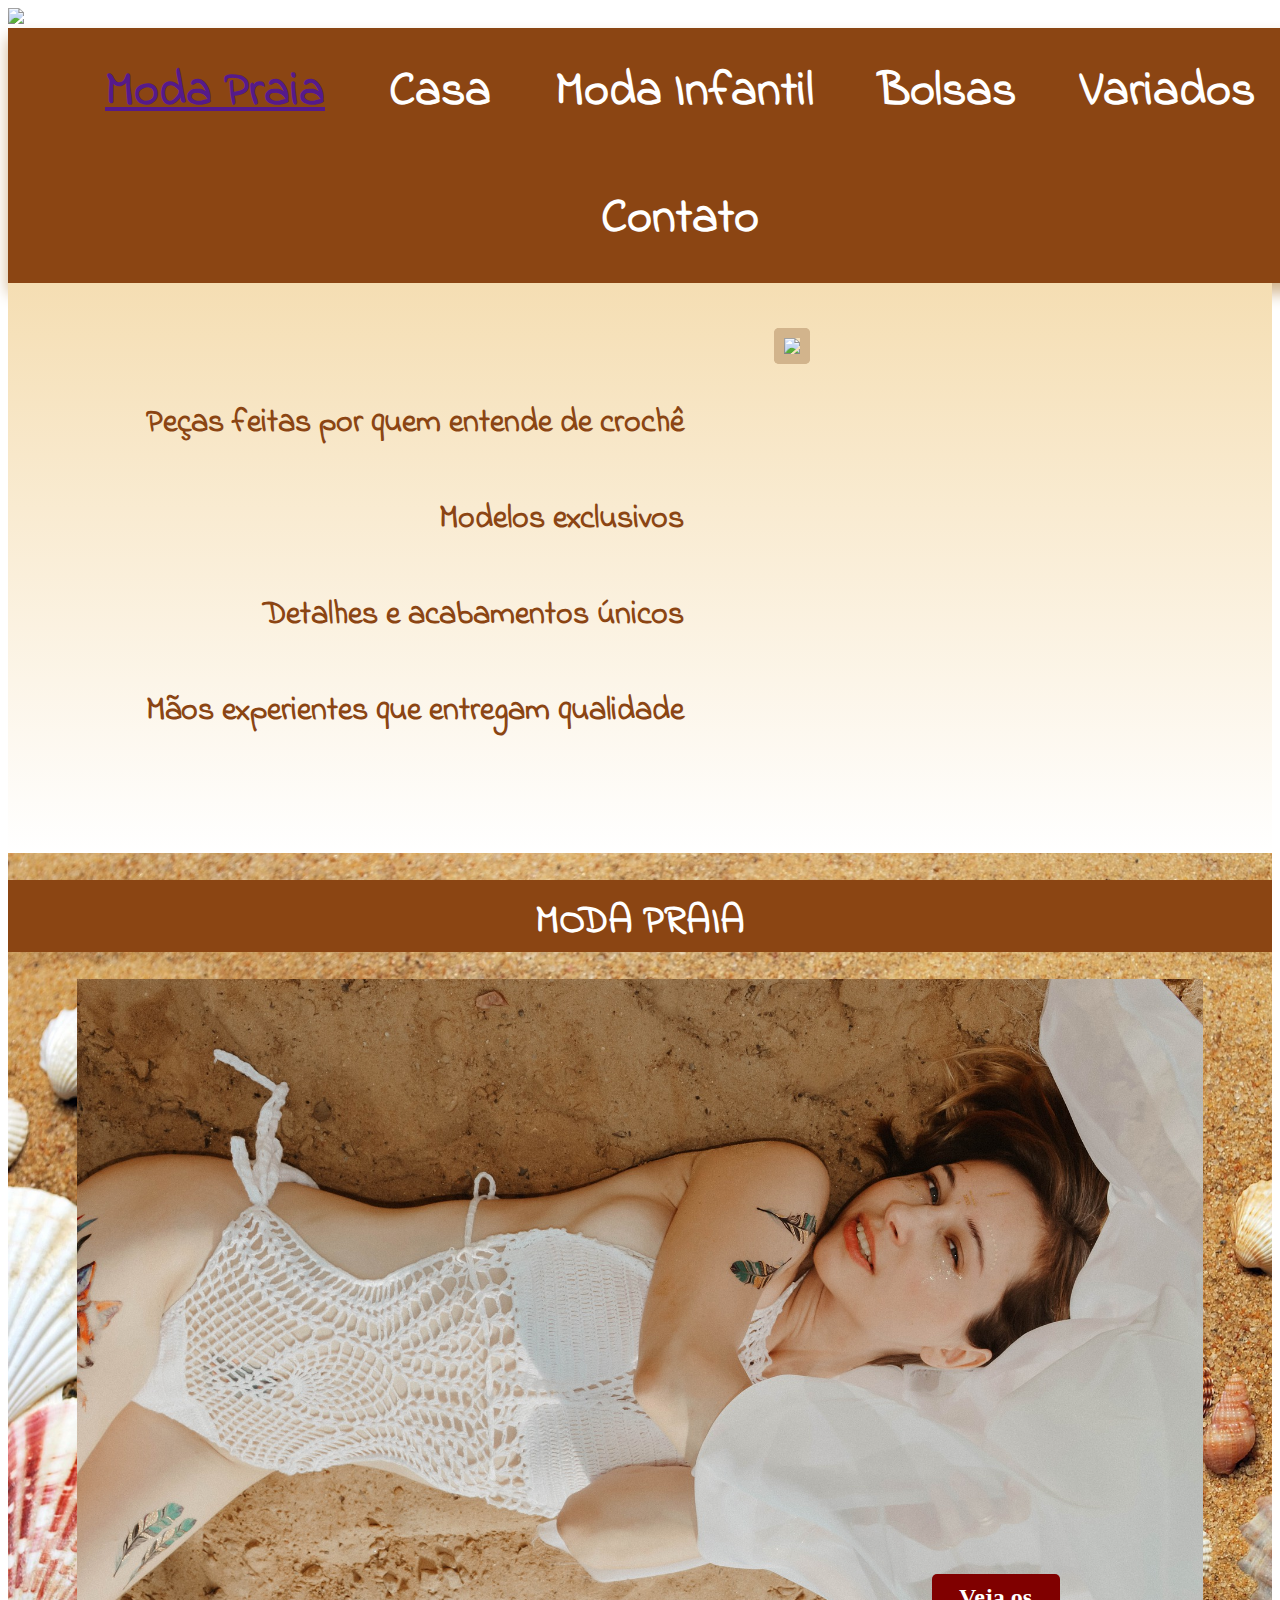
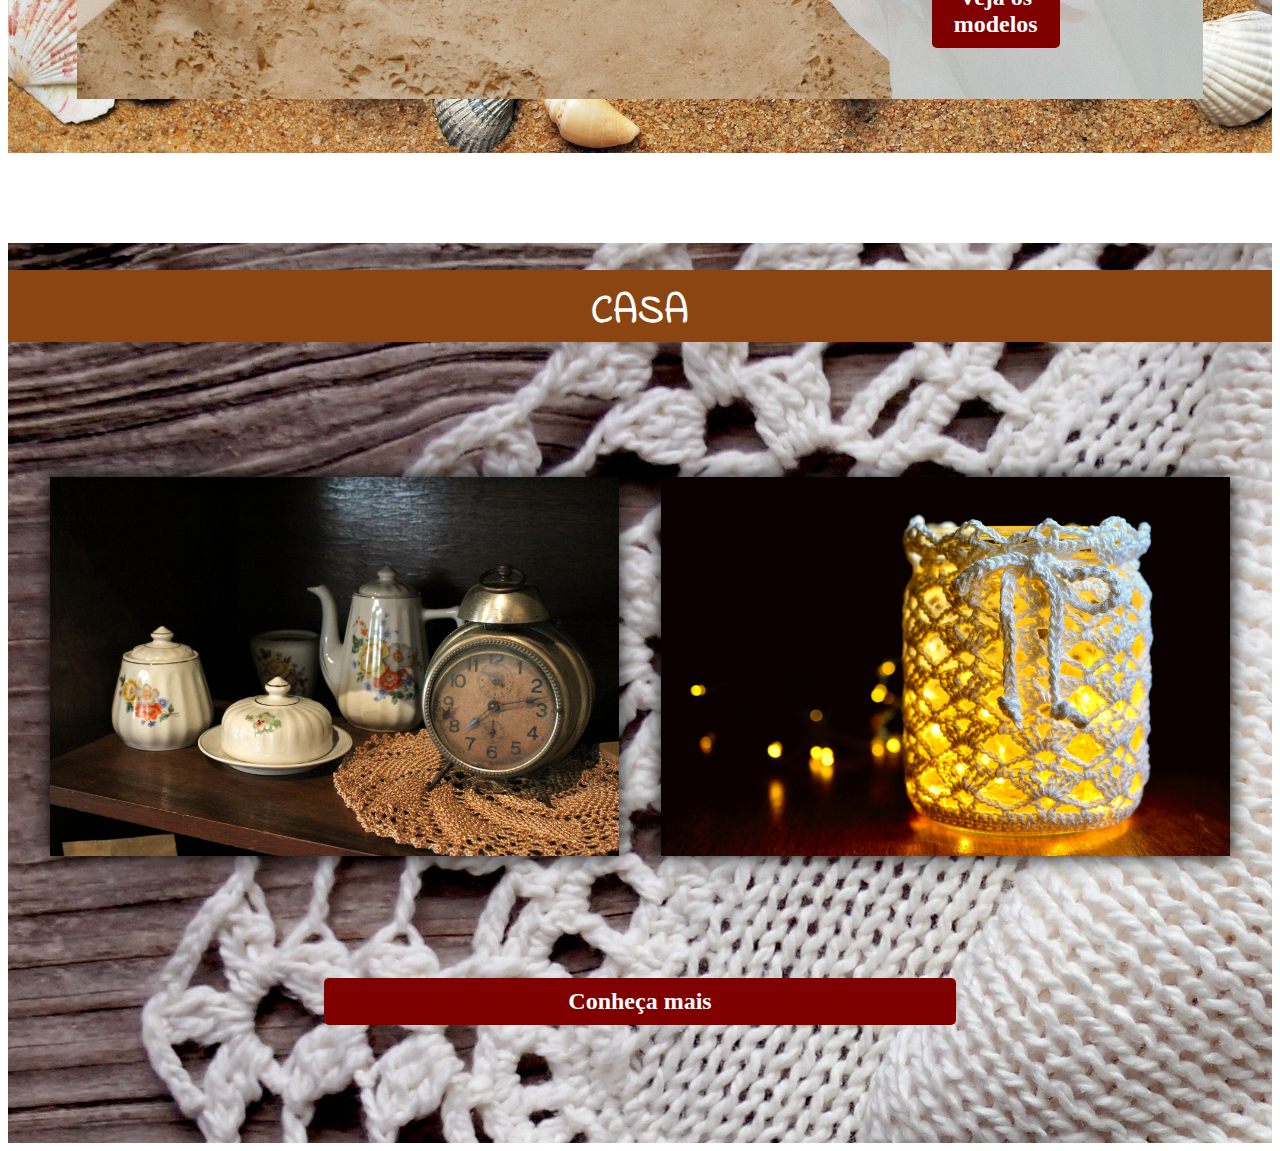
==== index.html @ d8ac69f8 "ultimas mudanças de 07-02-22: criado sessão casa" ====
<!DOCTYPE html>
<html lang="pt-br">
<head>
	<meta charset="UTF-8">
	<link rel="stylesheet" type="text/css" href="reset.css">
	<link rel="stylesheet" type="text/css" href="estilo.css">

	<title>Vepicrochês</title>
</head>

<body>

	 <!-- Cabeçalho -->
	<header>
		<hgroup>
			<img class="imagem-logo"  src="img/logo-sem-fundo.png">
			
			<nav>
				<ul class="menu">
					<li class="itens-menu">
						<h2><a href="" >Moda Praia</a></h2>
					</li>
					<li class="itens-menu">
						<h2><a>Casa</a></h2>
					</li>
					<li class="itens-menu">
						<h2><a>Moda Infantil</a></h2>
					</li>
					<li class="itens-menu">
						<h2><a>Bolsas</a></h2>
					</li>
					<li class="itens-menu">
						<h2><a>Variados</a></h2>
					</li>
					<li class="itens-menu">
						<h2><a>Contato</a></h2>
					</li>
				</ul>
			</nav>
		</hgroup>
		
		<main>
			<!-- Apresentação -->
			<section id="frase-efeito" >
					
					<div id="container1">
						<ul class="lista-frase">
							<li>
								<p>Peças feitas por quem entende de crochê</p>
							</li>
							<li>
								<p>Modelos exclusivos</p>
							</li>
							<li>
									<p>Detalhes e acabamentos únicos</p>
							</li>
							<li>
								<p>Mãos experientes que entregam qualidade</p>
							</li>
						</ul>
					</div>

					<div id="container2">
						<img class="fazendo-croche" src="img/fazendo-croche.jpg">
					</div>
				
			</section>

			<!-- Sessão Moda praia -->
			<section id="moda-praia" class="container-sessoes">
				<h1 id="titulo-sessao">MODA PRAIA</h1>
				<div id="botao-sobreimg">
					<div id="container-mulher">
						<img src="img/MaioBrancoM1.jpg" id="capa-mulher">	
					</div>
					<div class="botao-mais">
						<a>Veja os modelos</a>	
					</div>
				</div>
			</section>

			<!-- Sessão Casa -->
			<section id="casa">
				<h1 id="titulo-sessao">CASA</h1>
				<div class="imagens-casa">
					<div class="div-img-casa">
						<img class="img-casa" src="img/ToalhinhaPequenaRedondaMarronM1.jpg">	
					</div>

					<div class="div-img-casa">
						<img class="img-casa" src="img/PortaObjetosM2.jpg">
					</div>
				</div>
				<div class="botao-casa">
					<a>Conheça mais</a>
				</div>				
			</section>

			<!-- Sessão moda infantil -->
			<section id="moda-infantil">
				<div class="">
					
				</div>				
			</section>

			<!-- Sessão Bolsas -->
			<section id="bolsas">
				<div class="">
					
				</div>
			</section>

			<!-- Sessão variados -->
			<section id="variados">
				<div class="">
					
				</div>
			</section>

			<!-- Sessão Contato -->
			<section id="contato">
				<div class="">
					
				</div>
			</section>
		</main>

		<!-- Rodapé -->
		<footer id="ropade">
			<div class="">
					
			</div>
		</footer>
	</header>

</body>

</html>
---- estilo.css ----
@charset "UTF-8";
@import url('https://fonts.googleapis.com/css2?family=Oswald:wght@300&family=Supermercado+One&display=swap');
@import url('https://fonts.googleapis.com/css2?family=Indie+Flower&display=swap');
@font-face {
	font-family: Fonte-menu;
	src: url("fontes/Staatliches");
}

/*banner*/
hgroup {
	background: url(img/fundo-teste1.jpg);
	background-size: 100%;

}


.imagem-logo {
	height: 20vh;
}


/*Layout*/

.menu {
	margin:0 auto;
	color: white;
	text-align:center;
	height: 100%;
	box-shadow: 0px 10px 15px #D2B48C;
	background-color:#8B4513;
	width:100%;
	line-height: 3em;
	
}

.itens-menu {
	display: inline-block;
	padding: 0 30px;
	font-size: 2em	;
	transition: 0.5s;
	font-family: 'Indie Flower', cursive;
	font-weight: bold;

}

.itens-menu:hover {
	background: #800000;
}


.lista-frase {
	display: inline-block;
	list-style-type: none;
	font-size: 2em;

}


.lista-frase li{
	color: #8B4513;
	line-height: 1em;
	font-family: 'Indie Flower', cursive;
	font-weight: bolder;
	
}

/*container pai das divs de todas as sessoes*/

.container-sessoes{
	display: flex;
	flex-direction: row;
	justify-content: center;
	flex-flow: row wrap;
	justify-content: space-evenly;
	align-items: center;
	/*border: 3px solid red;*/
	height: 100vh;
	/*background-color:silver;*/
}


/*Apresentação*/



#frase-efeito {
	background: linear-gradient(to bottom, #F5DEB3	, white);
	display: flex;
	flex-direction: row;
	justify-content: center;
	flex-flow: row wrap;
	/*border: 3px solid red;*/
}	

.lista-frase p {
	line-height: 2em;
}


#container1{
	text-align: right;
	margin: 5vh;
}


#container2 {
	margin: 5vh;
	max-width: 500px;
	min-width: 400px;

}

.fazendo-croche {
	max-width: 100%;
	border: 10px dashed #D2B48C;
	border-radius: 5px
	
}

#titulo-sessao {
	background: #8B4513;
	color: white;
    display: block;
    width: 100%;
    text-align: center;
    font-size: 2.5em;
    font-weight: bold;
    font-family: 'Indie Flower', cursive;
    padding-top: 1%;
}

#moda-praia {
	background:url("img/background-moda-praia.jpg");
	background-size: cover;

}

#botao-sobreimg{
	height: 100%;
}

#container-mulher{
	height:80%;
	position:relative;
	
}

#capa-mulher{
	height:100%;

}

#capa-mulher:hover {
	box-shadow: 0px 0px 20px black;
	transform: scale3d(1.01, 1.01, 1.01);
	transition:0.5s;

}


.botao-mais:hover{
	
	box-shadow: 0px 0px 20px silver;
	transition:0.1s;
	transform:scale(1.3);

}



.botao-mais {
	border-radius: 5px;
	box-sizing: border-box;
	margin: 10px;
	position:relative;
	bottom:15%;
	left:75%;
	width:10vw;
	padding:10px;
	text-align: center;
	font-weight: bold;
	font-size: 1.5em;
	color: white;
	background-color:#800000;
	
}


/*SESSÃO CASA*/

#casa{
	margin-top: 10vh;
	background: url(img/ToallaGrandeQuadradaBrancaM1.jpg);
	display: flex;
	flex-direction: row;
	justify-content: center;
	flex-flow: row wrap;
	justify-content: space-evenly;
	align-items: flex-start;
	height:  100vh;
}

.imagens-casa {
	display:  flex;
	justify-content: space-evenly;

}

.div-img-casa {
	width: 45%;
}
.img-casa {
	width: 100%;
	box-shadow: 0px 0px 20px black;
}

.botao-casa {
	width: 50%;
	text-align: center;
	border-radius: 5px;
	box-sizing: border-box;
	margin: 10px;
	padding:10px;
	font-weight: bold;
	font-size: 1.5em;
	color: white;
	background-color:#800000;
}

.botao-casa:hover {
	box-shadow: 0px 0px 10px black;
	transition:0.1s;
	transform:scale(1.2);
}

.img-casa:hover {
	transition:0.1s;
	transform:scale(1.1);
}
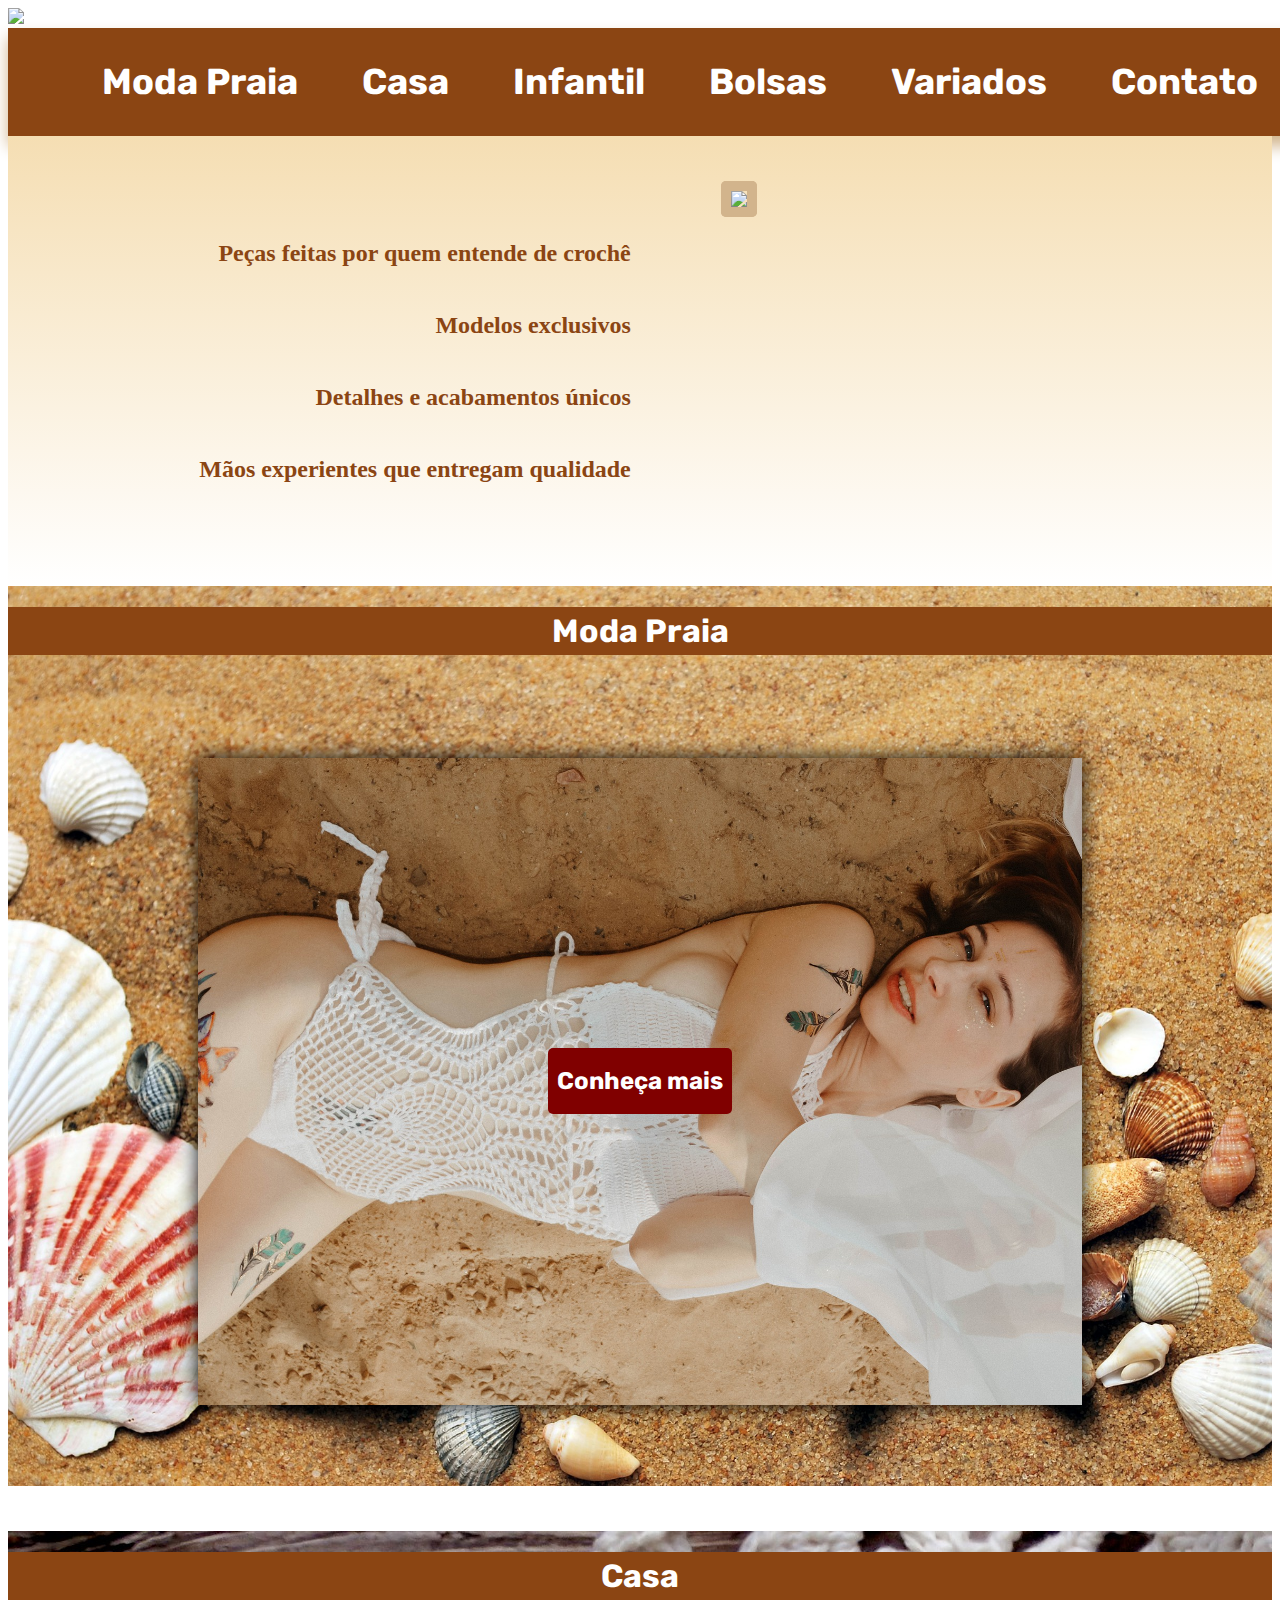
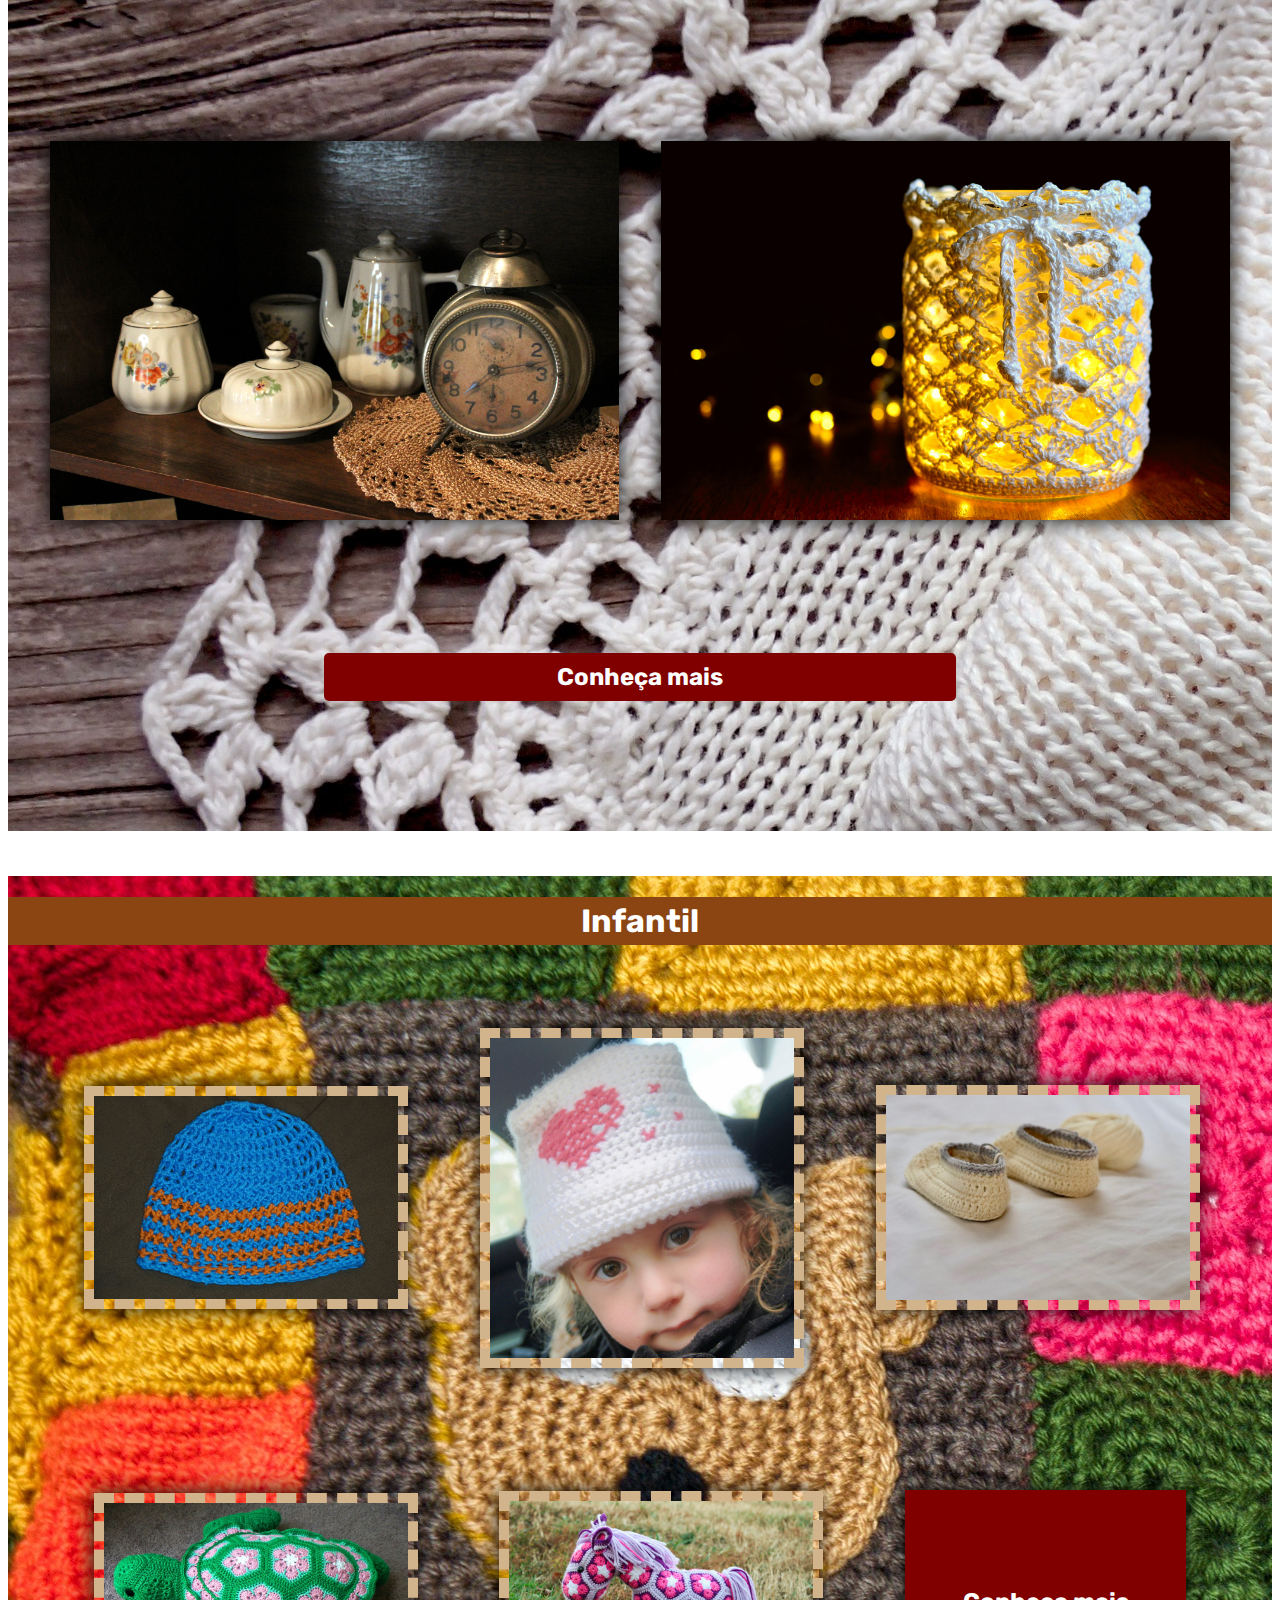
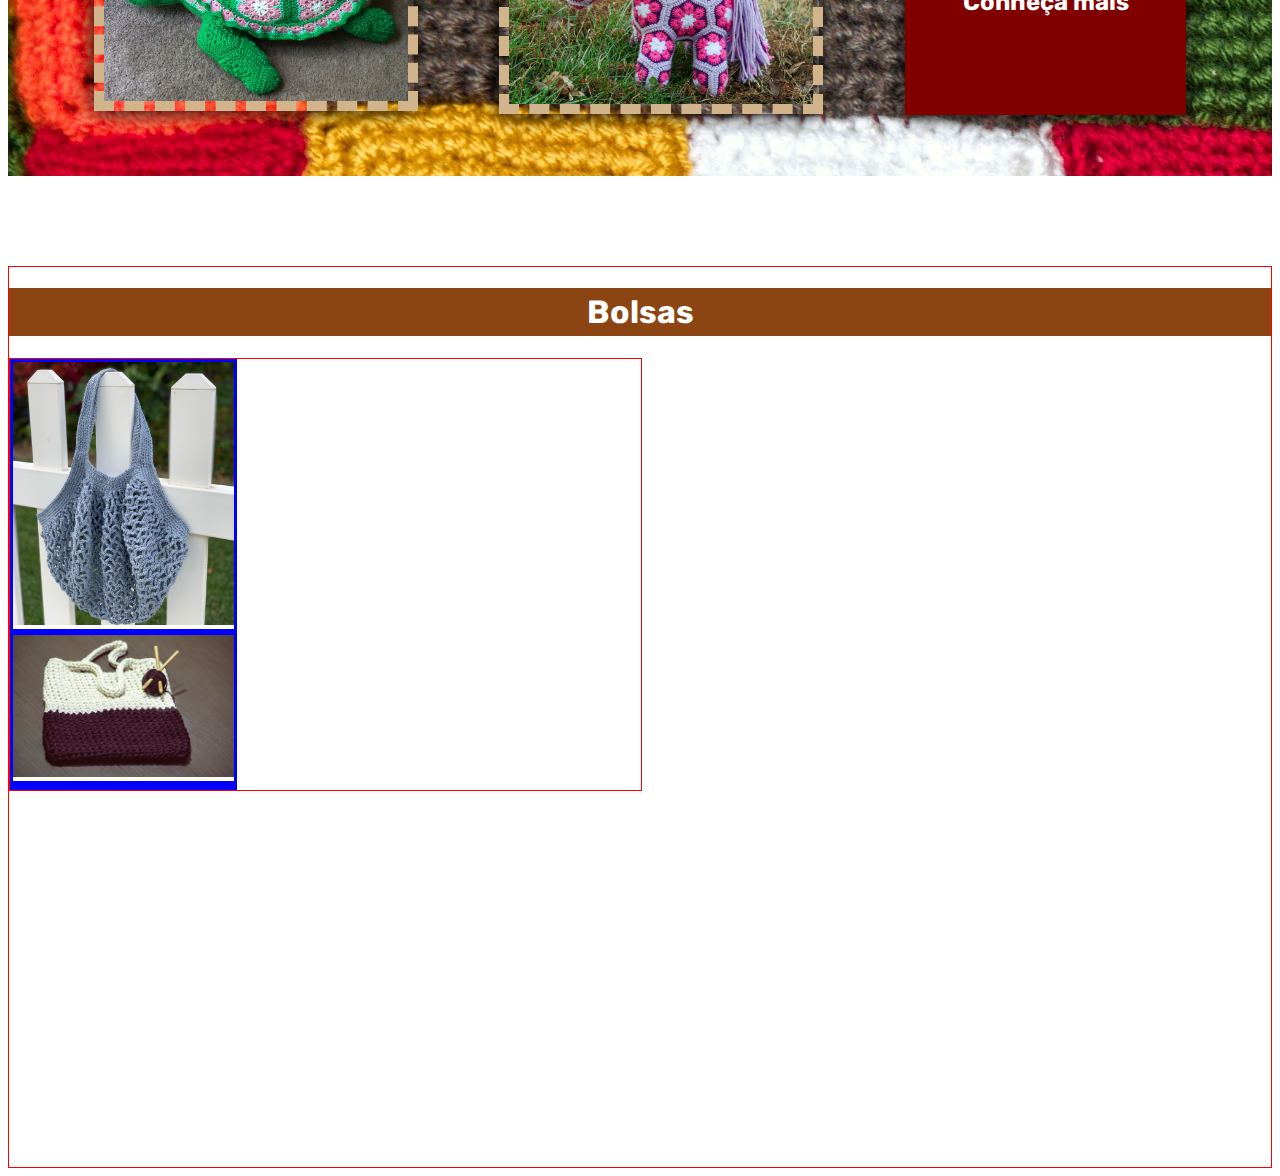
==== commit 51b2acc2: "Add files via upload" ====
--- a/index.html
+++ b/index.html
@@ -18,16 +18,16 @@
 			<nav>
 				<ul class="menu">
 					<li class="itens-menu">
-						<h2><a href="" >Moda Praia</a></h2>
+						<h2><a href="#moda-praia" >Moda Praia</a></h2>
 					</li>
 					<li class="itens-menu">
-						<h2><a>Casa</a></h2>
+						<h2><a href="#casa">Casa</a></h2>
 					</li>
 					<li class="itens-menu">
-						<h2><a>Moda Infantil</a></h2>
+						<h2><a href="#moda-infantil">Infantil</a></h2>
 					</li>
 					<li class="itens-menu">
-						<h2><a>Bolsas</a></h2>
+						<h2><a hre="#section-bolsas">Bolsas</a></h2>
 					</li>
 					<li class="itens-menu">
 						<h2><a>Variados</a></h2>
@@ -67,21 +67,18 @@
 			</section>
 
 			<!-- Sessão Moda praia -->
-			<section id="moda-praia" class="container-sessoes">
-				<h1 id="titulo-sessao">MODA PRAIA</h1>
-				<div id="botao-sobreimg">
-					<div id="container-mulher">
-						<img src="img/MaioBrancoM1.jpg" id="capa-mulher">	
-					</div>
-					<div class="botao-mais">
-						<a>Veja os modelos</a>	
-					</div>
+			<section id="moda-praia" >
+				<h1 id="titulo-sessao">Moda Praia</h1>
+				<div id="container-moda-praia">
+					<div id="botao-mulher">
+						<a>Conheça mais</a>
+					</div>	
 				</div>
 			</section>
 
 			<!-- Sessão Casa -->
 			<section id="casa">
-				<h1 id="titulo-sessao">CASA</h1>
+				<h1 id="titulo-sessao">Casa</h1>
 				<div class="imagens-casa">
 					<div class="div-img-casa">
 						<img class="img-casa" src="img/ToalhinhaPequenaRedondaMarronM1.jpg">	
@@ -98,15 +95,48 @@
 
 			<!-- Sessão moda infantil -->
 			<section id="moda-infantil">
-				<div class="">
+				<h1 id="titulo-sessao">Infantil</h1>
+				<div class="imagens-infantil">
+
+					<div class="imagem-infantil">
+						<img src="img/GorroAzul.jpg">
+					</div>
+					<div class="imagem-infantil">
+						<img src="img/GorroBrancoInfantil.jpg">
+					</div>
+					<div class="imagem-infantil">
+						<img src="img/sapatinho.jpg">
+					</div>
 					
+					<div class="imagem-infantil">
+						<img src="img/BonecoM3.jpg">
+					</div>
+					<div class="imagem-infantil">
+						<img src="img/BonecoM5.jpg">
+					</div>
+					<div class="botao-infantil">
+						<a>Conheça mais</a>
+					</div>
+				
 				</div>				
 			</section>
 
 			<!-- Sessão Bolsas -->
-			<section id="bolsas">
-				<div class="">
+			<section id="section-bolsas">
+				<h1 id="titulo-sessao">Bolsas</h1>
+				<div class="bolsas-lateral">
+					<div class="container-imagem-bolsa">
+						<img src="img/BolsaAzul.jpg">
+					</div>
+					<div class="container-imagem-bolsa">
+						<img src="img/BolsaBrancaVinho.jpg">
+					</div>
+					<div class="container-imagem-bolsa">
+						
+					</div>	
 					
+				</div>
+				<div class="container-botao-bolsas">
 				</div>
 			</section>
 
--- a/estilo.css
+++ b/estilo.css
@@ -1,10 +1,5 @@
 @charset "UTF-8";
-@import url('https://fonts.googleapis.com/css2?family=Oswald:wght@300&family=Supermercado+One&display=swap');
-@import url('https://fonts.googleapis.com/css2?family=Indie+Flower&display=swap');
-@font-face {
-	font-family: Fonte-menu;
-	src: url("fontes/Staatliches");
-}
+@import url('https://fonts.googleapis.com/css2?family=Rubik:wght@300&display=swap');
 
 /*banner*/
 hgroup {
@@ -36,12 +31,19 @@
 .itens-menu {
 	display: inline-block;
 	padding: 0 30px;
-	font-size: 2em	;
+	font-size: 1.5em;
 	transition: 0.5s;
-	font-family: 'Indie Flower', cursive;
+	font-family: 'Rubik', sans-serif;
 	font-weight: bold;
 
 }
+
+h2 a {
+	text-decoration: none;
+	color: inherit;
+}
+
+
 
 .itens-menu:hover {
 	background: #800000;
@@ -49,9 +51,10 @@
 
 
 .lista-frase {
+	font-size: 1.5em;
 	display: inline-block;
 	list-style-type: none;
-	font-size: 2em;
+	font-family: 'Rubik', sans-serif;
 
 }
 
@@ -66,6 +69,7 @@
 
 /*container pai das divs de todas as sessoes*/
 
+
 .container-sessoes{
 	display: flex;
 	flex-direction: row;
@@ -77,7 +81,6 @@
 	height: 100vh;
 	/*background-color:silver;*/
 }
-
 
 /*Apresentação*/
 
@@ -123,73 +126,61 @@
     display: block;
     width: 100%;
     text-align: center;
-    font-size: 2.5em;
     font-weight: bold;
-    font-family: 'Indie Flower', cursive;
-    padding-top: 1%;
-}
+    font-family: 'Rubik',sans-serif;
+    line-height: 1.5em;
+    font-size: 2em;
+
+}
+/*MODA PRAIA*/
 
 #moda-praia {
+	height: 100vh;
 	background:url("img/background-moda-praia.jpg");
 	background-size: cover;
-
-}
-
-#botao-sobreimg{
+	display: flex;
+	flex-direction: column;
+}
+
+#container-moda-praia {
 	height: 100%;
-}
-
-#container-mulher{
-	height:80%;
-	position:relative;
-	
-}
-
-#capa-mulher{
-	height:100%;
-
-}
-
-#capa-mulher:hover {
+	display: flex;
+	justify-content: space-evenly;
+	align-items: center;
+}
+
+#botao-mulher {
+	display:  flex;
+	justify-content: center;
+	align-items: center;
+	height: 80%;
+	width: 70%;
+	background: url("img/MaioBrancoM1.jpg");
+	background-size: cover; /*lembrar de colocar pra ser rotacionado quando mudar pra mobile portrait*/
 	box-shadow: 0px 0px 20px black;
-	transform: scale3d(1.01, 1.01, 1.01);
-	transition:0.5s;
-
-}
-
-
-.botao-mais:hover{
-	
-	box-shadow: 0px 0px 20px silver;
+}
+
+#botao-mulher:hover, #botao-mulher a:hover {
 	transition:0.1s;
-	transform:scale(1.3);
-
-}
-
-
-
-.botao-mais {
+	transform:scale(1.1);
+}
+
+#botao-mulher a{
+	font-weight: bold;
+	font-size: 1.5em;
+	color: white;
+	background-color:#800000;
+	font-family: 'Rubik',sans-serif;
+	line-height: 2em;
+	padding: 1%;
 	border-radius: 5px;
-	box-sizing: border-box;
-	margin: 10px;
-	position:relative;
-	bottom:15%;
-	left:75%;
-	width:10vw;
-	padding:10px;
-	text-align: center;
-	font-weight: bold;
-	font-size: 1.5em;
-	color: white;
-	background-color:#800000;
-	
 }
 
 
 /*SESSÃO CASA*/
 
 #casa{
-	margin-top: 10vh;
+	margin-top: 5vh;
 	background: url(img/ToallaGrandeQuadradaBrancaM1.jpg);
 	display: flex;
 	flex-direction: row;
@@ -225,6 +216,7 @@
 	font-size: 1.5em;
 	color: white;
 	background-color:#800000;
+	font-family: 'Rubik',sans-serif;
 }
 
 .botao-casa:hover {
@@ -237,3 +229,89 @@
 	transition:0.1s;
 	transform:scale(1.1);
 }
+
+
+/*MODA INFANTIL*/
+
+#moda-infantil{
+	background: url(img/ColchaCamaSolteiroInfantil.jpg);
+	display: flex;
+	flex-direction: column;
+	align-items: flex-start;
+	margin-top: 5vh;
+	height: 100vh;
+	
+}
+
+.imagens-infantil {
+	display: flex;
+	flex-direction: row;
+	align-items: center;
+	flex-wrap: wrap;
+	justify-content: space-evenly;
+	height: 100%;
+
+}
+
+.imagem-infantil {
+	display: flex;
+	justify-content: space-around;
+	align-items: center;
+	box-shadow: 0px 0px 20px black;
+	width: 25vw;
+	
+	
+}
+
+.imagem-infantil img {
+	border: 10px dashed #D2B48C;
+	width: 95%;
+
+}
+
+.botao-infantil{
+	display: flex;
+	color: white;
+	font-size: 1.5em;
+	box-shadow: 0px 0px 20px black;
+	height: 25vh;
+	width: 22vw;
+	justify-content: center;
+	align-items: center;
+	background-color:#800000;
+	font-weight: bold;
+	font-family: 'Rubik',sans-serif;
+}
+
+.botao-infantil a {
+
+}
+
+.imagem-infantil img:hover, .botao-infantil:hover {
+	transition:0.1s;
+	transform:scale(1.1);
+}
+
+/*BOLSAS*/
+
+#section-bolsas {
+	display: flex;
+	flex-direction: column;
+	margin-top: 10vh;
+	height: 100vh;
+	border: 1px solid red;
+}
+.bolsas-lateral {
+	display: flex;
+	flex-direction:  column;
+	width: 50%;
+	border:  1px solid red;
+}
+.container-imagem-bolsa {
+	width: 35%;
+	border: 3px solid blue;
+}
+
+.container-imagem-bolsa img {
+	width: 100%;
+}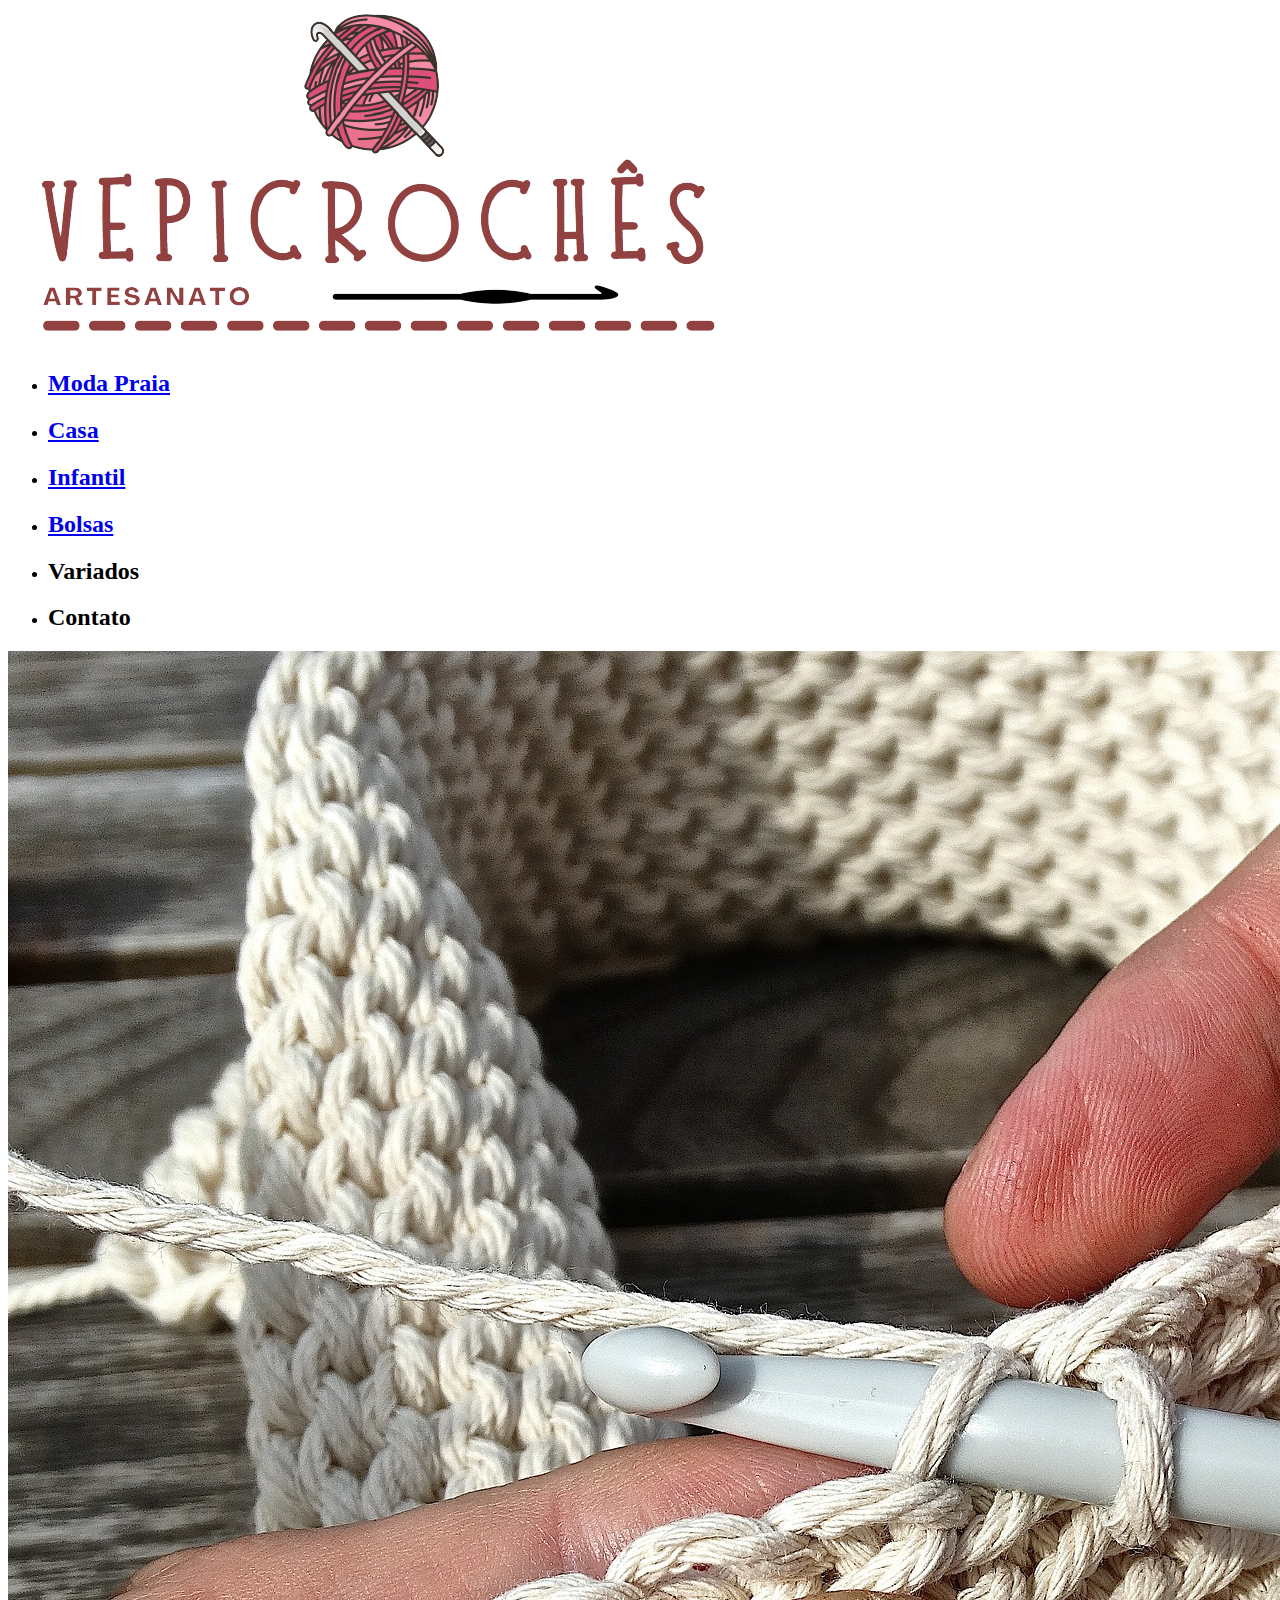
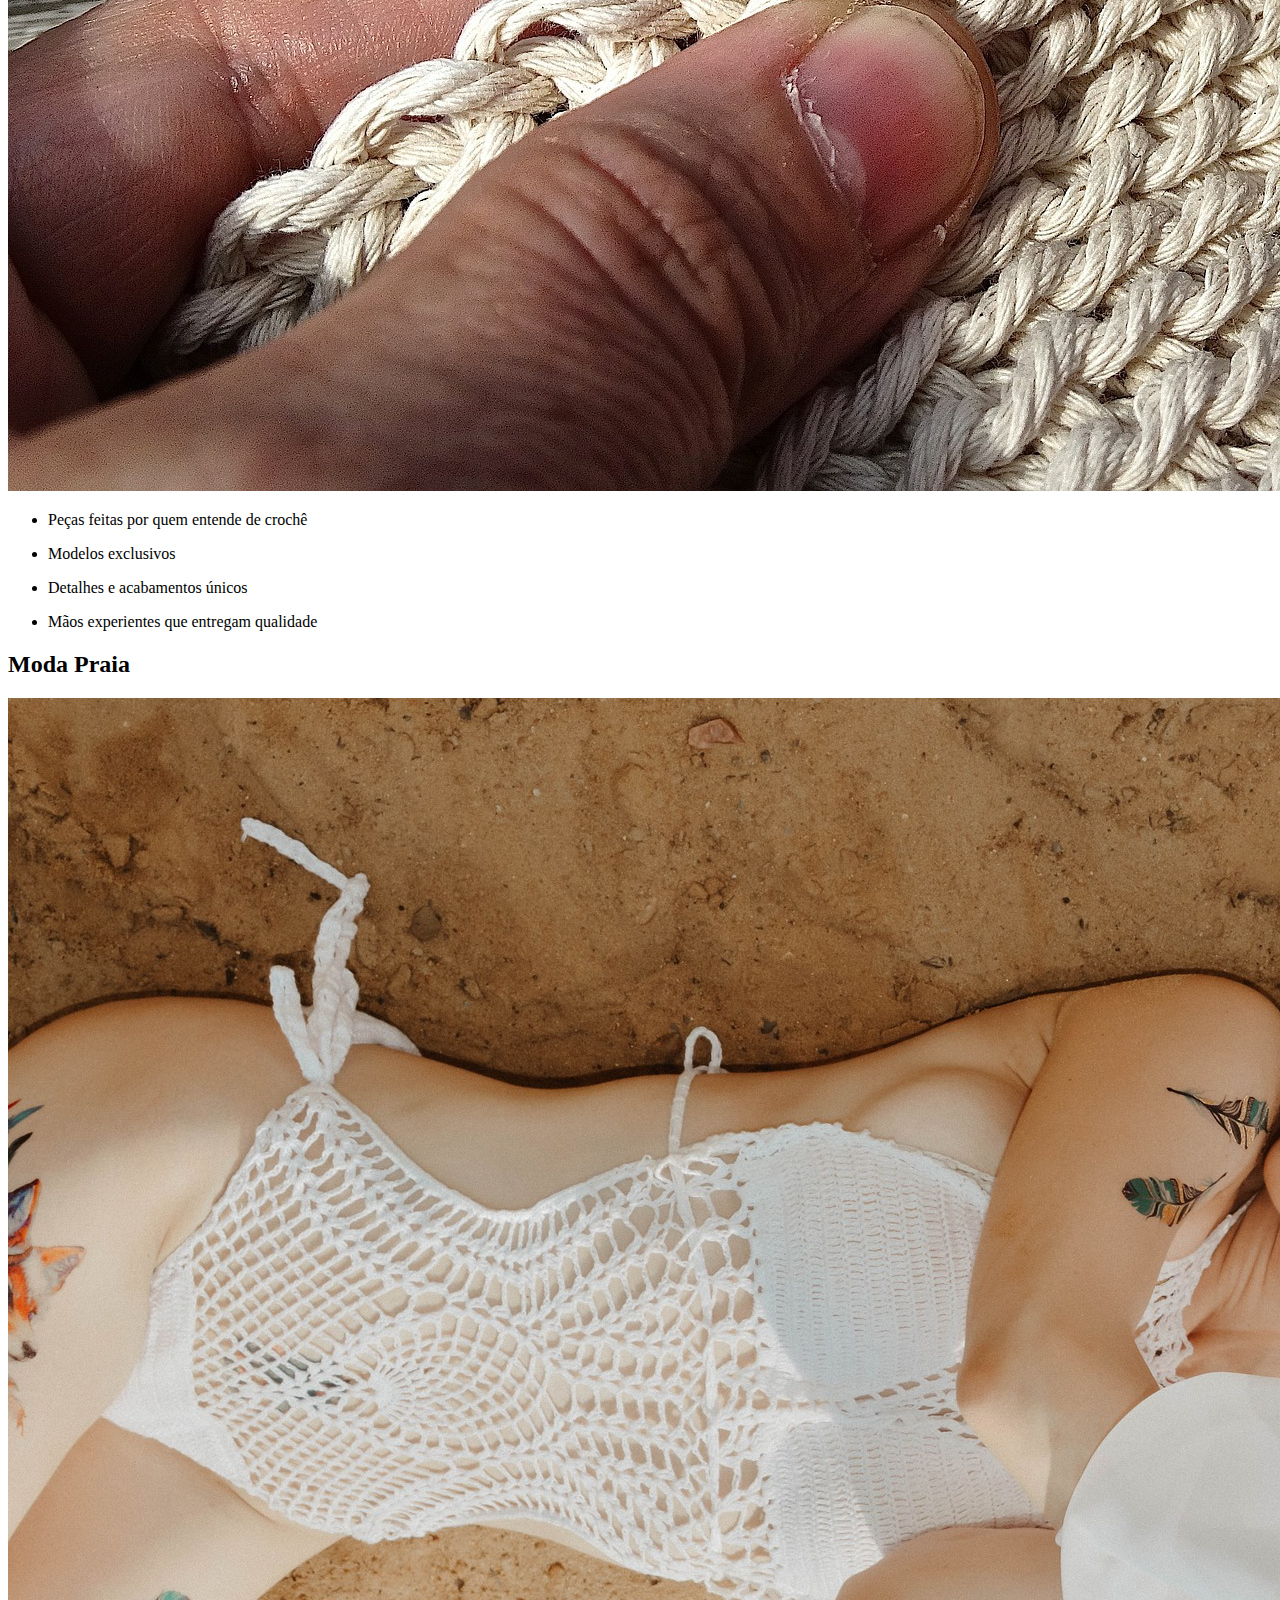
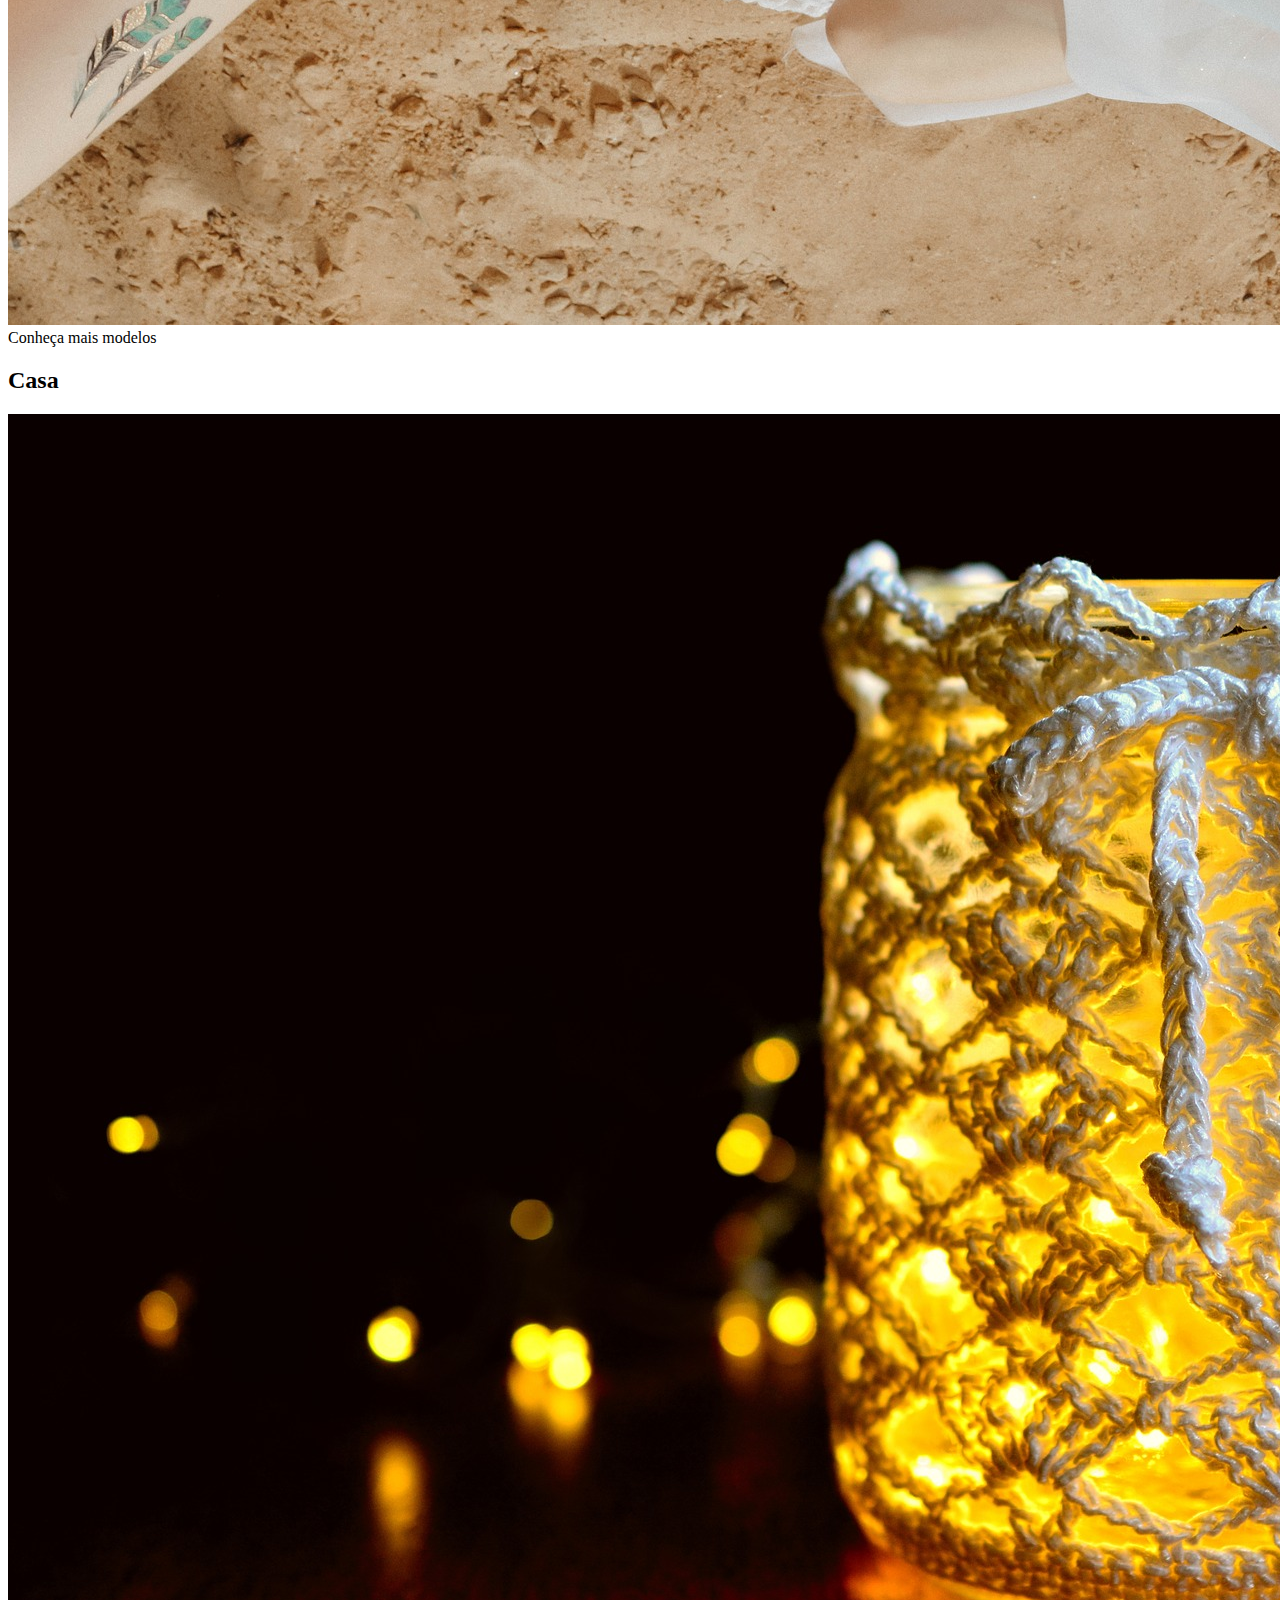
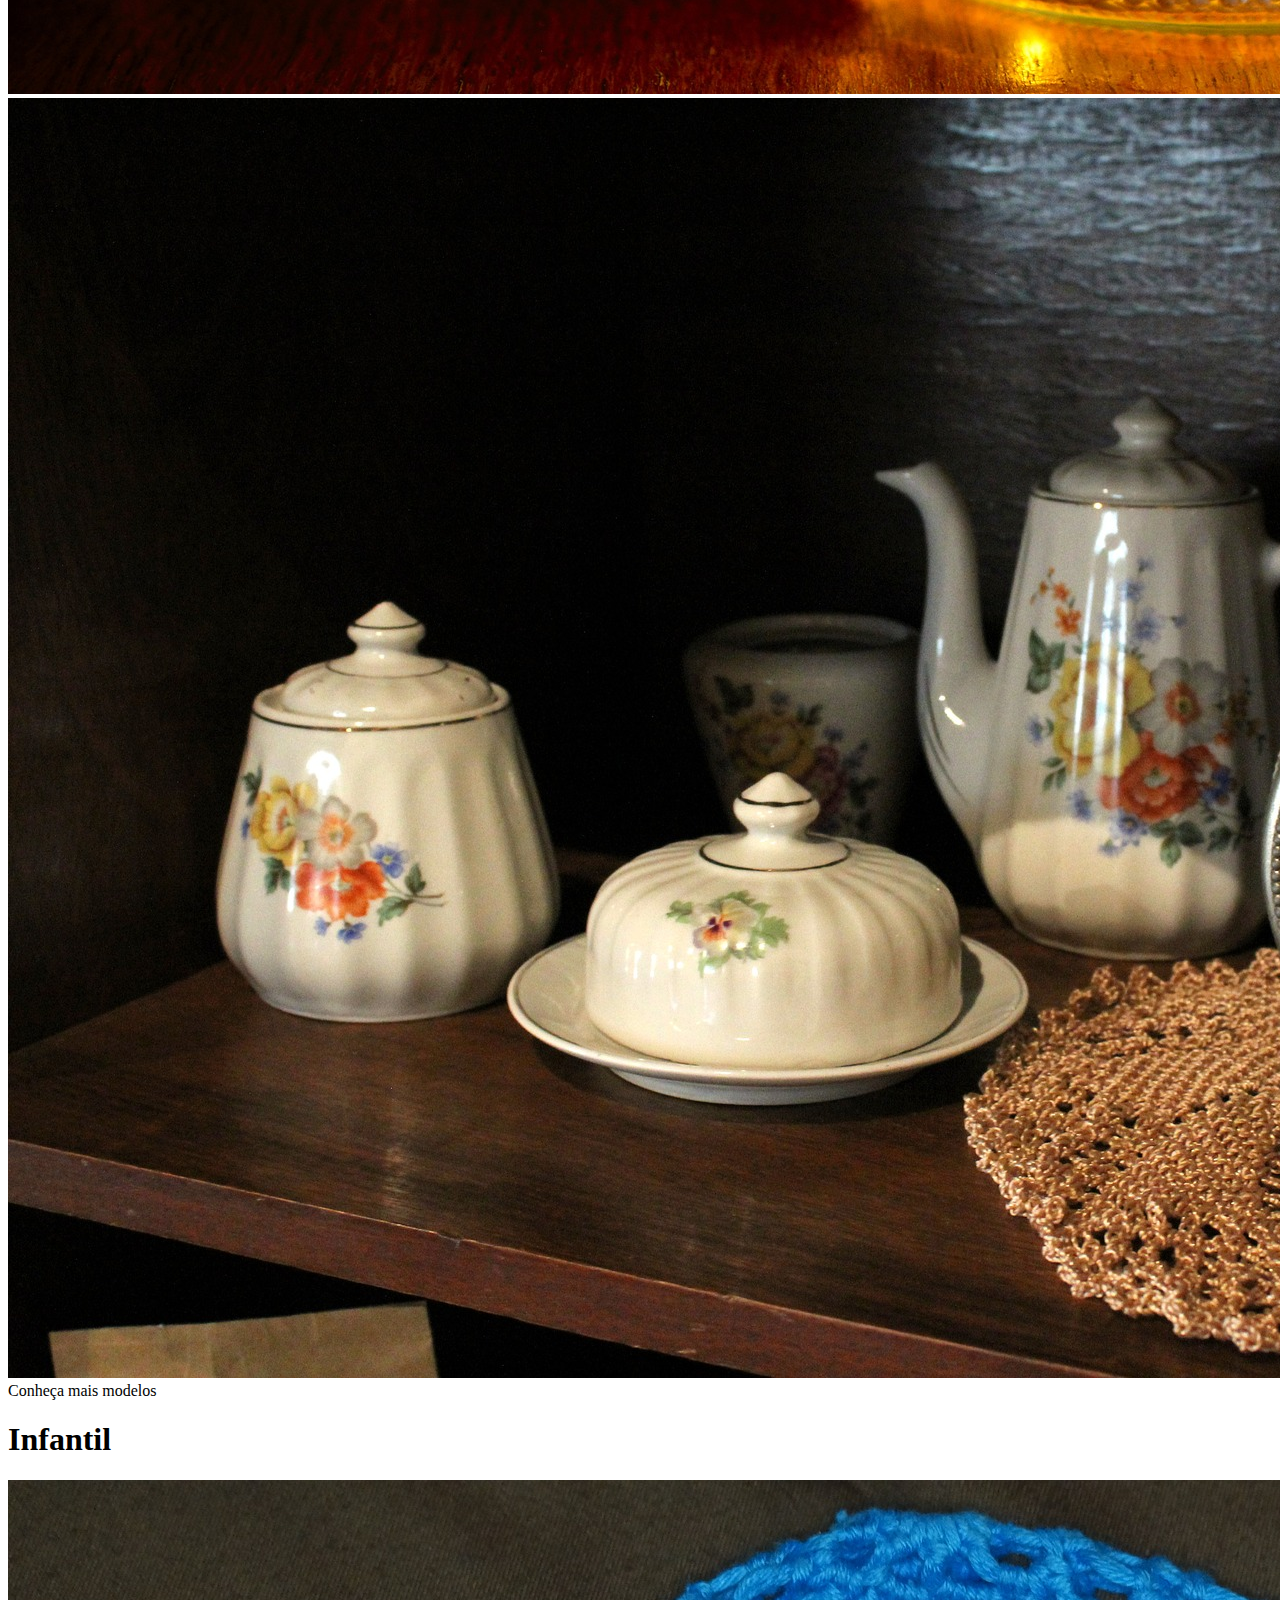
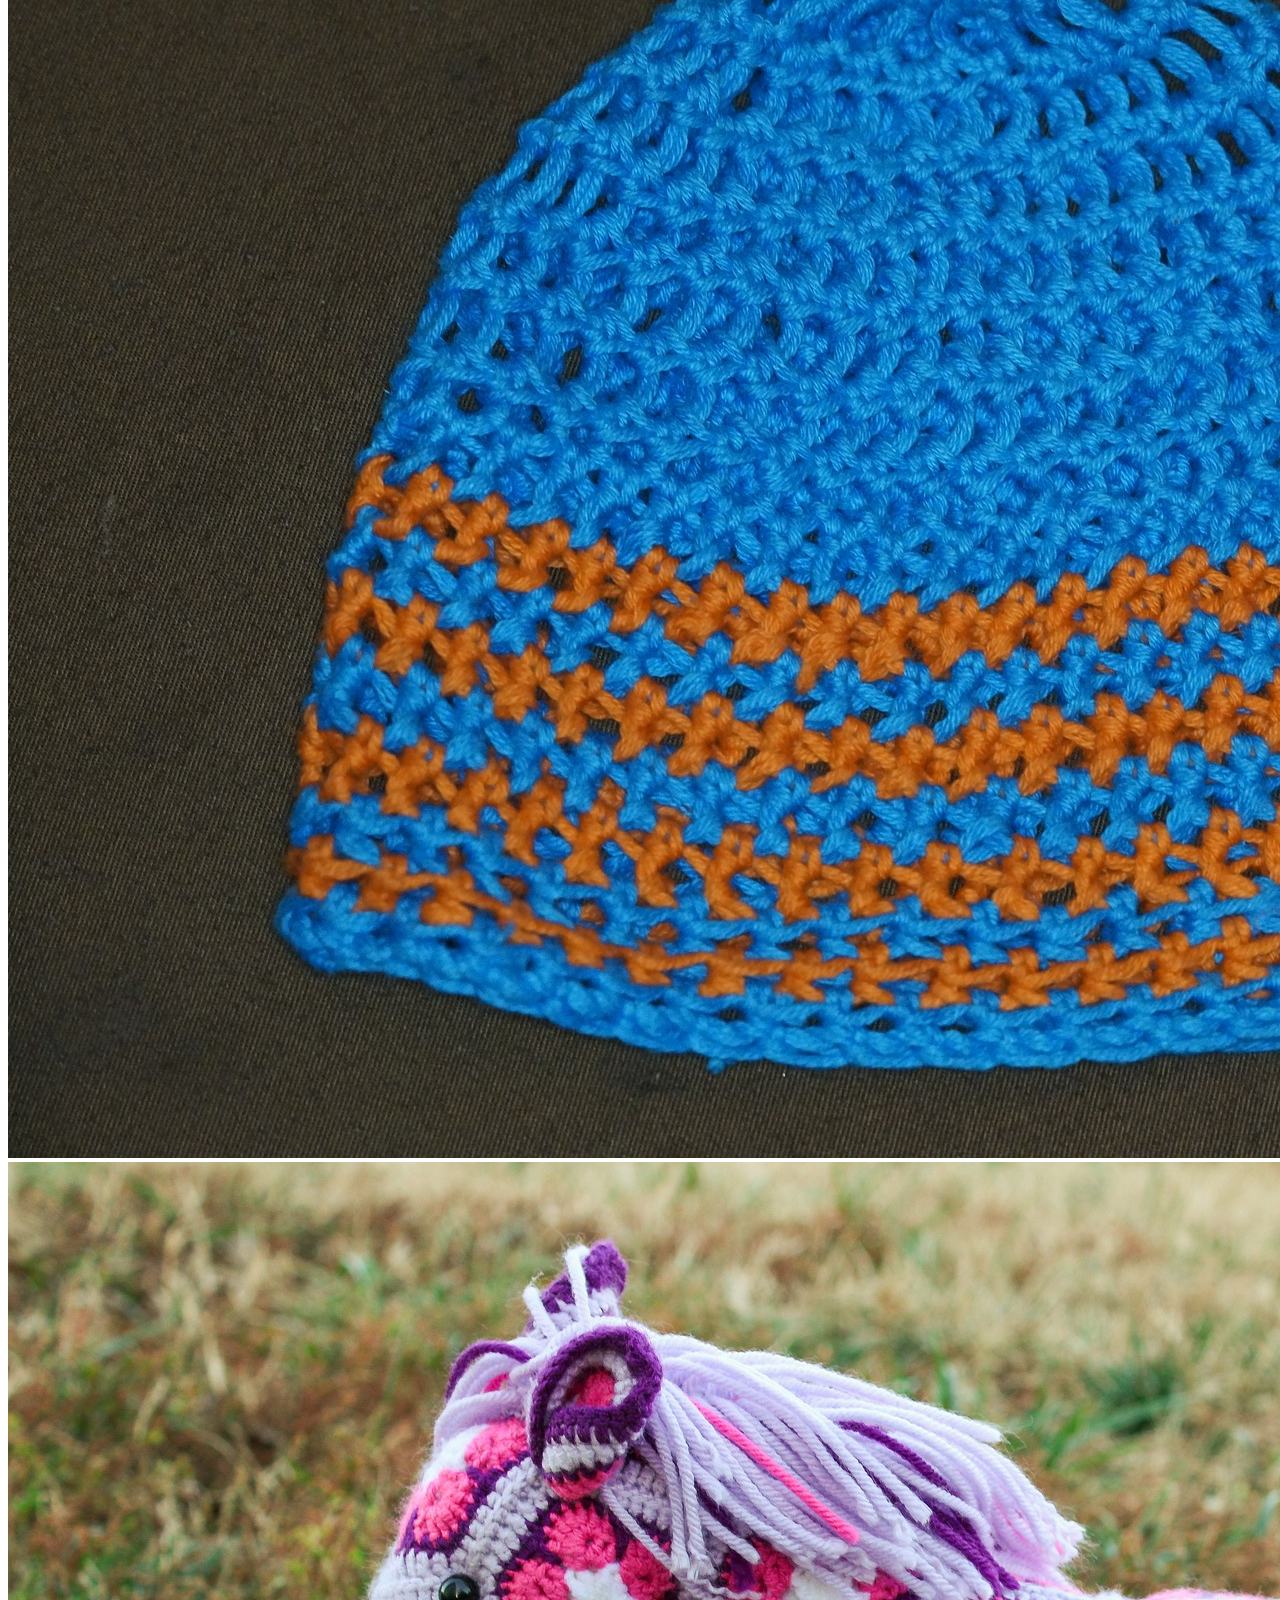
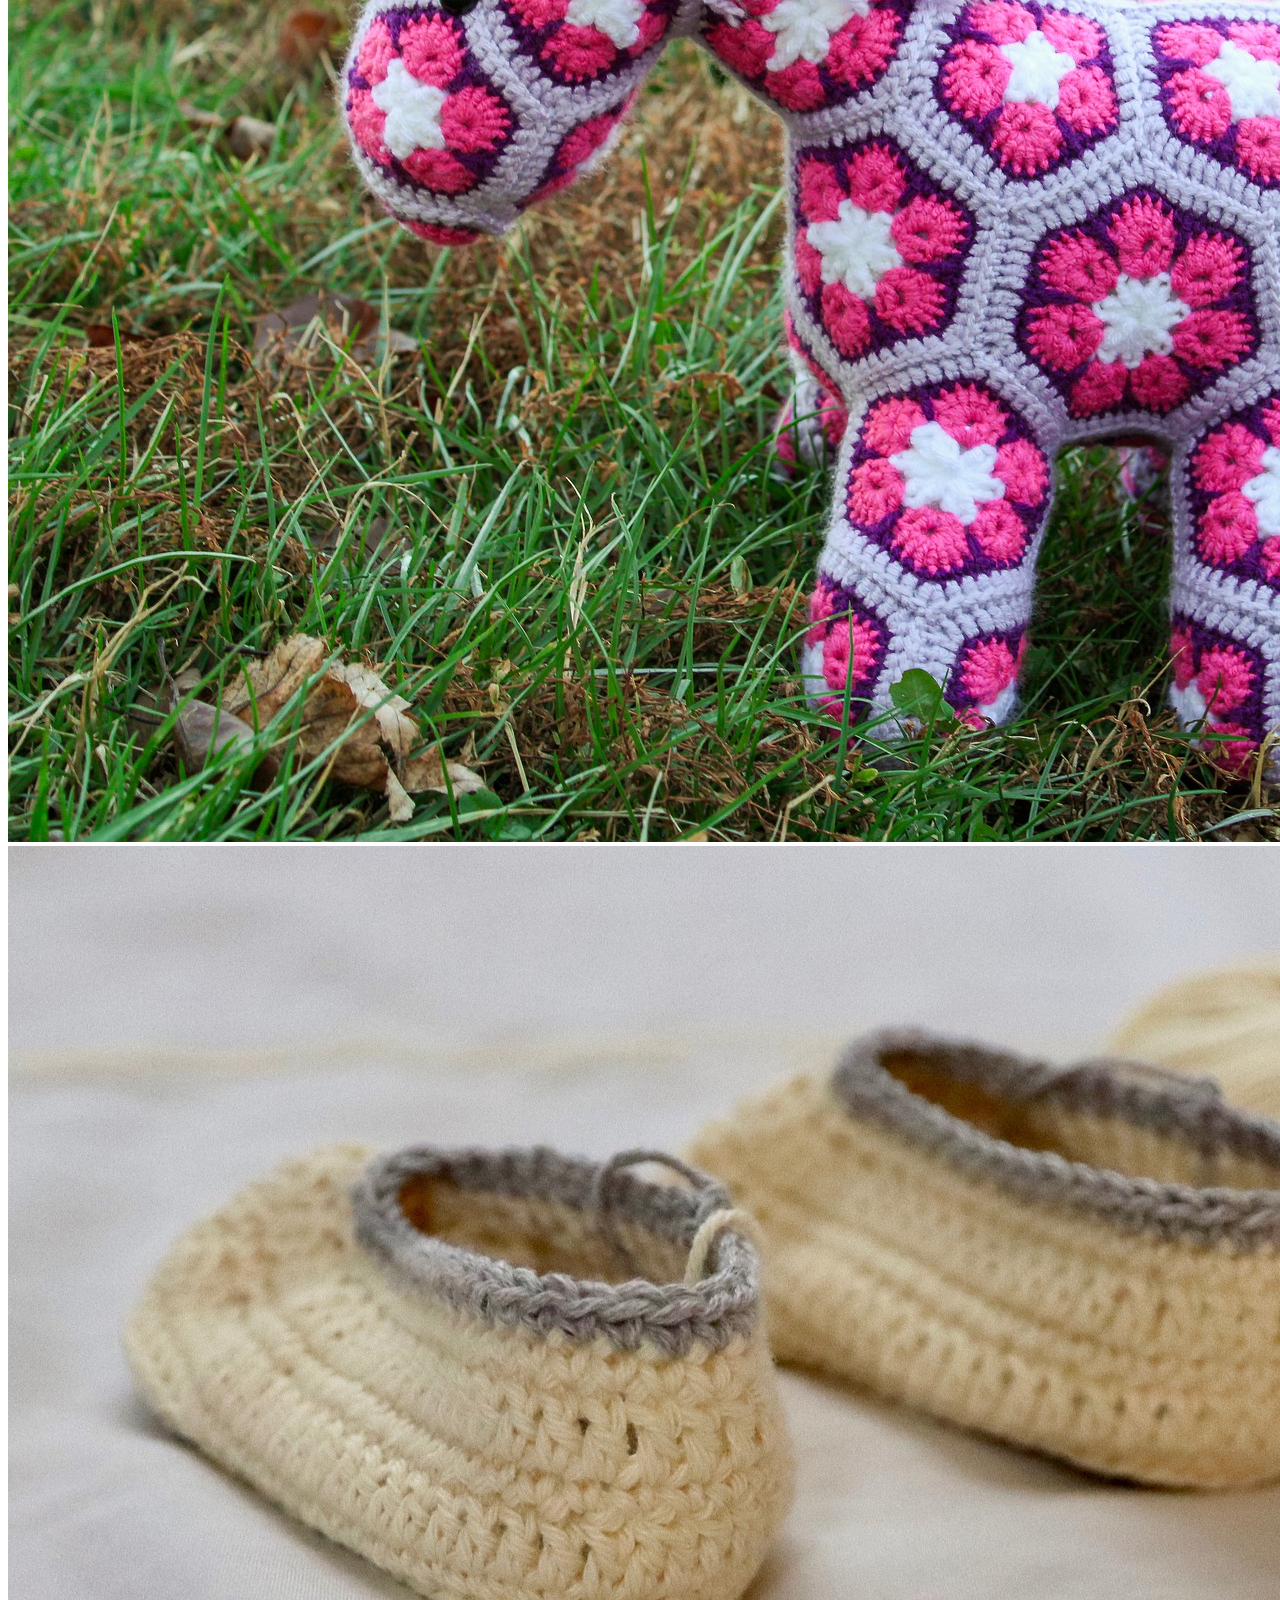
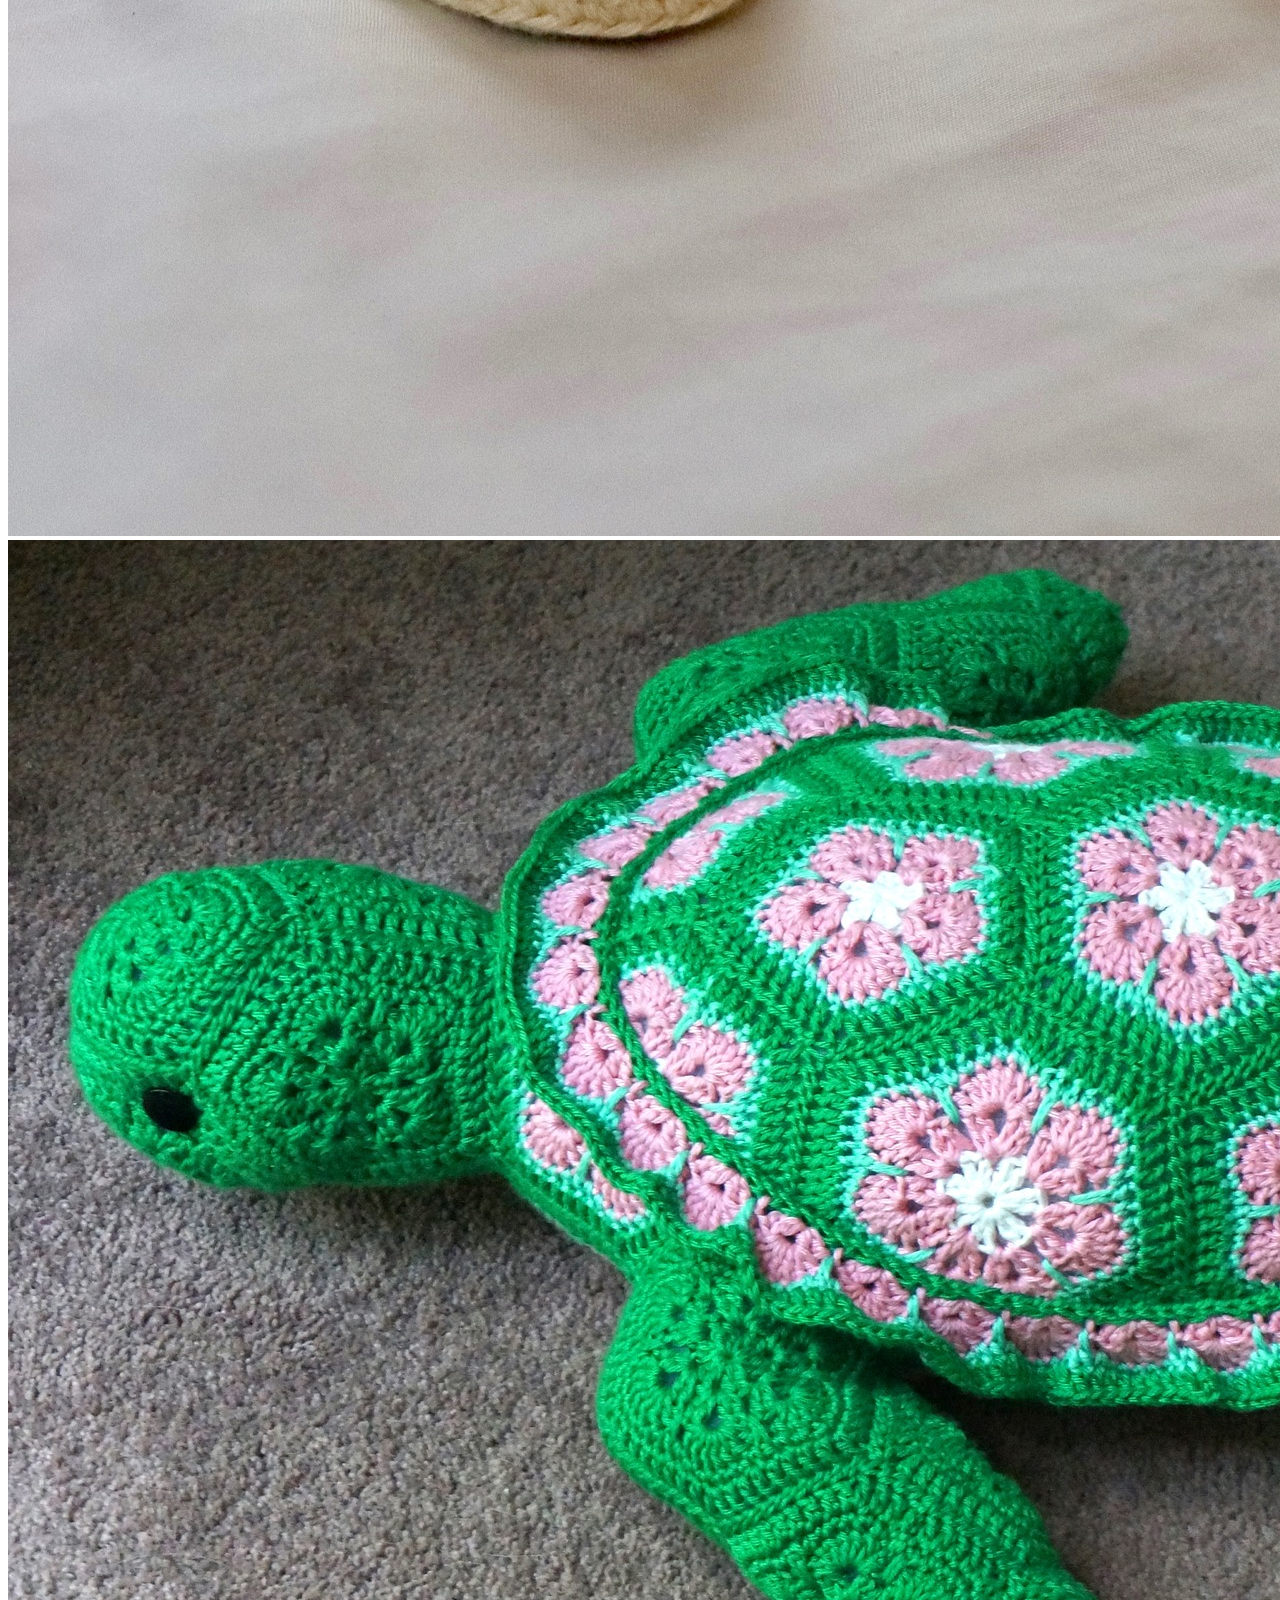
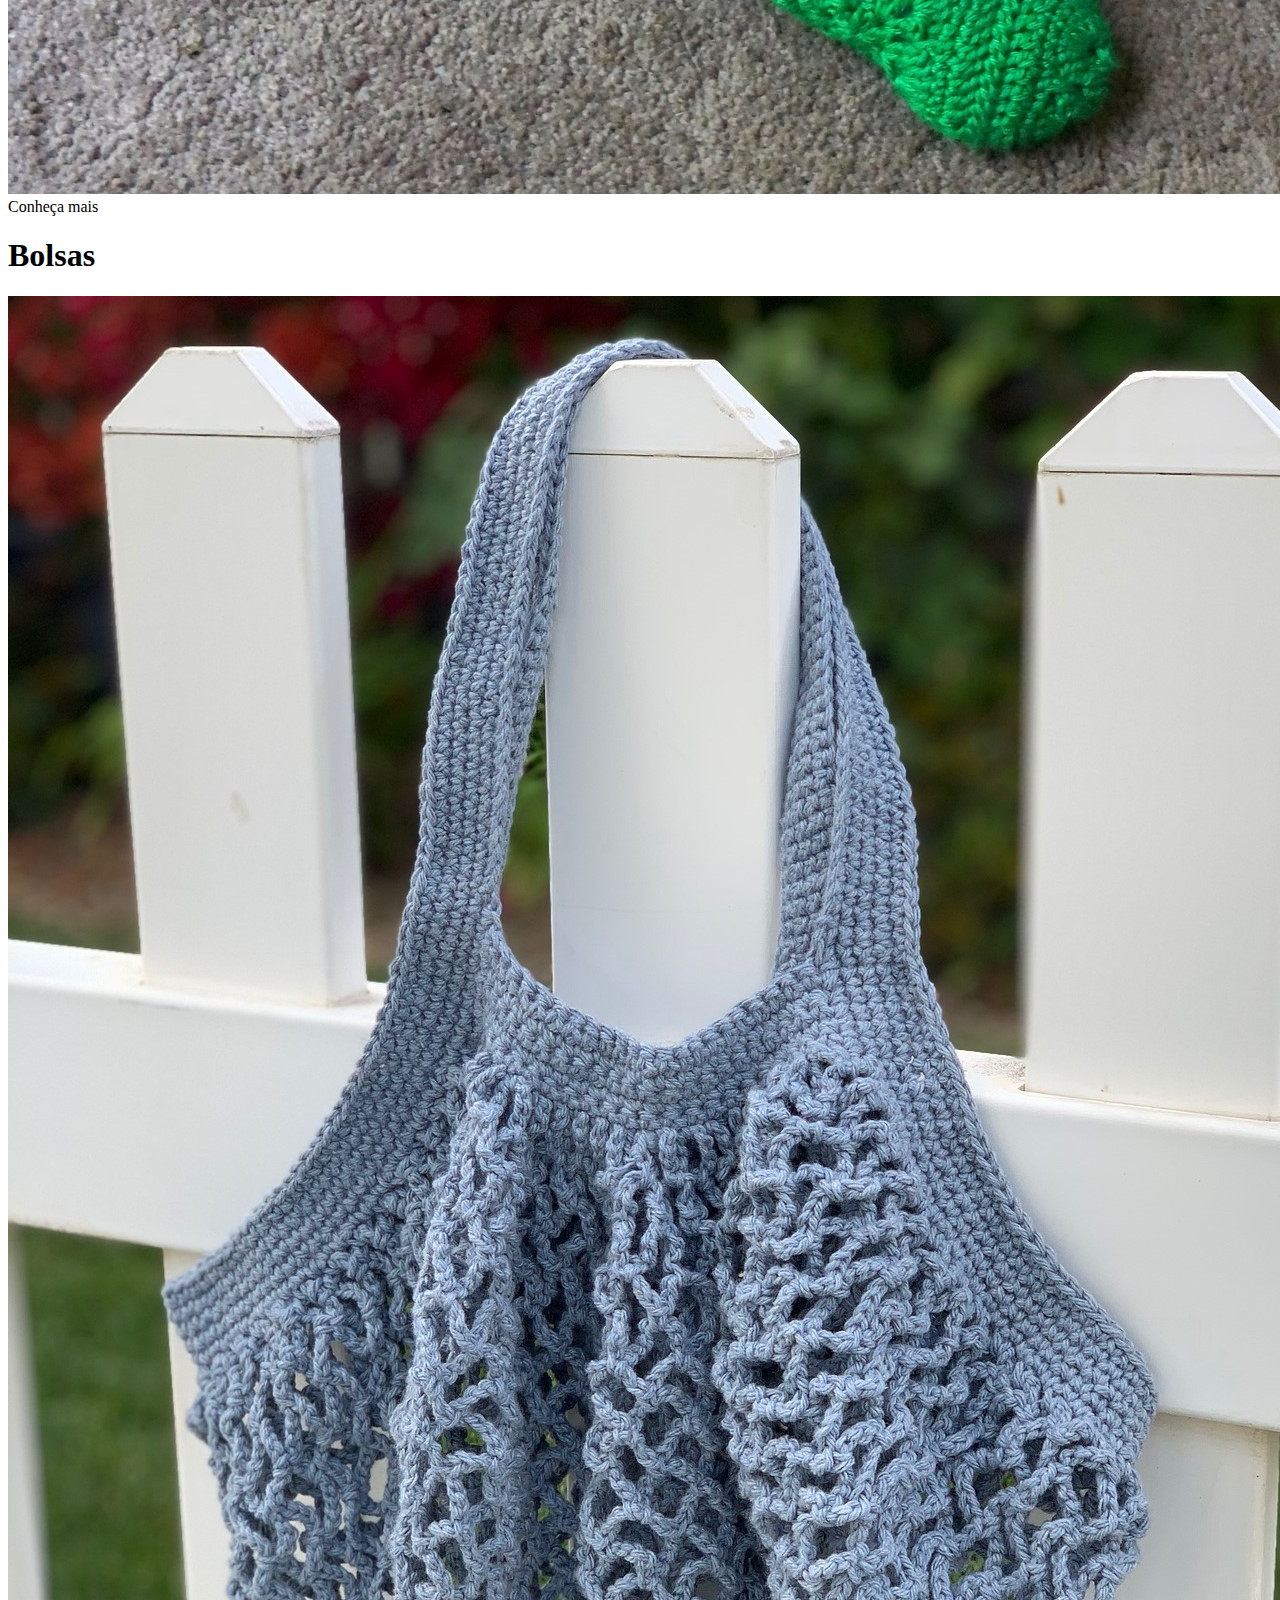
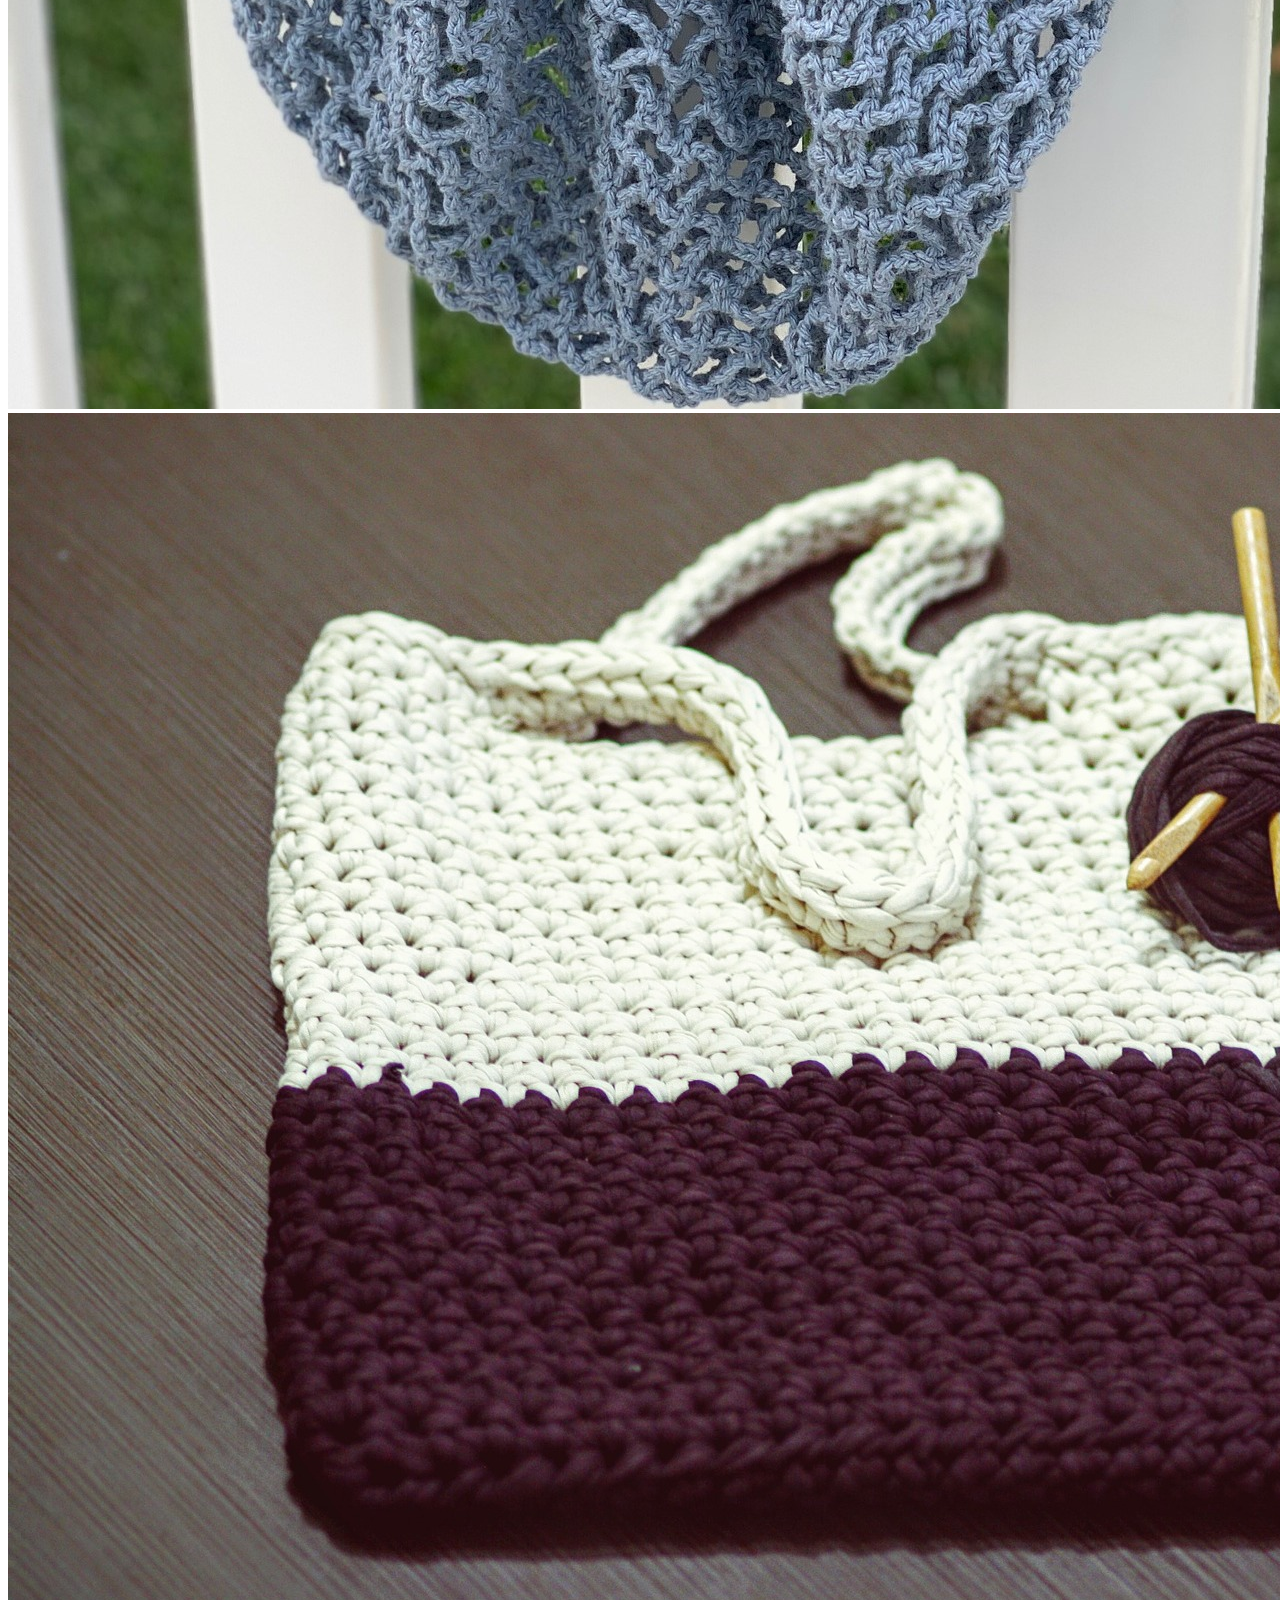
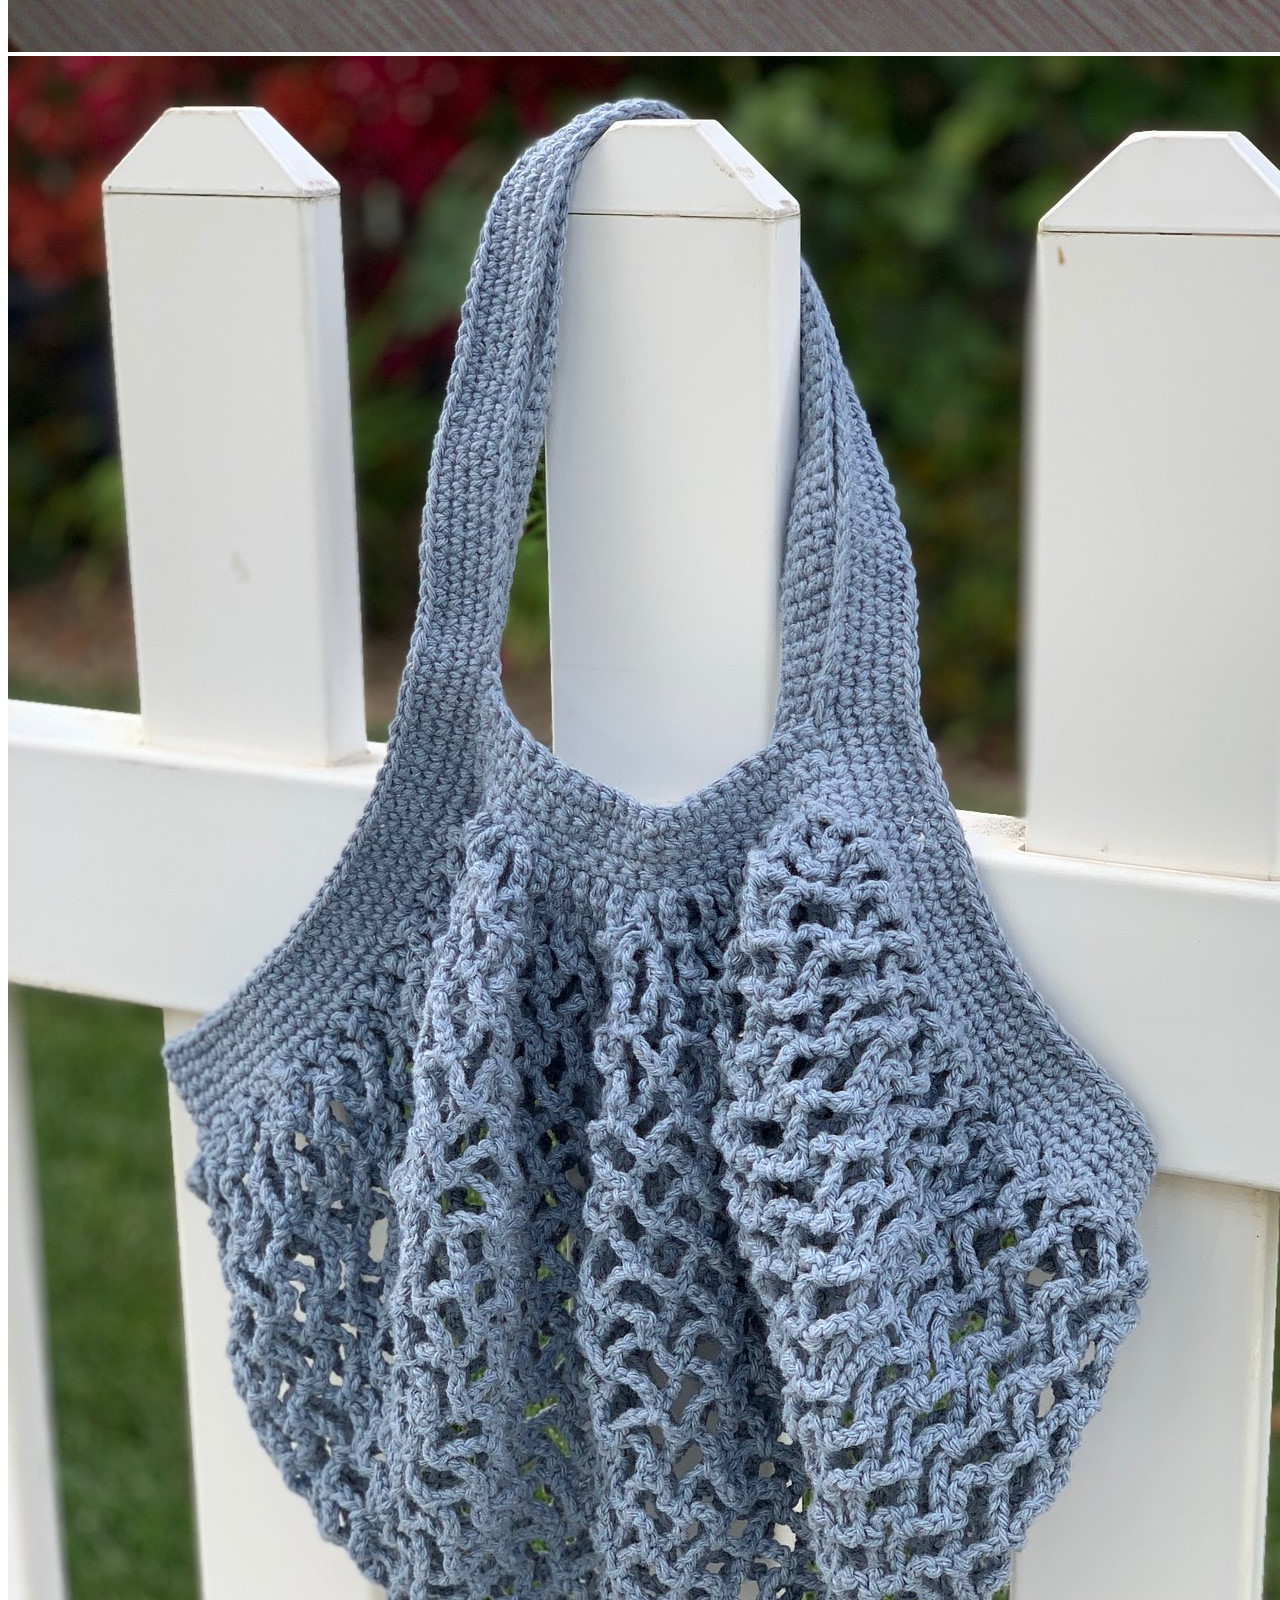
==== commit 4c330489: "Add files via upload" ====
--- a/index.html
+++ b/index.html
@@ -2,8 +2,15 @@
 <html lang="pt-br">
 <head>
 	<meta charset="UTF-8">
-	<link rel="stylesheet" type="text/css" href="reset.css">
-	<link rel="stylesheet" type="text/css" href="estilo.css">
+	<meta name="viewport" content="width=device-width, initial-scale=1.0">
+	<link rel="stylesheet" type="text/css" href="css/reset.css">
+	<link rel="stylesheet" type="text/css" href="css/base.css">
+	<link rel="stylesheet" type="text/css" href="css/cabecalho.css">
+	<link rel="stylesheet" type="text/css" href="css/apresentacao.css">
+	<link rel="stylesheet" type="text/css" href="css/moda-praia.css">
+	<link rel="stylesheet" type="text/css" href="css/casa.css">
+	<link rel="stylesheet" type="text/css" href="css/infantil.css">
+
 
 	<title>Vepicrochês</title>
 </head>
@@ -12,28 +19,28 @@
 
 	 <!-- Cabeçalho -->
 	<header>
-		<hgroup>
-			<img class="imagem-logo"  src="img/logo-sem-fundo.png">
+		<hgroup class="cabecalho">
+			<img class="cabecalho__logo"  src="img/logo-sem-fundo.png">
 			
 			<nav>
 				<ul class="menu">
-					<li class="itens-menu">
-						<h2><a href="#moda-praia" >Moda Praia</a></h2>
+					<li class="menu__itens">
+						<h2><a href="#moda-praia" class="menu__itens-link">Moda Praia</a></h2>
 					</li>
-					<li class="itens-menu">
-						<h2><a href="#casa">Casa</a></h2>
+					<li class="menu__itens">
+						<h2><a href="#casa" class="menu__itens-link">Casa </a></h2>
 					</li>
-					<li class="itens-menu">
-						<h2><a href="#moda-infantil">Infantil</a></h2>
+					<li class="menu__itens">
+						<h2><a href="#moda-infantil" class="menu__itens-link">Infantil </a></h2>
 					</li>
-					<li class="itens-menu">
-						<h2><a hre="#section-bolsas">Bolsas</a></h2>
+					<li class="menu__itens">
+						<h2><a href="#section-bolsas" class="menu__itens-link">Bolsas</a></h2>
 					</li>
-					<li class="itens-menu">
-						<h2><a>Variados</a></h2>
+					<li class="menu__itens">
+						<h2><a class="menu__itens-link">Variados</a></h2>
 					</li>
-					<li class="itens-menu">
-						<h2><a>Contato</a></h2>
+					<li class="menu__itens">
+						<h2><a class="menu__itens-link">Contato</a></h2>
 					</li>
 				</ul>
 			</nav>
@@ -41,84 +48,60 @@
 		
 		<main>
 			<!-- Apresentação -->
-			<section id="frase-efeito" >
-					
-					<div id="container1">
-						<ul class="lista-frase">
-							<li>
+			<section class="apresentacao" >
+						
+						<img class="apresentacao__imagem" src="img/fazendo-croche.jpg">
+						
+						<ul class="apresentacao__lista">
+							<li class="apresentacao__lista-frase">
 								<p>Peças feitas por quem entende de crochê</p>
 							</li>
-							<li>
+							<li class="apresentacao__lista-frase">
 								<p>Modelos exclusivos</p>
 							</li>
-							<li>
-									<p>Detalhes e acabamentos únicos</p>
+							<li class="apresentacao__lista-frase">
+								<p>Detalhes e acabamentos únicos</p>
 							</li>
-							<li>
+							<li class="apresentacao__lista-frase">
 								<p>Mãos experientes que entregam qualidade</p>
 							</li>
 						</ul>
-					</div>
-
-					<div id="container2">
-						<img class="fazendo-croche" src="img/fazendo-croche.jpg">
-					</div>
-				
-			</section>
+					</section>
 
 			<!-- Sessão Moda praia -->
-			<section id="moda-praia" >
-				<h1 id="titulo-sessao">Moda Praia</h1>
-				<div id="container-moda-praia">
-					<div id="botao-mulher">
-						<a>Conheça mais</a>
-					</div>	
-				</div>
+			<section class="praia container-sessao" >
+				<h2 class="praia__titulo titulo-sessao">Moda Praia</h1>
+				
+					<img class="praia__imagem" alt="Modelo de maiô em crochê cor branco" src="img/MaioBrancoM1.jpg" >
+
+					<a class="botao-sessao">Conheça mais modelos</a>
 			</section>
 
 			<!-- Sessão Casa -->
-			<section id="casa">
-				<h1 id="titulo-sessao">Casa</h1>
-				<div class="imagens-casa">
-					<div class="div-img-casa">
-						<img class="img-casa" src="img/ToalhinhaPequenaRedondaMarronM1.jpg">	
-					</div>
-
-					<div class="div-img-casa">
-						<img class="img-casa" src="img/PortaObjetosM2.jpg">
-					</div>
-				</div>
-				<div class="botao-casa">
-					<a>Conheça mais</a>
-				</div>				
+			<section class="casa container-sessao">
+				<h2 class="casa__titulo titulo-sessao">Casa</h2>
+				<div class="casa__imagem">
+					<img class="casa__imagem-tamanho"src="img/PortaObjetosM2.jpg" alt="Figura do porta objetos">
+					<img class="casa__imagem-tamanho" src="img/ToalhinhaPequenaRedondaMarronM1.jpg" alt="Figura da toalha de mesa">
+					
+				</div>	
+				<a class="botao-sessao">Conheça mais modelos</a>	
 			</section>
 
 			<!-- Sessão moda infantil -->
-			<section id="moda-infantil">
-				<h1 id="titulo-sessao">Infantil</h1>
-				<div class="imagens-infantil">
-
-					<div class="imagem-infantil">
-						<img src="img/GorroAzul.jpg">
-					</div>
-					<div class="imagem-infantil">
-						<img src="img/GorroBrancoInfantil.jpg">
-					</div>
-					<div class="imagem-infantil">
-						<img src="img/sapatinho.jpg">
+			<section class="container-sessao">
+				<h1 class="titulo-sessao">Infantil</h1>
+				
+					<div class="imagens-infantil">
+						<img class="imagem-infantil" src="img/GorroAzul.jpg">
+						<img class="imagem-infantil" src="img/BonecoM5.jpg">
+						<img class="imagem-infantil" src="img/sapatinho.jpg">
+						<img class="imagem-infantil" src="img/BonecoM3.jpg">
+						<!--<img class="imagem-infantil" src="img/GorroBrancoInfantil.jpg">-->
 					</div>
 					
-					<div class="imagem-infantil">
-						<img src="img/BonecoM3.jpg">
-					</div>
-					<div class="imagem-infantil">
-						<img src="img/BonecoM5.jpg">
-					</div>
-					<div class="botao-infantil">
-						<a>Conheça mais</a>
-					</div>
-				
-				</div>				
+						<a class="botao-sessao">Conheça mais</a>
+						
 			</section>
 
 			<!-- Sessão Bolsas -->
@@ -132,8 +115,15 @@
 						<img src="img/BolsaBrancaVinho.jpg">
 					</div>
 					<div class="container-imagem-bolsa">
-						
-					</div>	
+						<img src="img/BolsaAzul.jpg">
+					</div>
+					<div class="container-imagem-bolsa">
+						<img src="img/BolsaBrancaVinho.jpg">
+					</div>
+				<div>
+
+				</div>
+				
 					
 				</div>
 				<div class="container-botao-bolsas">
@@ -149,17 +139,20 @@
 
 			<!-- Sessão Contato -->
 			<section id="contato">
-				<div class="">
-					
+				<div class="contato__botao">
+					<div class="botao__texto">
+						<a href="https://wa.me/55859" class="contato__link">Faça AQUI seu Pedido!</a>
+					</div>
+					<div class="botao__imagem">
+						<img style="height:100%;" src="img/whatsapp-logo.png">
+					</div>
 				</div>
 			</section>
 		</main>
 
 		<!-- Rodapé -->
-		<footer id="ropade">
-			<div class="">
-					
-			</div>
+		<footer id="rodape">
+			<img class="rodape__logo" src="img/logo-sem-fundo.png">
 		</footer>
 	</header>
 
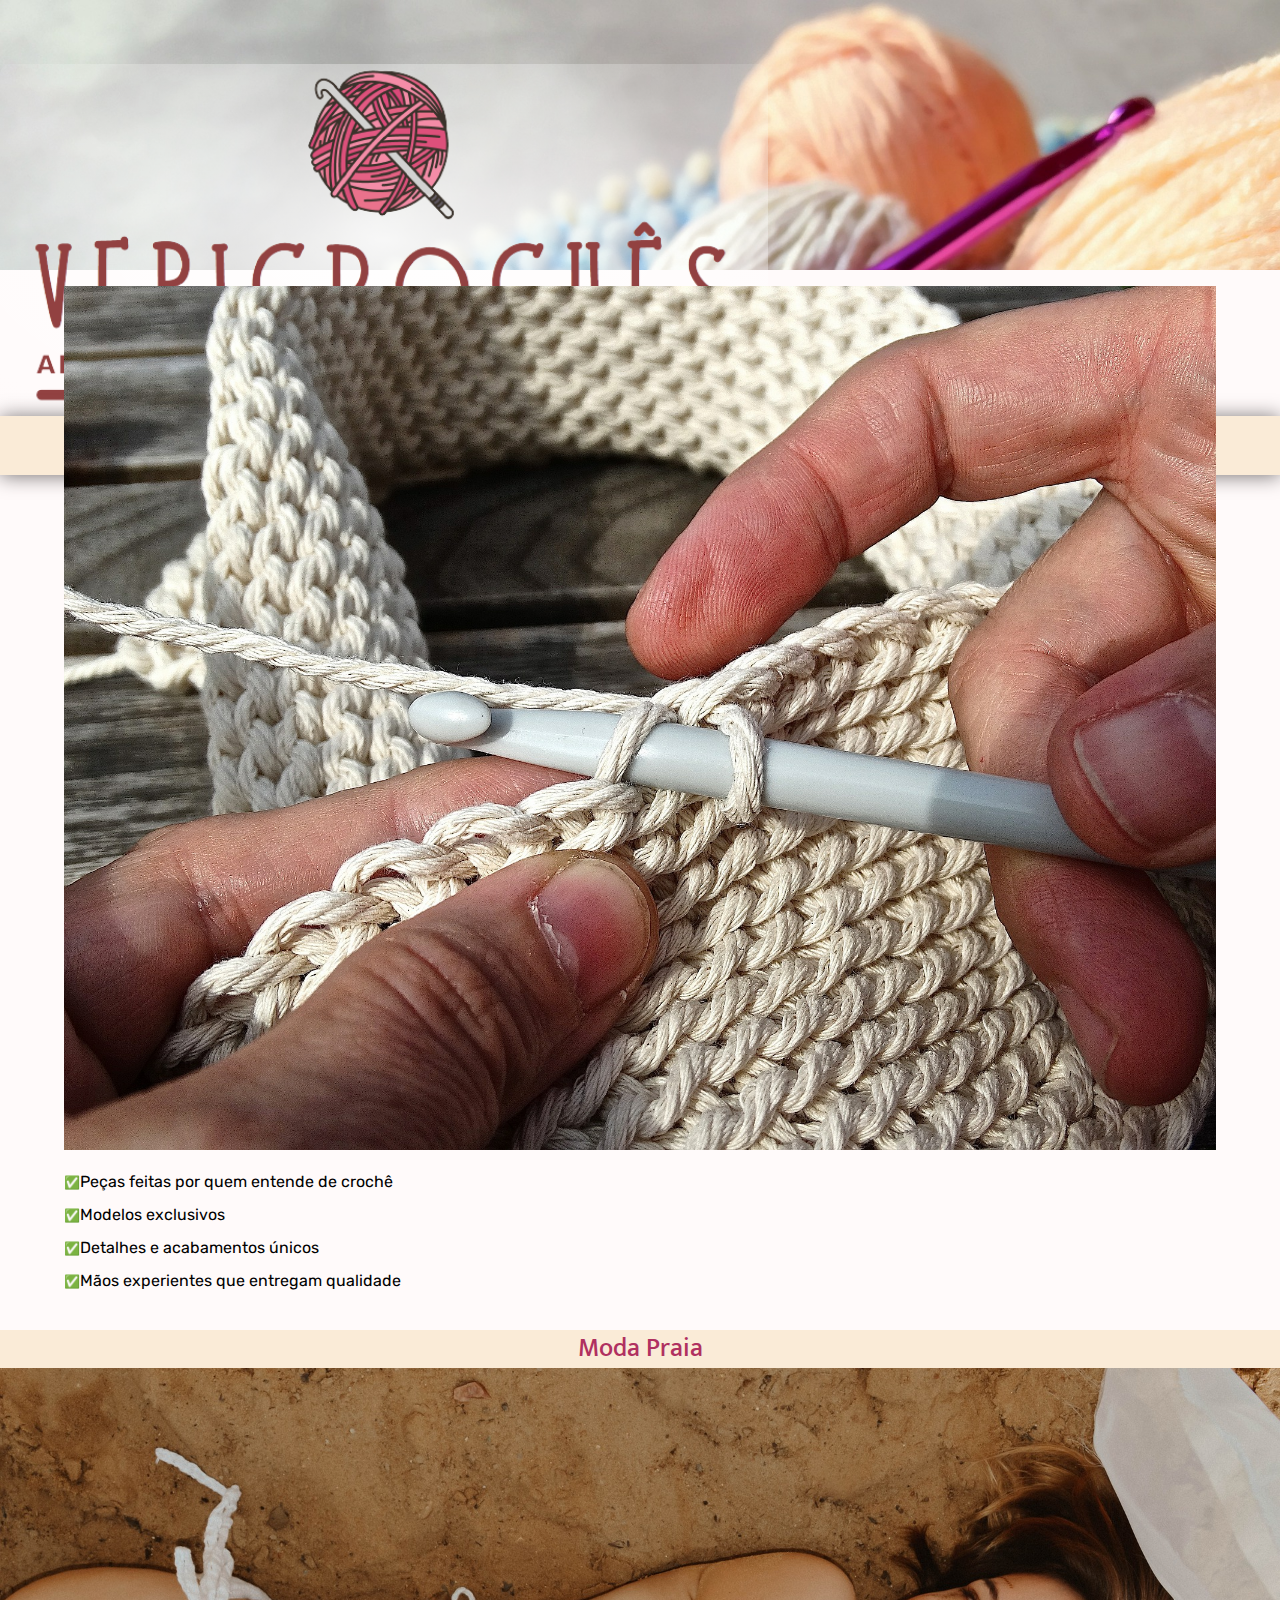
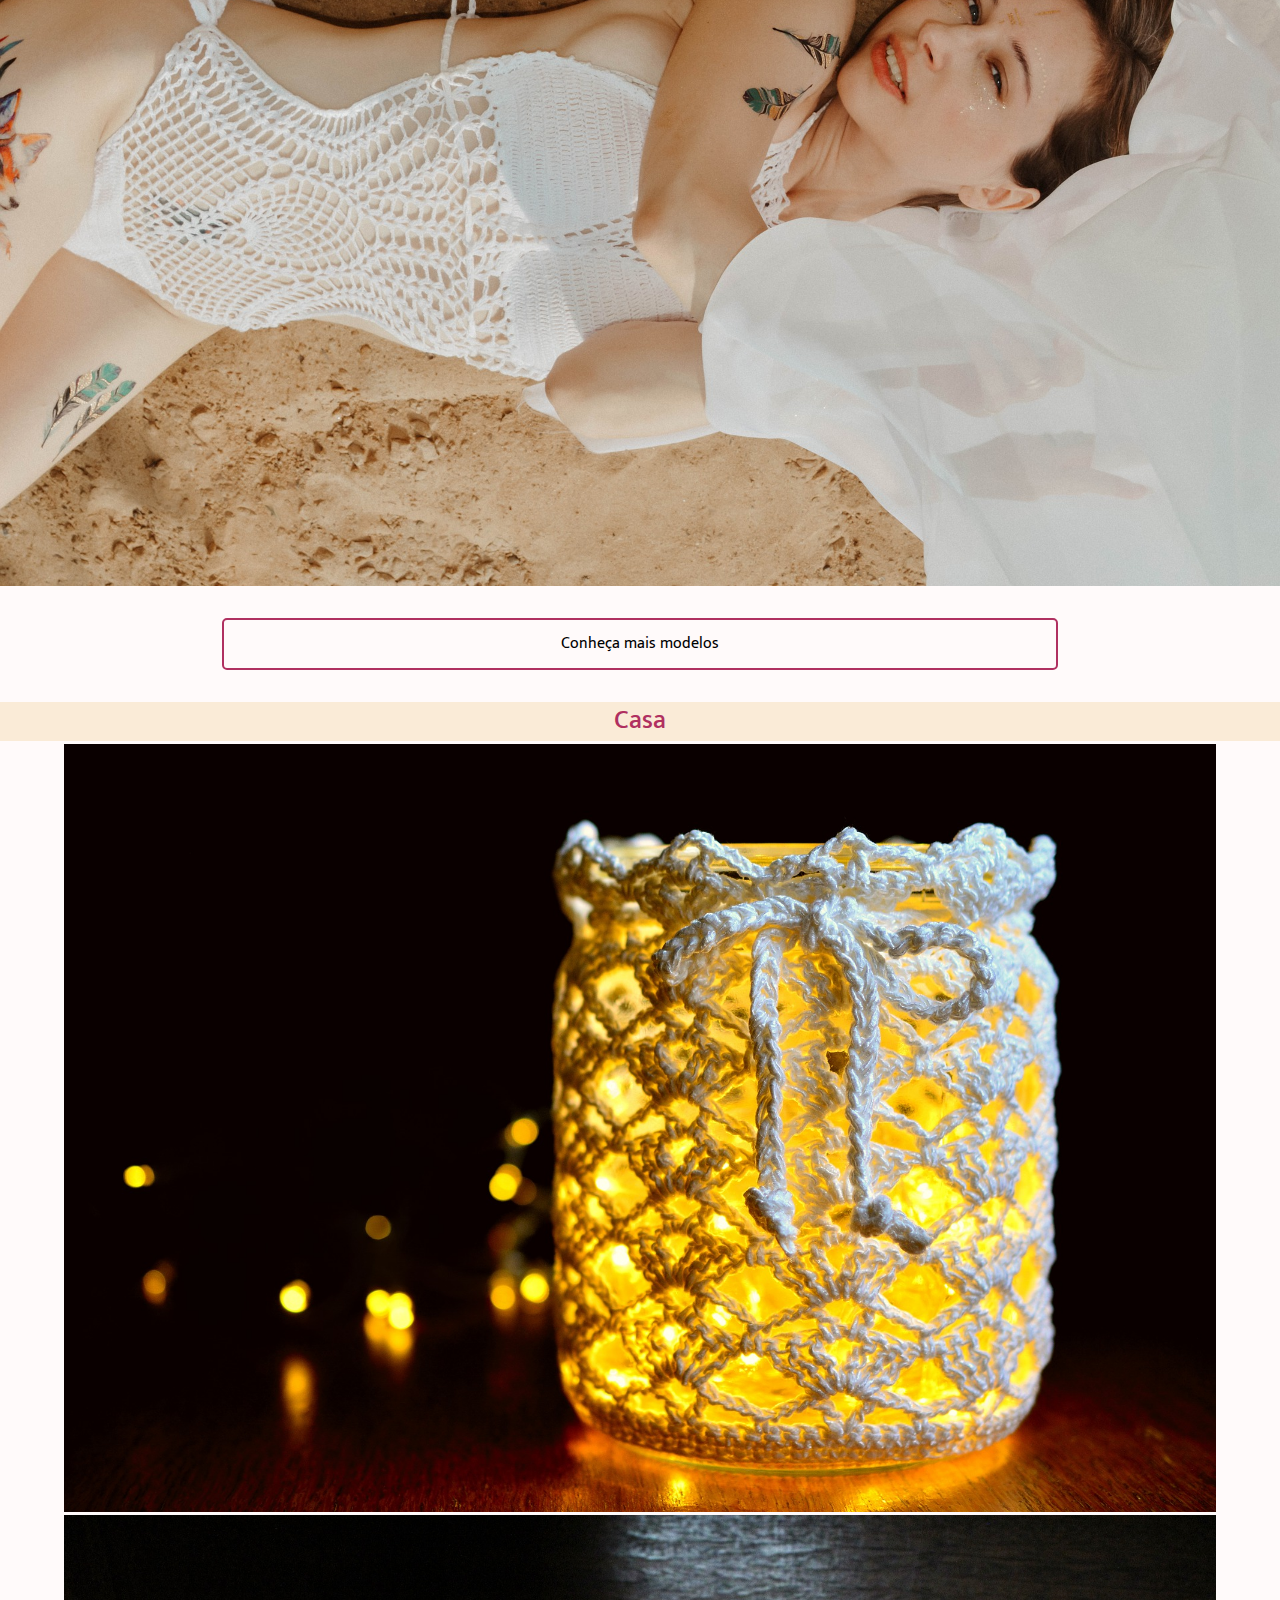
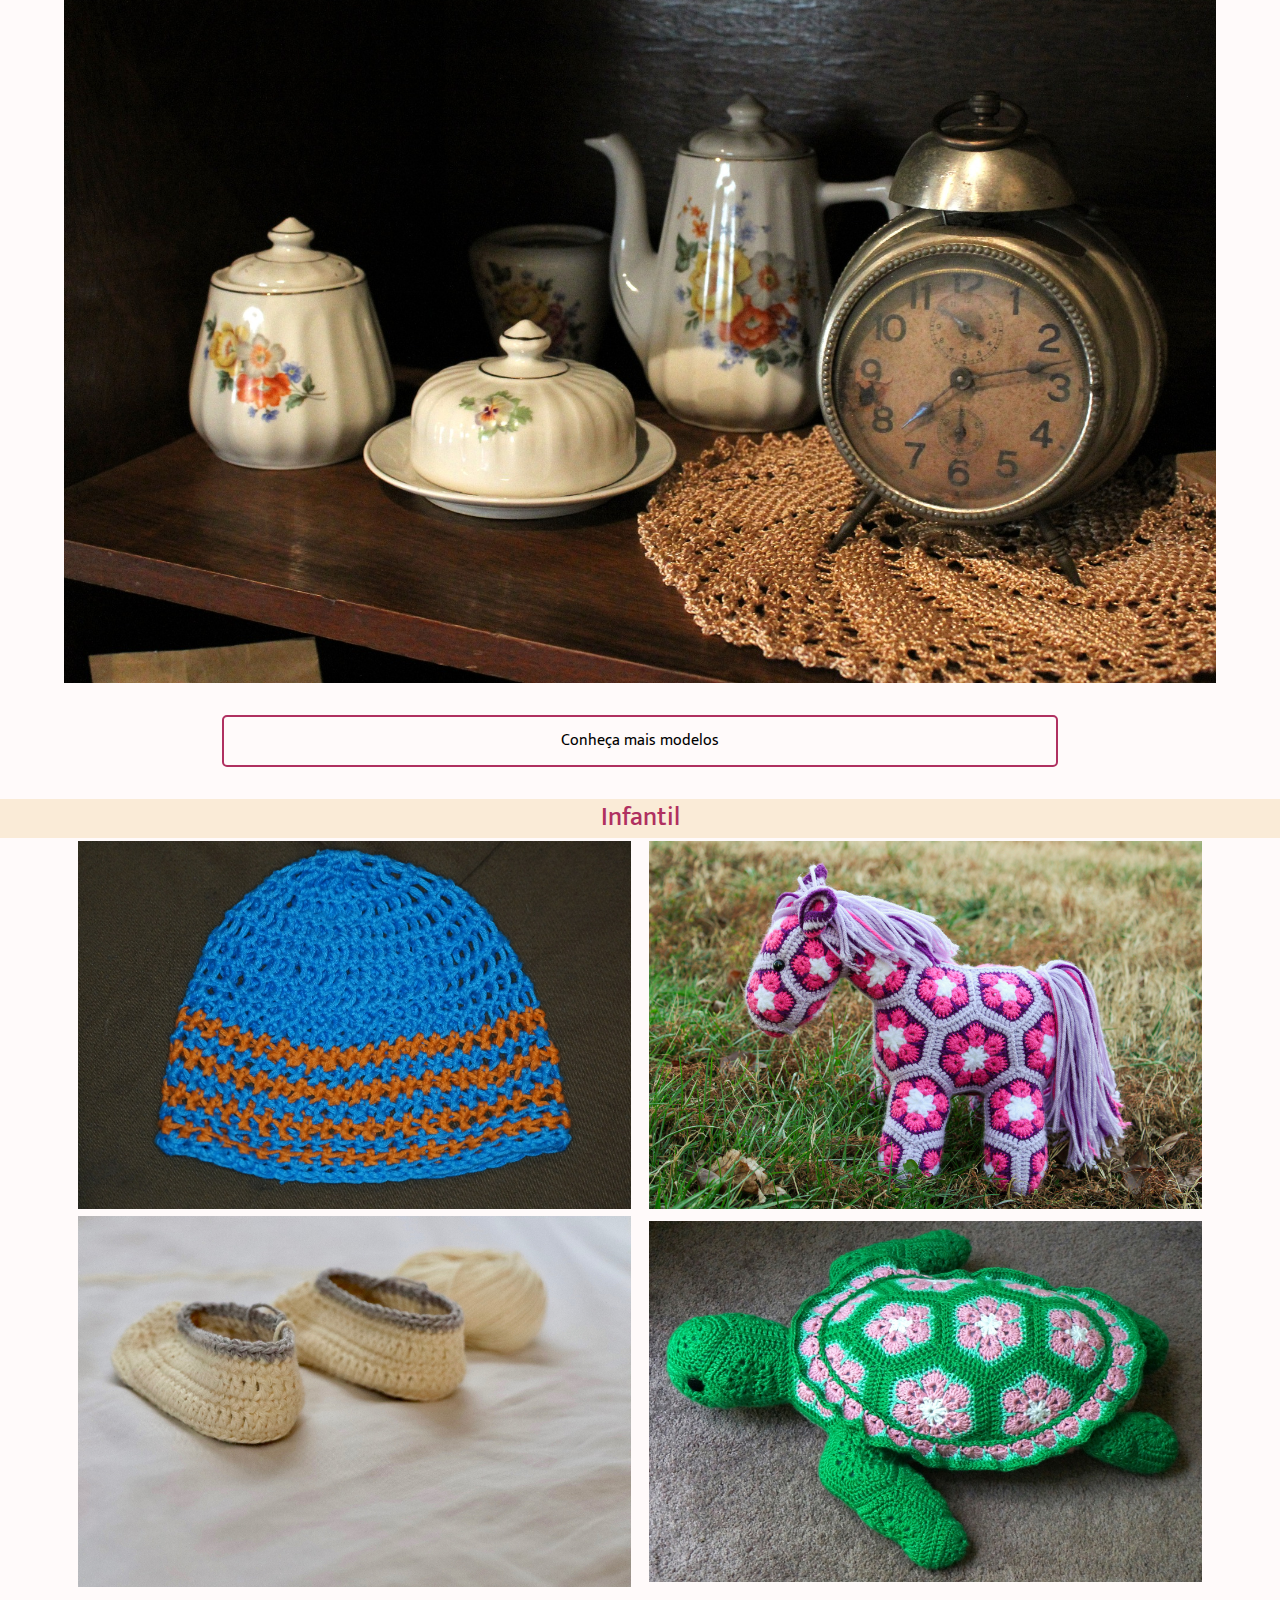
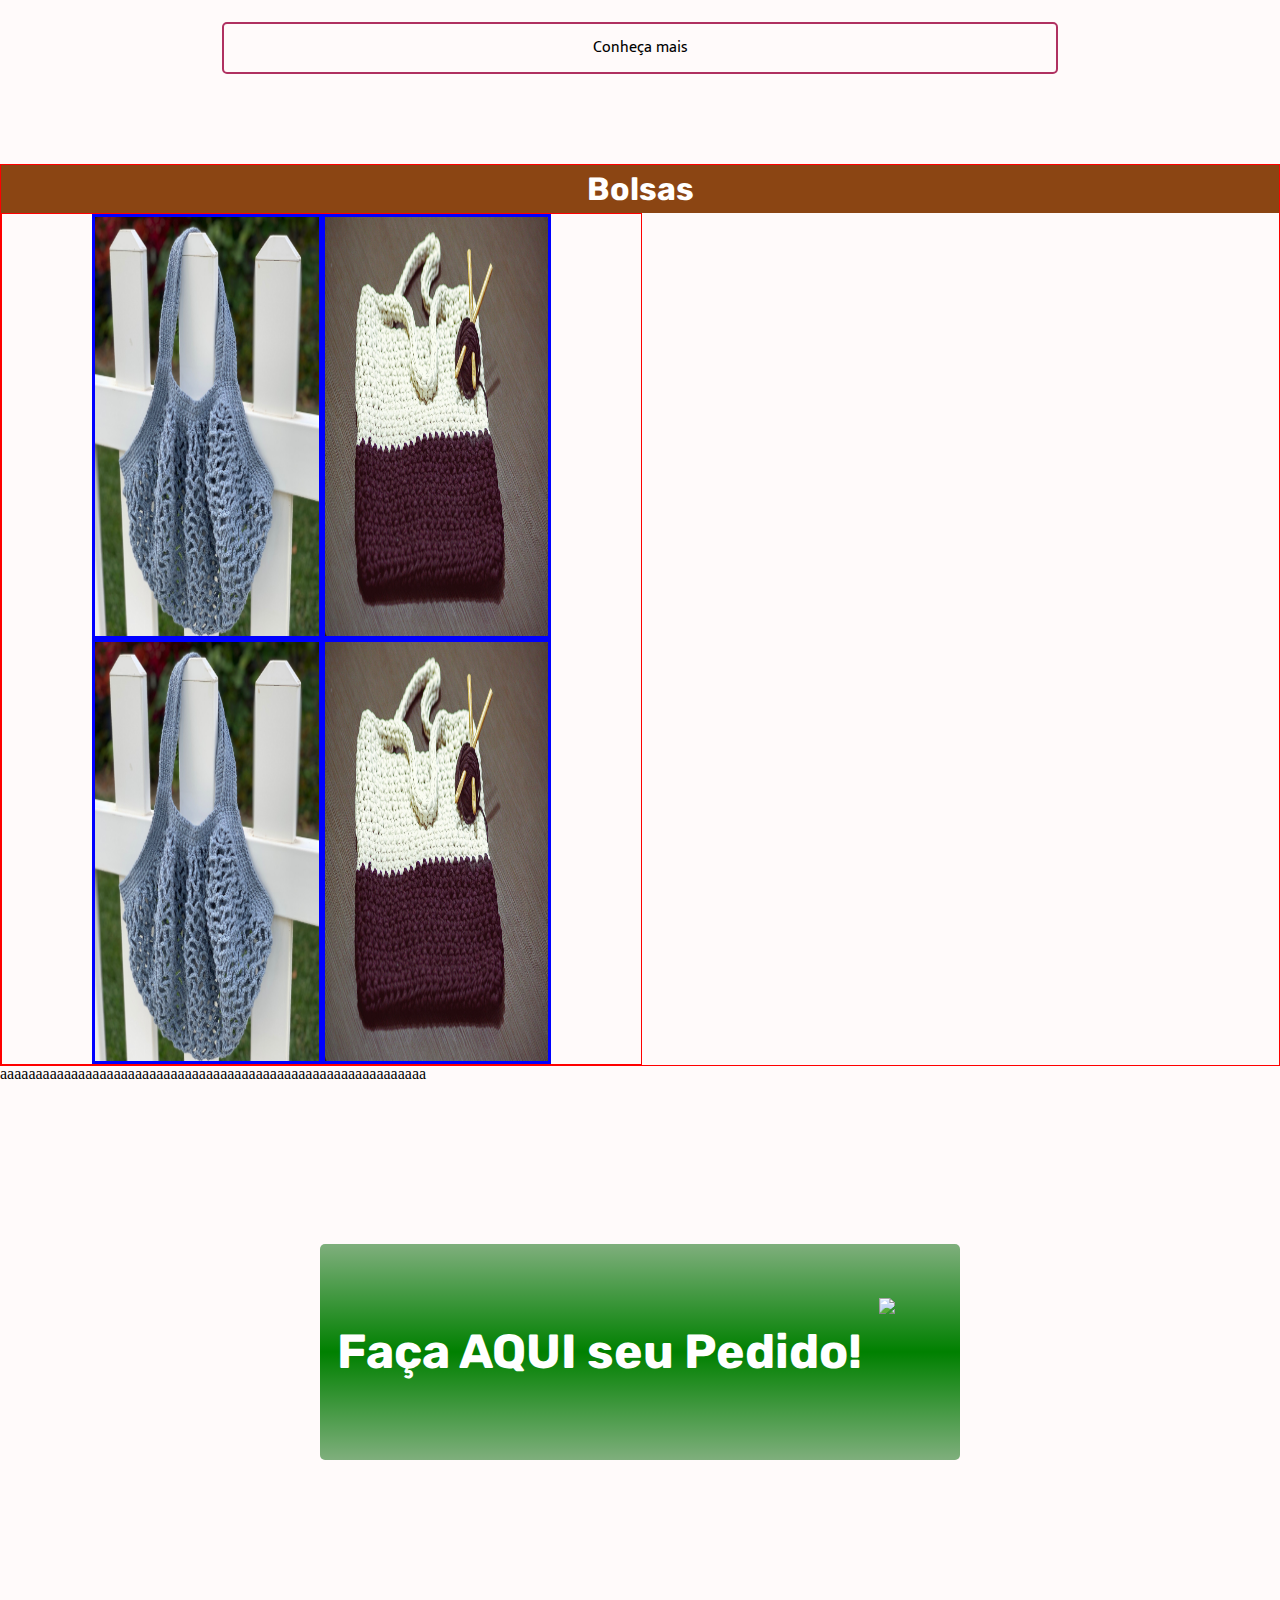
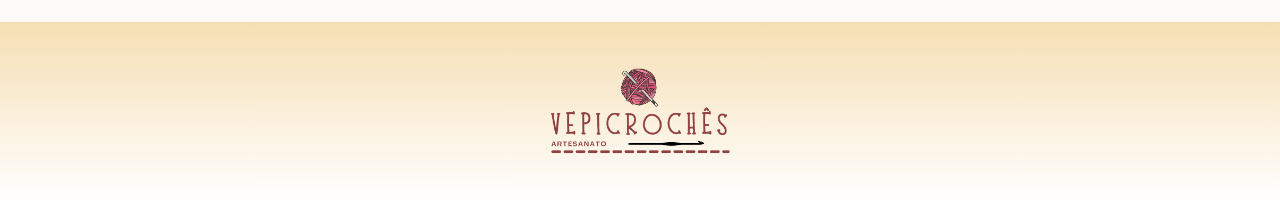
==== commit b1022e3e: "Merge branch 'main' of https://github.com/juniorgameover/vepicroches-site" ====
--- a/index.html
+++ b/index.html
@@ -133,7 +133,7 @@
 			<!-- Sessão variados -->
 			<section id="variados">
 				<div class="">
-					
+					aaaaaaaaaaaaaaaaaaaaaaaaaaaaaaaaaaaaaaaaaaaaaaaaaaaaaaaaaaaa
 				</div>
 			</section>
 
--- a/css/base.css
+++ b/css/base.css
@@ -0,0 +1,368 @@
+@charset "UTF-8";
+@import url('https://fonts.googleapis.com/css2?family=Rubik:wght@300&display=swap');
+@import url('https://fonts.googleapis.com/css2?family=Mukta:wght@500&display=swap');
+
+body{
+	background-color: snow;
+	box-sizing: border-box;
+
+}
+
+
+.container-sessao {
+	align-items: center;
+	display: flex;
+	flex-direction: column;
+	text-align: center;
+	margin-bottom: 2rem;
+
+}
+
+.titulo-sessao {
+	background-color:#FAEBD7 ;
+	color: #B03060;
+	display: block;
+	font-family: 'Mukta', sans-serif;
+	font-size: 1.6rem;
+	font-weight: 500;
+	line-height: 1.5em;
+	text-align: center;
+	width: 100%;
+}
+
+.botao-sessao {
+
+	border: 2px solid #B03060;
+	border-color: #B03060;
+	border-radius: 5px;
+	border-style: solid;
+	font-family: 'Mukta', sans-serif;
+	font-size: 1em;
+	margin-top: 2rem;
+	width: 60%;
+	padding: 1rem 2rem;
+}
+
+.itens-menu:hover {
+	background: #800000;
+}
+
+
+.lista-frase {
+	font-size: 1.5em;
+	display: inline-block;
+	list-style-type: none;
+	font-family: 'Rubik', sans-serif;
+
+}
+
+
+.lista-frase li{
+	color: #8B4513;
+	line-height: 1em;
+	font-family: 'Indie Flower', cursive;
+	font-weight: bolder;
+	
+}
+
+/*container pai das divs de todas as sessoes*/
+
+
+.container-sessoes{
+	display: flex;
+	flex-direction: row;
+	justify-content: center;
+	flex-flow: row wrap;
+	justify-content: space-evenly;
+	align-items: center;
+	/*border: 3px solid red;*/
+	height: 100vh;
+	/*background-color:silver;*/
+}
+
+/*Apresentação*/
+
+
+
+#frase-efeito {
+	background: linear-gradient(to bottom, #F5DEB3	, white);
+	display: flex;
+	flex-direction: row;
+	justify-content: center;
+	flex-flow: row wrap;
+	/*border: 3px solid red;*/
+}	
+
+.lista-frase p {
+	line-height: 2em;
+}
+
+
+#container1{
+	text-align: right;
+	margin: 5vh;
+}
+
+
+#container2 {
+	margin: 5vh;
+	max-width: 500px;
+	min-width: 400px;
+
+}
+
+.fazendo-croche {
+	max-width: 100%;
+	border: 10px dashed #D2B48C;
+	border-radius: 5px
+	
+}
+
+#titulo-sessao {
+	background: #8B4513;
+	color: white;
+    display: block;
+    width: 100%;
+    text-align: center;
+    font-weight: bold;
+    font-family: 'Rubik',sans-serif;
+    line-height: 1.5em;
+    font-size: 2em;
+
+}
+/*MODA PRAIA*/
+
+#moda-praia {
+	height: 100vh;
+	background:url("img/background-moda-praia.jpg");
+	background-size: cover;
+	display: flex;
+	flex-direction: column;
+}
+
+#container-moda-praia {
+	height: 100%;
+	display: flex;
+	justify-content: space-evenly;
+	align-items: center;
+}
+
+#botao-mulher {
+	display:  flex;
+	justify-content: center;
+	align-items: center;
+	height: 80%;
+	width: 70%;
+	background: url("img/MaioBrancoM1.jpg");
+	background-size: cover; /*lembrar de colocar pra ser rotacionado quando mudar pra mobile portrait*/
+	box-shadow: 0px 0px 20px black;
+}
+
+#botao-mulher:hover, #botao-mulher a:hover {
+	transition:0.1s;
+	transform:scale(1.1);
+}
+
+#botao-mulher a{
+	font-weight: bold;
+	font-size: 1.5em;
+	color: white;
+	background-color:#800000;
+	font-family: 'Rubik',sans-serif;
+	line-height: 2em;
+	padding: 1%;
+	border-radius: 5px;
+}
+
+
+/*SESSÃO CASA*/
+
+#casa{
+	margin-top: 5vh;
+	background: url(img/ToallaGrandeQuadradaBrancaM1.jpg);
+	display: flex;
+	flex-direction: row;
+	justify-content: center;
+	flex-flow: row wrap;
+	justify-content: space-evenly;
+	align-items: flex-start;
+	height:  100vh;
+}
+
+.imagens-casa {
+	display:  flex;
+	justify-content: space-evenly;
+
+}
+
+.div-img-casa {
+	width: 45%;
+}
+.img-casa {
+	width: 100%;
+	box-shadow: 0px 0px 20px black;
+}
+
+.botao-casa {
+	width: 50%;
+	text-align: center;
+	border-radius: 5px;
+	box-sizing: border-box;
+	margin: 10px;
+	padding:10px;
+	font-weight: bold;
+	font-size: 1.5em;
+	color: white;
+	background-color:#800000;
+	font-family: 'Rubik',sans-serif;
+}
+
+.botao-casa:hover {
+	box-shadow: 0px 0px 10px black;
+	transition:0.1s;
+	transform:scale(1.2);
+}
+
+.img-casa:hover {
+	transition:0.1s;
+	transform:scale(1.1);
+}
+
+
+/*MODA INFANTIL*/
+
+#moda-infantil{
+	background: url(img/ColchaCamaSolteiroInfantil.jpg);
+	display: flex;
+	flex-direction: column;
+	align-items: flex-start;
+	margin-top: 5vh;
+	height: 100vh;
+	
+}
+
+.imagens-infantil {
+	display: flex;
+	flex-direction: row;
+	align-items: center;
+	flex-wrap: wrap;
+	justify-content: space-evenly;
+	height: 100%;
+
+}
+.imagem-infantil img {
+	border: 10px dashed #D2B48C;
+	width: 95%;
+
+}
+
+.botao-infantil{
+	display: flex;
+	color: white;
+	font-size: 1.5em;
+	box-shadow: 0px 0px 20px black;
+	height: 25vh;
+	width: 22vw;
+	justify-content: center;
+	align-items: center;
+	background-color:#800000;
+	font-weight: bold;
+	font-family: 'Rubik',sans-serif;
+}
+
+
+
+.imagem-infantil img:hover, .botao-infantil:hover {
+	transition:0.1s;
+	transform:scale(1.1);
+}
+
+/*BOLSAS*/
+
+#section-bolsas {
+	display: flex;
+	flex-direction: column;
+	margin-top: 10vh;
+	height: 100vh;
+	border: 1px solid red;
+}
+.bolsas-lateral {
+	display: flex;
+	flex-direction:  row;
+	flex-wrap: wrap;
+	justify-content: center;
+	width: 50%;
+	height: inherit;
+	border:  1px solid red;
+}
+.container-imagem-bolsa {
+	display: flex;
+	width: 35%;
+	border: 3px solid blue;
+}
+
+.container-imagem-bolsa img {
+	width: 100%;
+}
+
+/* VARIADOS */
+
+
+/*CONTATO*/
+#contato {
+	background: url(img/compras.jpg);
+	display: flex;
+	align-items: center;
+	justify-content: center;
+	height: 60vh;
+}
+
+.contato__botao {
+	border-radius: 5px;
+	display: flex;
+	justify-content: space-evenly;
+	align-items: center;
+	background:  linear-gradient(rgba(0,100,0,.5),green,rgba(0,100,0,.5));
+	height: 40%;
+	width: 50%;
+}
+
+
+.botao__imagem {
+	width: 10%;
+	height: 50%;
+	
+}
+
+.contato__link {
+	font-size: 3rem;
+	color: white;
+	text-decoration: none;
+	font-family: 'Rubik',sans-serif;
+	font-weight: bold;
+
+}
+
+.contato__link:hover {
+	text-shadow: 0 0 10px black;
+	font-size: 3.3rem;
+	text-decoration: underline;
+}
+
+/*RODAPE*/
+
+#rodape {
+	display: flex;
+	justify-content: space-evenly;
+	align-items: center;
+	background:linear-gradient(to bottom, #F5DEB3 , white);
+	display: flex;
+	height: 20vh;
+	width: 100%;
+}
+
+.rodape__logo {
+	height: 50%;
+}
+
+
--- a/css/cabecalho.css
+++ b/css/cabecalho.css
@@ -0,0 +1,43 @@
+.cabecalho {
+	background: url(../img/fundo-teste1.jpg);
+	background-size: cover;
+	display: flex;
+	flex-direction: column;
+	justify-content: space-between;
+	width: 100%;
+	height: 30vh;
+
+}
+
+.cabecalho__logo {
+	border-radius: 10px;
+	background-image: radial-gradient(rgba(255,255,255,0.9), rgba(255,255,255,0.1));
+	margin-top: 5%;
+	width: 60%;
+
+}
+
+.menu {
+	background-color:#FAEBD7 ;
+	box-shadow: 0 1px 20px rgb(117, 112, 112);
+	color: #B03060;
+	display: flex;
+	justify-content: center;
+	font-family: 'Mukta', sans-serif;
+	font-size: 1.5em;
+	font-weight: 500;
+	flex-wrap: wrap;
+	min-height: 50px;
+	line-height: 1.5em;
+	padding: .3rem 1rem;
+	
+}
+
+.menu__itens-link {
+	border-bottom: inset 5px solid #B03060;
+	text-decoration: none;
+	color: inherit;
+	margin: 0 5px;
+	
+}
+
--- a/css/apresentacao.css
+++ b/css/apresentacao.css
@@ -0,0 +1,23 @@
+.apresentacao {
+	display: flex;
+	flex-direction: column;
+	align-items: center;
+	margin-bottom: 2rem;
+}
+
+.apresentacao__imagem {
+	width: 90%;
+	padding: 1rem 1rem;
+}
+
+.apresentacao__lista {
+	font-family: 'Rubik', sans-serif;
+	font-size: 1rem;
+	line-height: 2rem;
+	width: 90%;	
+}
+
+.apresentacao__lista-frase p::before {
+	content: "\2705 ";
+	font-size: 0.8rem;
+}
--- a/css/moda-praia.css
+++ b/css/moda-praia.css
@@ -0,0 +1,27 @@
+.praia {
+	align-items: center;
+	display: flex;
+	flex-direction: column;
+	text-align: center;
+
+}
+
+.praia__titulo {
+	background-color:#FAEBD7 ;
+	color: #B03060;
+	display: block;
+	font-family: 'Mukta', sans-serif;
+	font-size: 1.6rem;
+	font-weight: 500;
+	line-height: 1.5em;
+	text-align: center;
+	width: 100%;
+	
+
+}
+
+.praia__imagem {
+	width: 100vw;
+	
+
+}--- a/css/casa.css
+++ b/css/casa.css
@@ -0,0 +1,19 @@
+.casa {
+	
+}
+
+.casa__imagem {
+	display: flex;
+	flex-direction: column;
+	justify-content: center;
+}
+
+.casa__imagem::first-child {
+	margin-bottom: 1rem;
+}
+
+.casa__imagem-tamanho {
+	width: 90vw;
+	padding-top: .2rem;
+
+}--- a/css/infantil.css
+++ b/css/infantil.css
@@ -0,0 +1,8 @@
+.imagens-infantil {
+    width: 90vw
+}
+
+.imagem-infantil {
+    width: 48%;
+    margin: 0.2rem
+}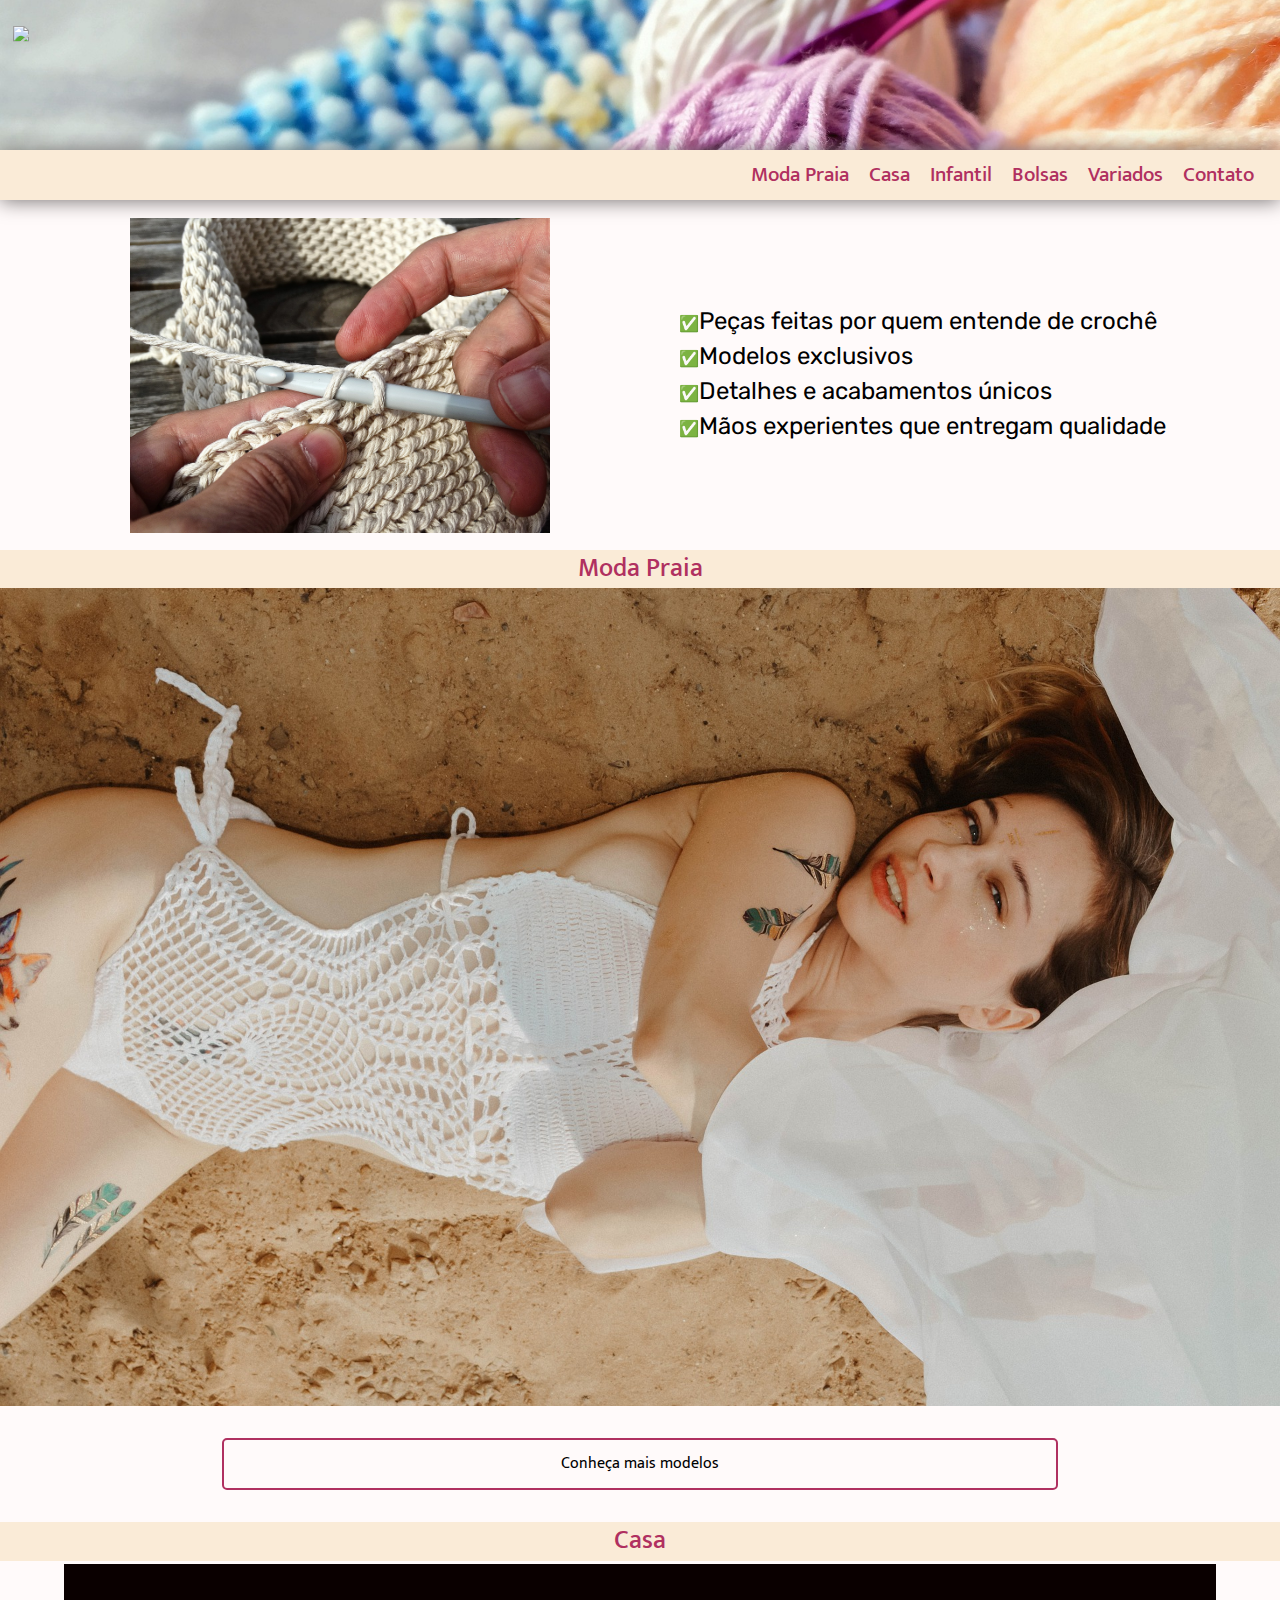
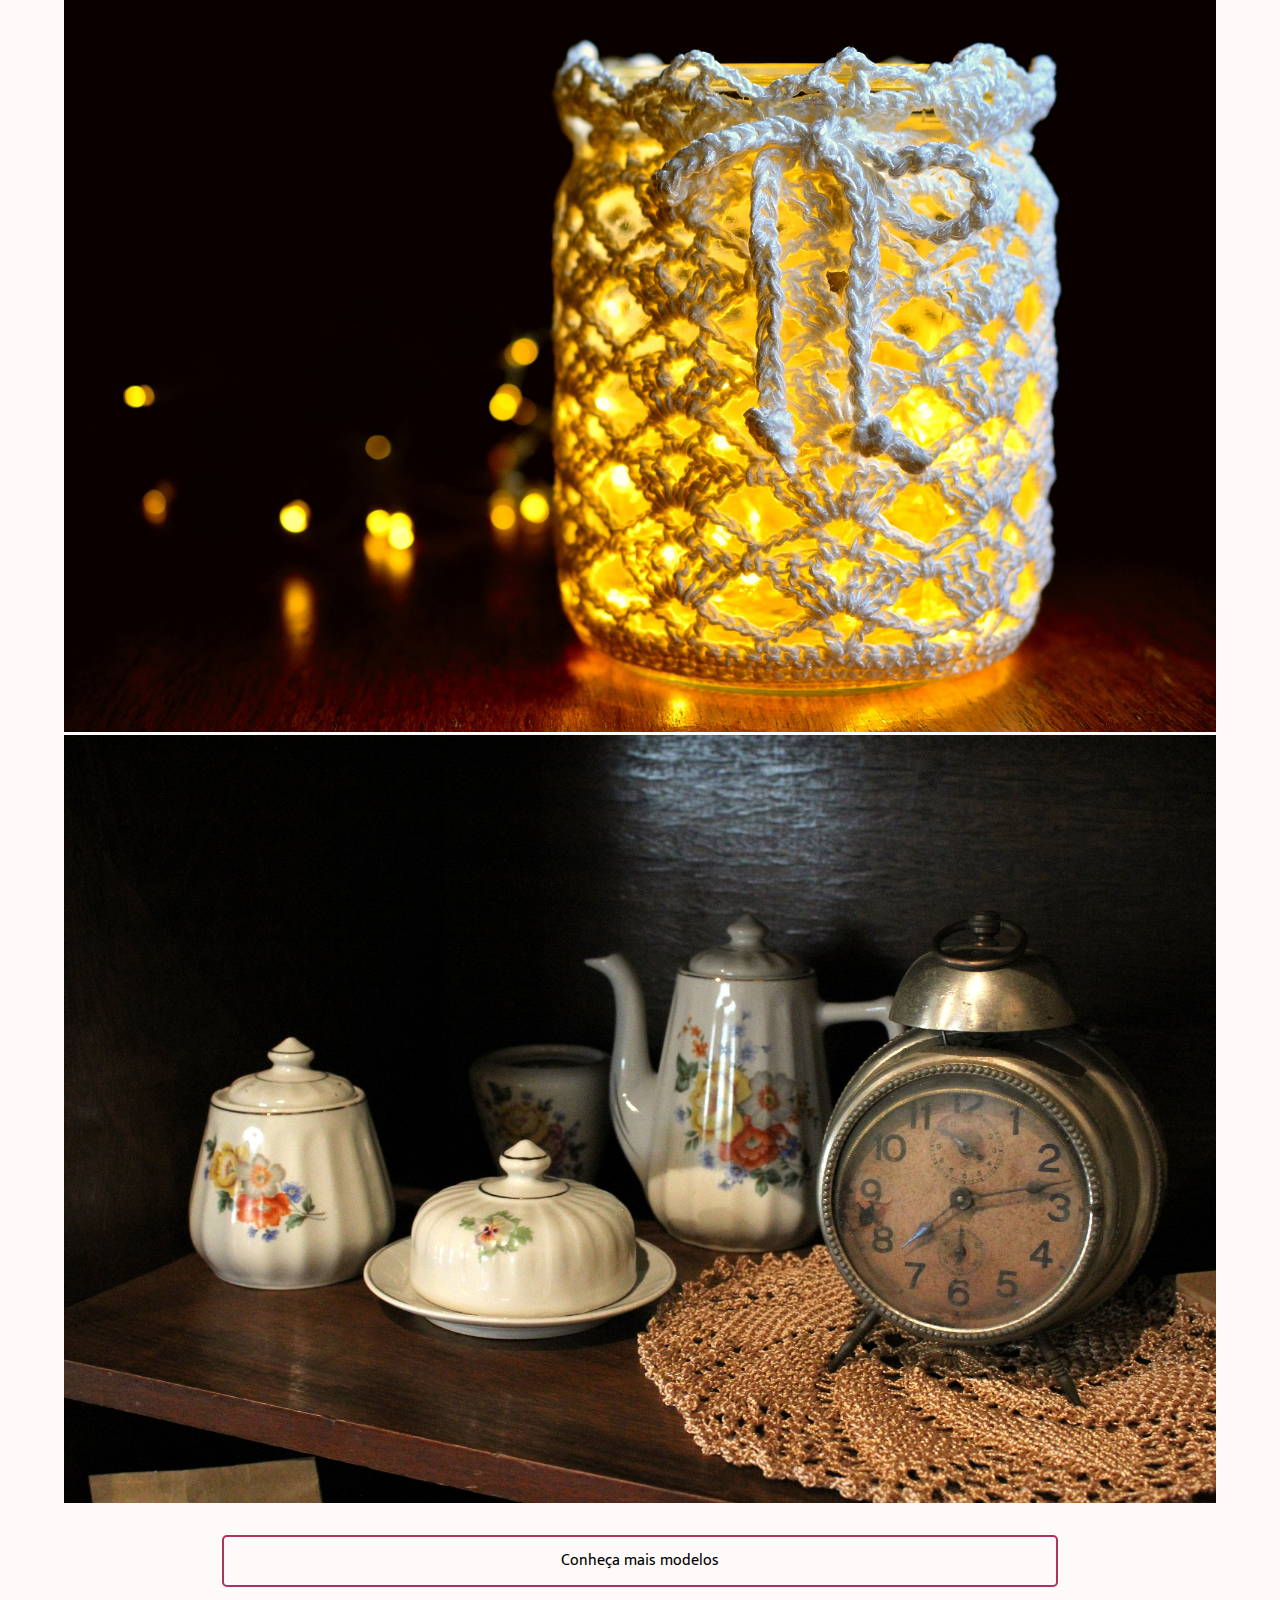
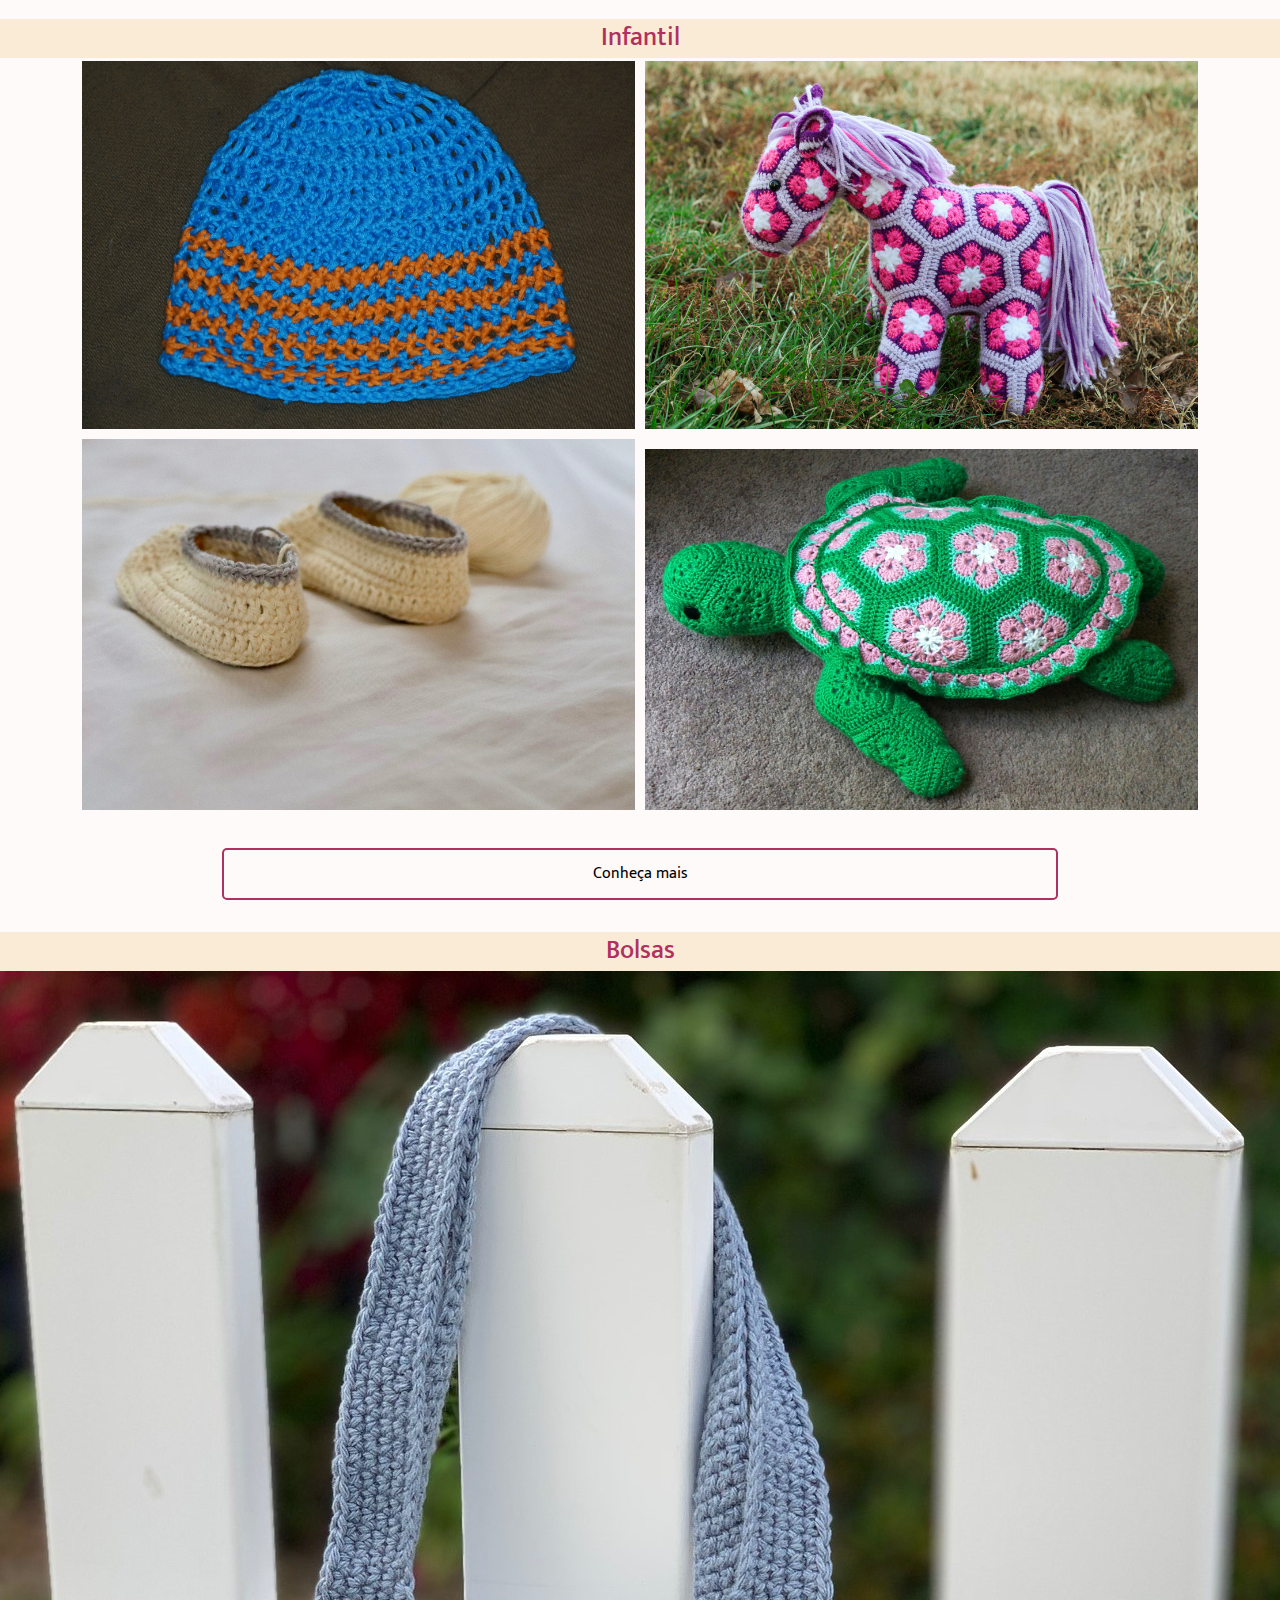
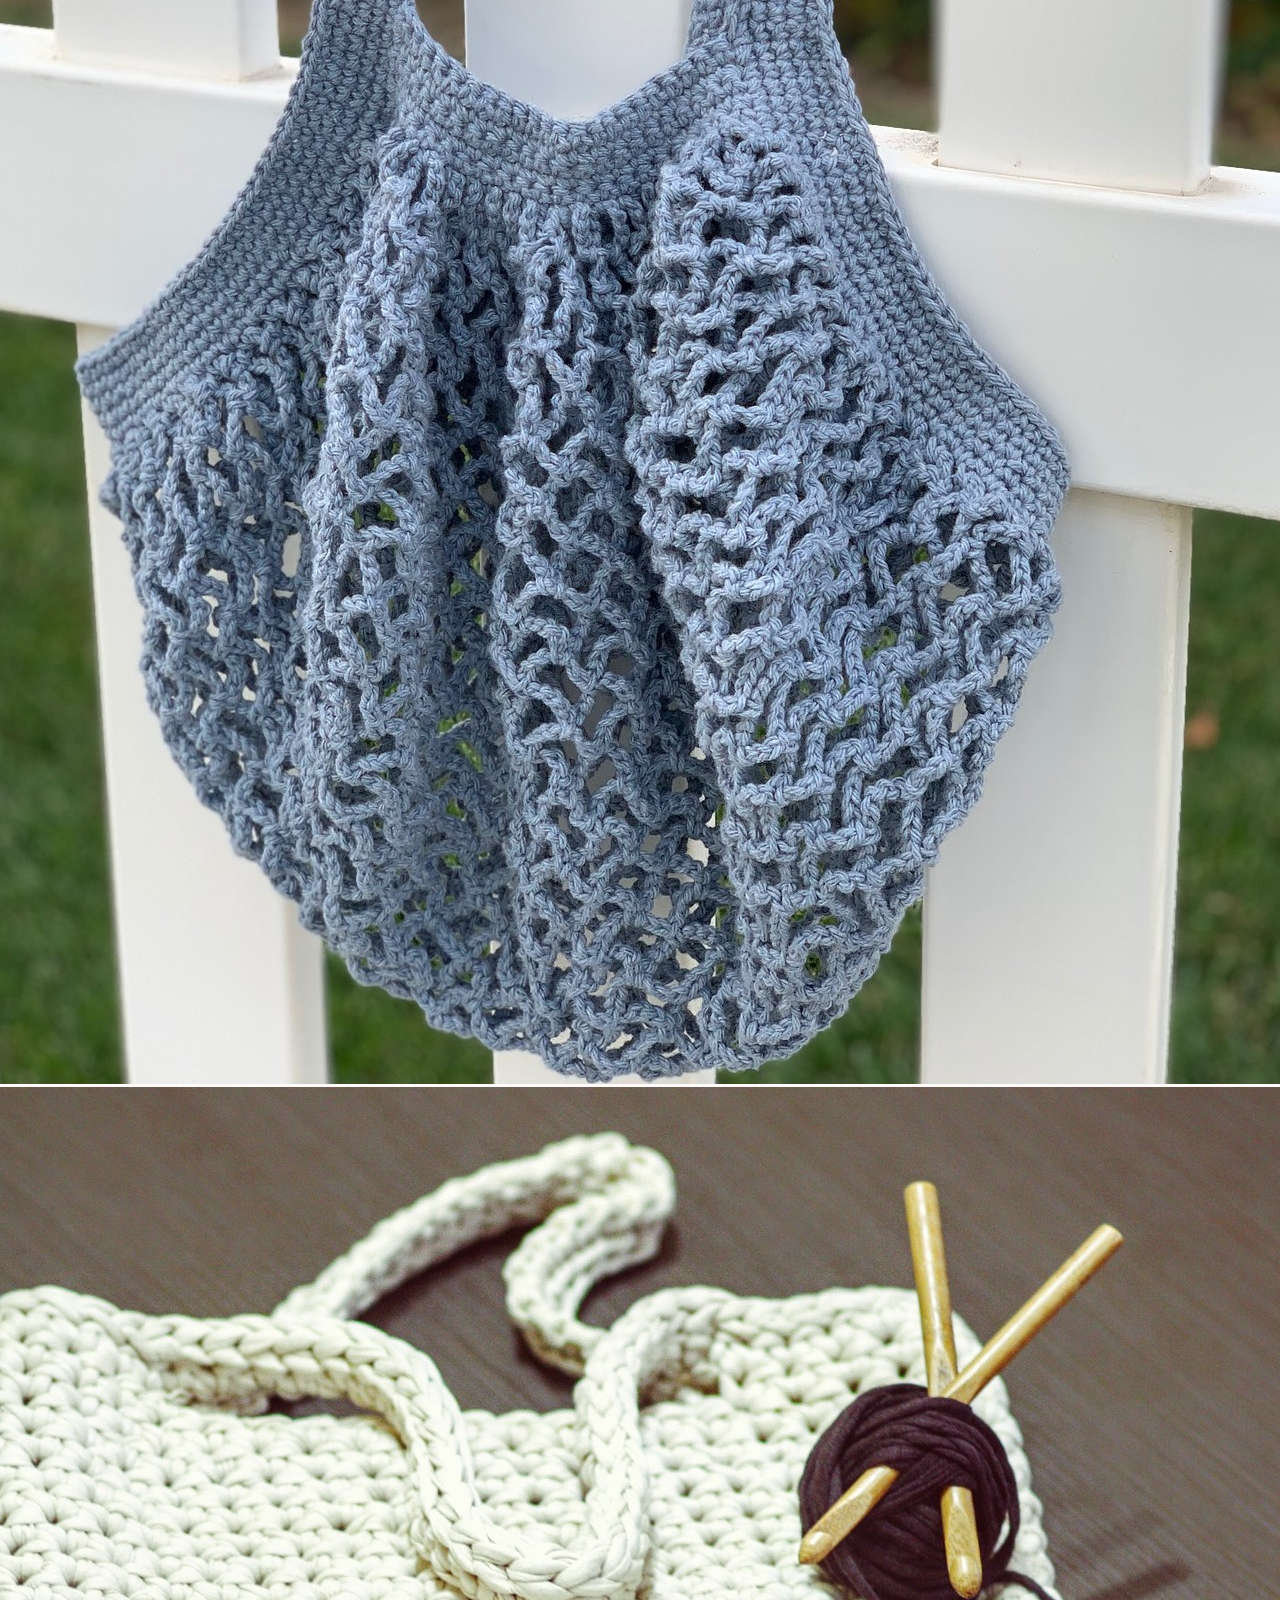
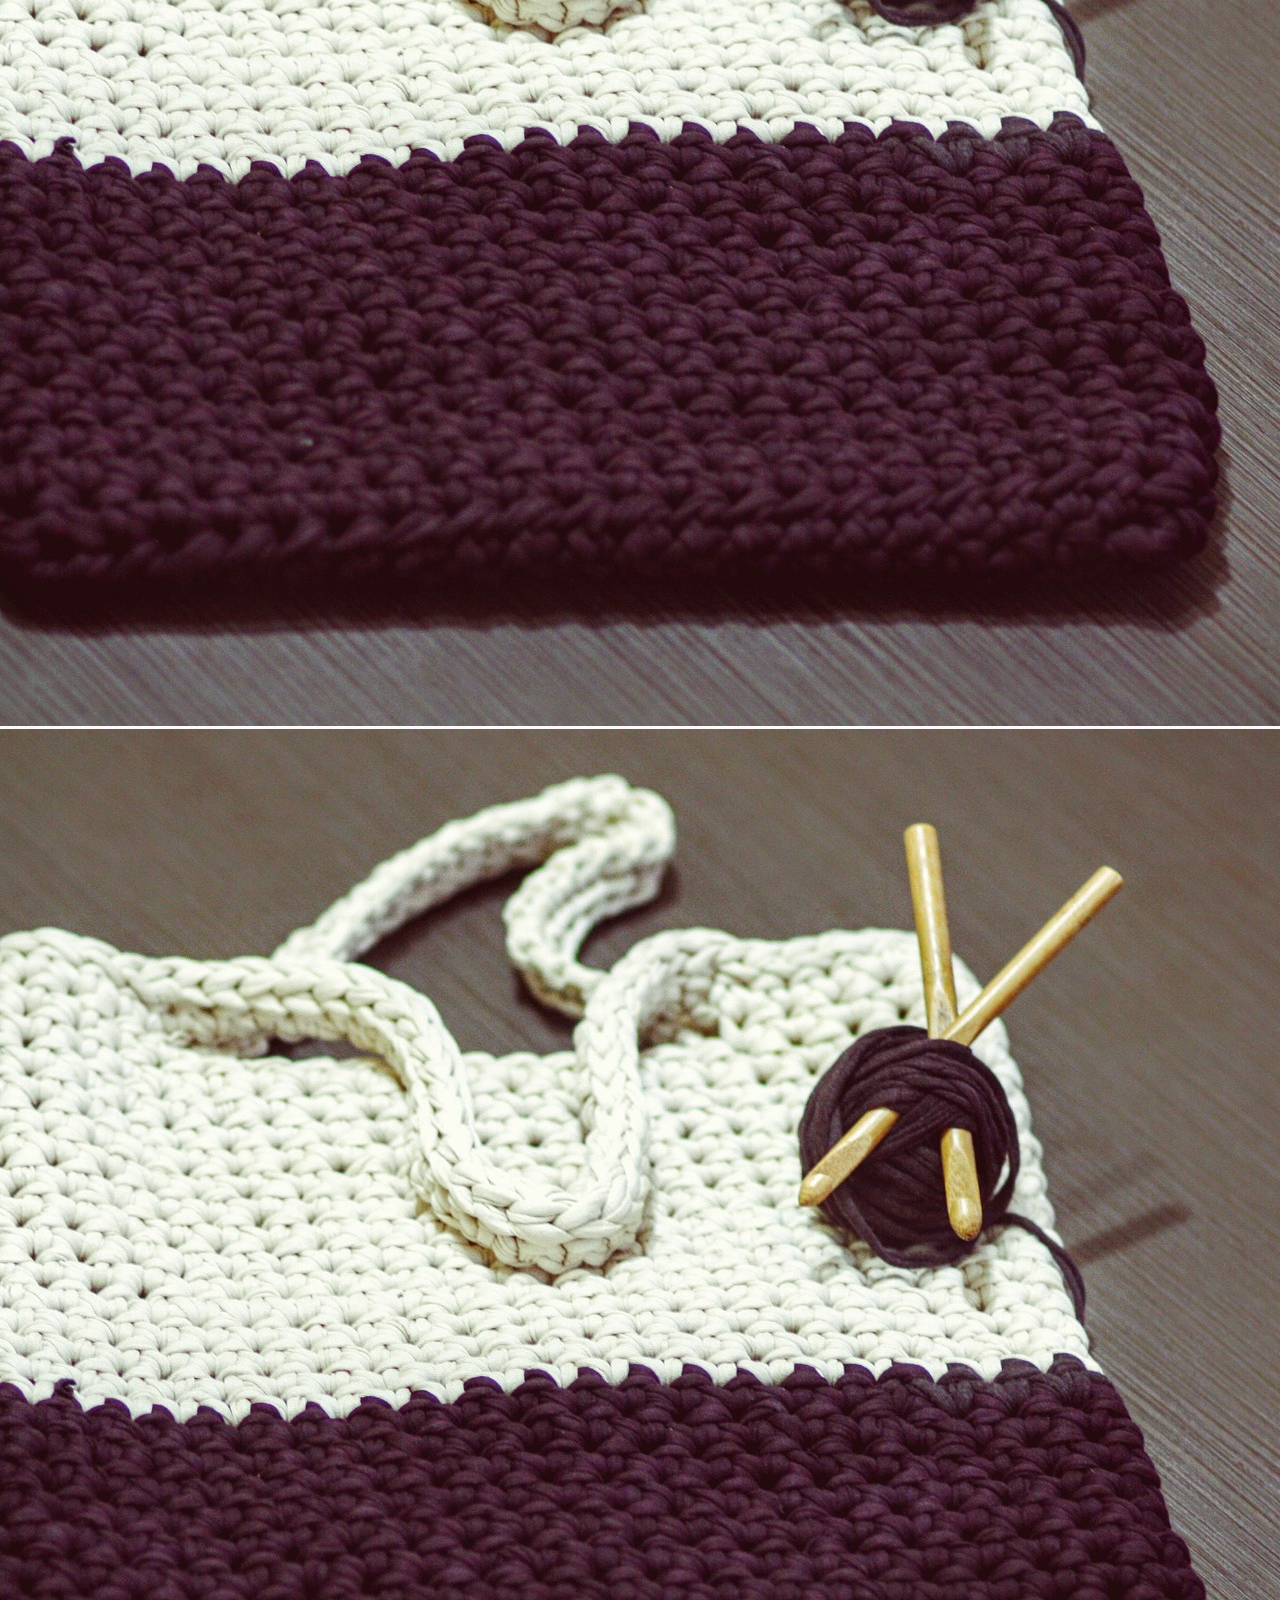
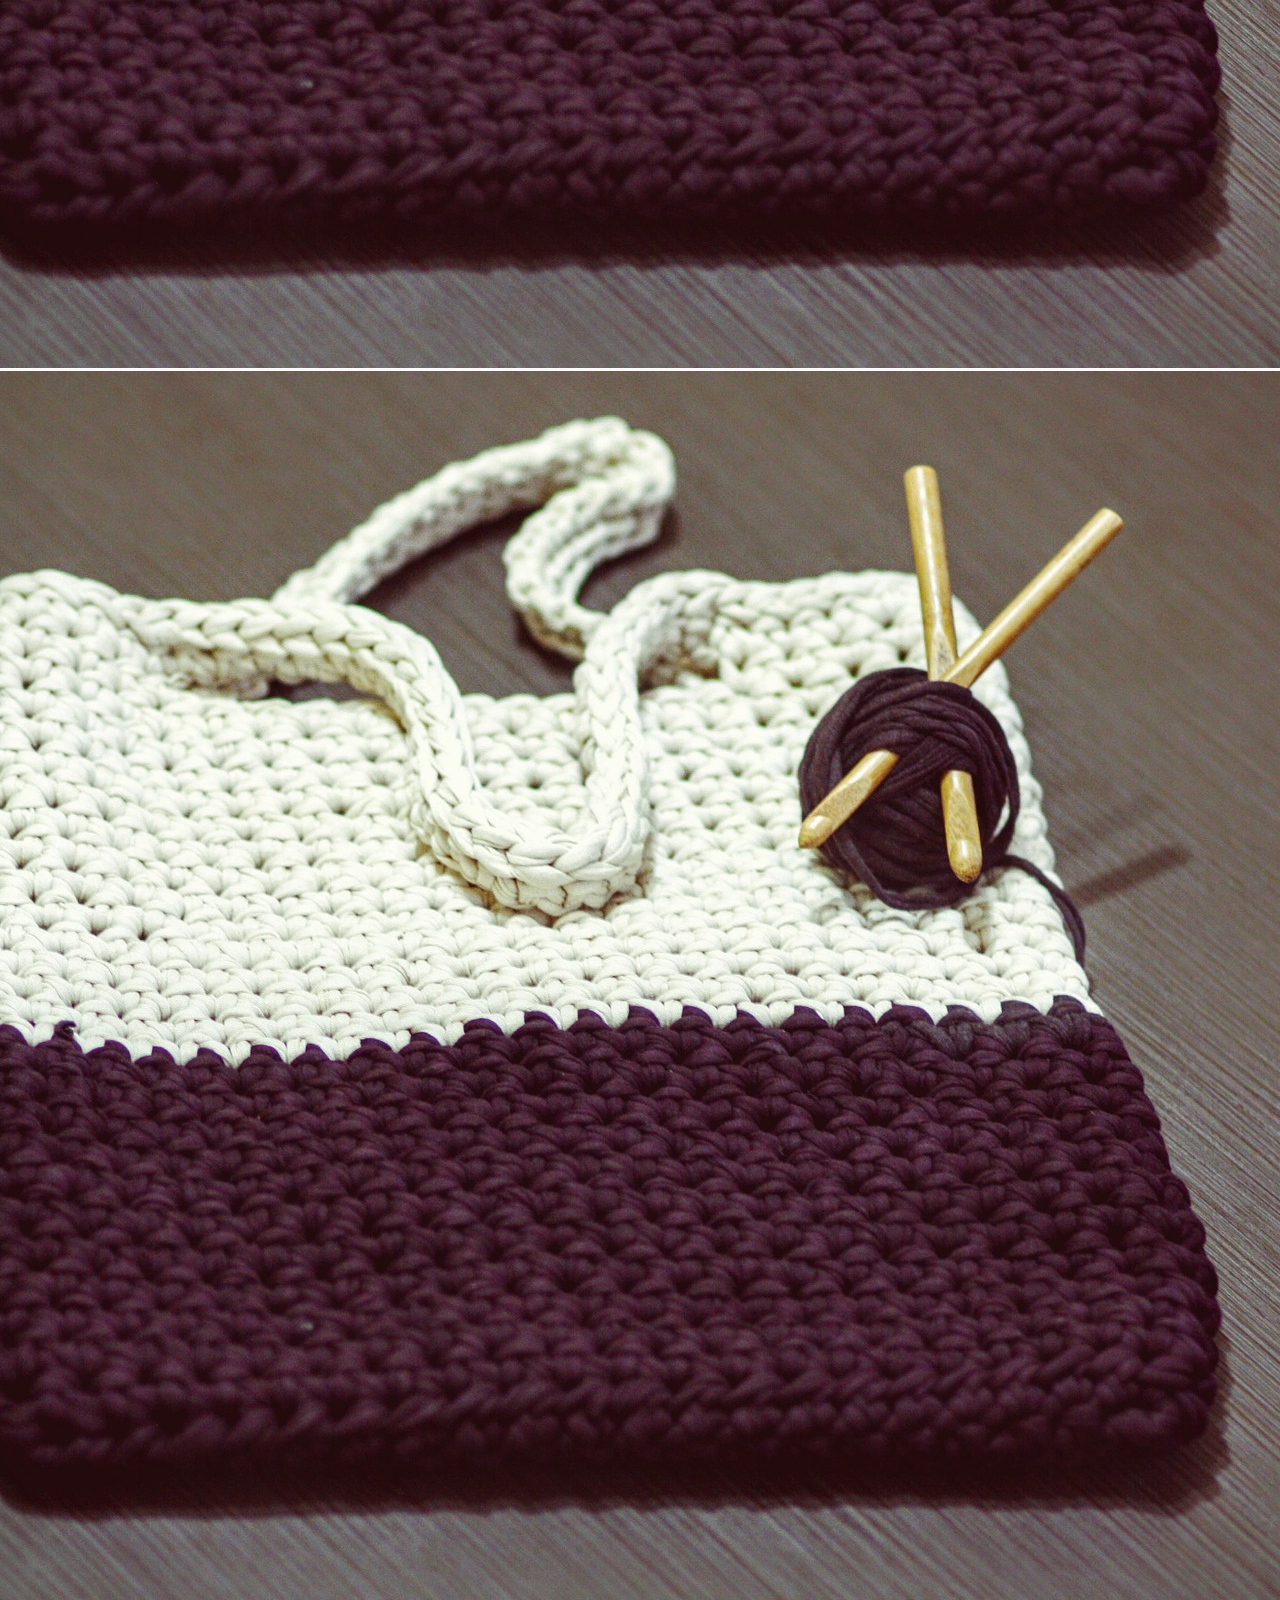
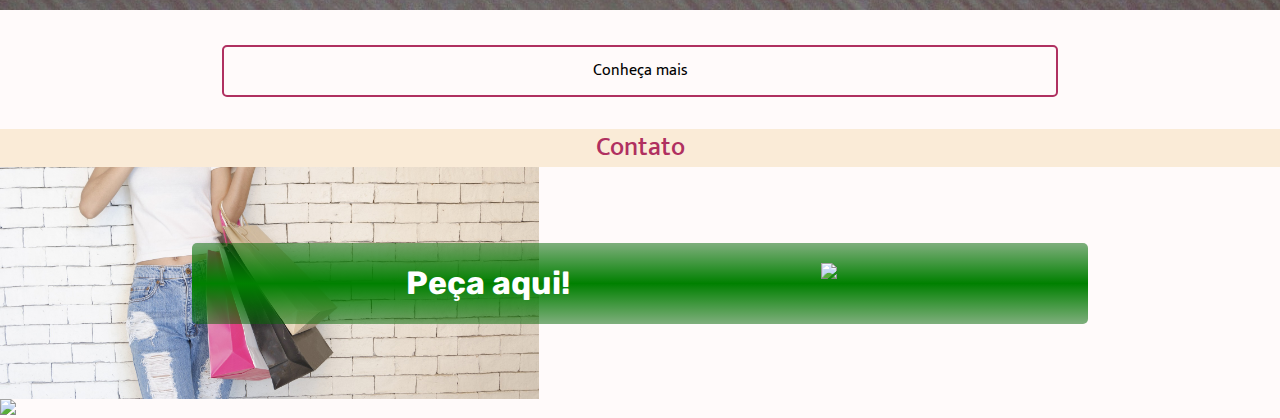
==== commit dd00e042: "alteração de layout, adicionando resposividade na apresentação" ====
--- a/index.html
+++ b/index.html
@@ -10,17 +10,20 @@
 	<link rel="stylesheet" type="text/css" href="css/moda-praia.css">
 	<link rel="stylesheet" type="text/css" href="css/casa.css">
 	<link rel="stylesheet" type="text/css" href="css/infantil.css">
+	<link rel="stylesheet" type="text/css" href="css/bolsas.css">
+	<link rel="stylesheet" type="text/css" href="css/contato.css">
+	<link rel="stylesheet" type="text/css" href="css/rodape.css">
 
 
 	<title>Vepicrochês</title>
 </head>
 
 <body>
-
+	
 	 <!-- Cabeçalho -->
 	<header>
-		<hgroup class="cabecalho">
-			<img class="cabecalho__logo"  src="img/logo-sem-fundo.png">
+		<hgroup id="cabecalho" class="cabecalho">
+			<img class="cabecalho__logo"  src="img/logo5.png">
 			
 			<nav>
 				<ul class="menu">
@@ -31,22 +34,24 @@
 						<h2><a href="#casa" class="menu__itens-link">Casa </a></h2>
 					</li>
 					<li class="menu__itens">
-						<h2><a href="#moda-infantil" class="menu__itens-link">Infantil </a></h2>
+						<h2><a href="#infantil" class="menu__itens-link">Infantil </a></h2>
 					</li>
 					<li class="menu__itens">
-						<h2><a href="#section-bolsas" class="menu__itens-link">Bolsas</a></h2>
+						<h2><a href="#bolsas" class="menu__itens-link">Bolsas</a></h2>
 					</li>
 					<li class="menu__itens">
 						<h2><a class="menu__itens-link">Variados</a></h2>
 					</li>
+					
 					<li class="menu__itens">
-						<h2><a class="menu__itens-link">Contato</a></h2>
+						<h2><a href="#contato" class="menu__itens-link">Contato</a></h2>
 					</li>
 				</ul>
 			</nav>
 		</hgroup>
-		
+	</header>	
 		<main>
+			
 			<!-- Apresentação -->
 			<section class="apresentacao" >
 						
@@ -67,9 +72,9 @@
 							</li>
 						</ul>
 					</section>
-
+			
 			<!-- Sessão Moda praia -->
-			<section class="praia container-sessao" >
+			<section id="moda-praia" class="praia container-sessao" >
 				<h2 class="praia__titulo titulo-sessao">Moda Praia</h1>
 				
 					<img class="praia__imagem" alt="Modelo de maiô em crochê cor branco" src="img/MaioBrancoM1.jpg" >
@@ -78,7 +83,7 @@
 			</section>
 
 			<!-- Sessão Casa -->
-			<section class="casa container-sessao">
+			<section id="casa" class="casa container-sessao">
 				<h2 class="casa__titulo titulo-sessao">Casa</h2>
 				<div class="casa__imagem">
 					<img class="casa__imagem-tamanho"src="img/PortaObjetosM2.jpg" alt="Figura do porta objetos">
@@ -89,7 +94,7 @@
 			</section>
 
 			<!-- Sessão moda infantil -->
-			<section class="container-sessao">
+			<section id="infantil" class="container-sessao">
 				<h1 class="titulo-sessao">Infantil</h1>
 				
 					<div class="imagens-infantil">
@@ -105,56 +110,46 @@
 			</section>
 
 			<!-- Sessão Bolsas -->
-			<section id="section-bolsas">
-				<h1 id="titulo-sessao">Bolsas</h1>
-				<div class="bolsas-lateral">
-					<div class="container-imagem-bolsa">
-						<img src="img/BolsaAzul.jpg">
-					</div>
-					<div class="container-imagem-bolsa">
-						<img src="img/BolsaBrancaVinho.jpg">
-					</div>
-					<div class="container-imagem-bolsa">
-						<img src="img/BolsaAzul.jpg">
-					</div>
-					<div class="container-imagem-bolsa">
-						<img src="img/BolsaBrancaVinho.jpg">
-					</div>
-				<div>
+			<section id="bolsas" class="container-sessao">
+				<h1 class="titulo-sessao">Bolsas</h1>
+				
+				<div class="grid-bolsas">
+					<img class="bolsa-principal" src="img/BolsaAzul.jpg">
+					<img class="bolsa-lateral1"src="img/BolsaBrancaVinho.jpg">
+					<img class="bolsa-lateral2"src="img/BolsaBrancaVinho.jpg">
+					<img class="bolsa-lateral3"src="img/BolsaBrancaVinho.jpg">
+				</div>
 
-				</div>
-				
-					
-				</div>
-				<div class="container-botao-bolsas">
-				</div>
+					<a class="botao-sessao">Conheça mais</a>
+
 			</section>
 
 			<!-- Sessão variados -->
 			<section id="variados">
 				<div class="">
-					aaaaaaaaaaaaaaaaaaaaaaaaaaaaaaaaaaaaaaaaaaaaaaaaaaaaaaaaaaaa
+				
 				</div>
 			</section>
 
 			<!-- Sessão Contato -->
-			<section id="contato">
+			<section id="contato" class="container-sessao contato-sessao">
+				<h1 class="titulo-sessao titulo-sessao--contato">Contato</h1>
 				<div class="contato__botao">
 					<div class="botao__texto">
-						<a href="https://wa.me/55859" class="contato__link">Faça AQUI seu Pedido!</a>
+						<a href="https://wa.me/55859" class="contato__link">Peça aqui!</a>
 					</div>
 					<div class="botao__imagem">
-						<img style="height:100%;" src="img/whatsapp-logo.png">
+						<img style="height:100%;" src="./img/whatsapp-logo-1.png">
 					</div>
 				</div>
 			</section>
 		</main>
-
+		
 		<!-- Rodapé -->
 		<footer id="rodape">
-			<img class="rodape__logo" src="img/logo-sem-fundo.png">
+			<img class="rodape__logo" src="./img/logo5.png">
 		</footer>
-	</header>
+	
 
 </body>
 
--- a/css/base.css
+++ b/css/base.css
@@ -15,6 +15,7 @@
 	flex-direction: column;
 	text-align: center;
 	margin-bottom: 2rem;
+	box-sizing: border-box;
 
 }
 
@@ -79,290 +80,3 @@
 	height: 100vh;
 	/*background-color:silver;*/
 }
-
-/*Apresentação*/
-
-
-
-#frase-efeito {
-	background: linear-gradient(to bottom, #F5DEB3	, white);
-	display: flex;
-	flex-direction: row;
-	justify-content: center;
-	flex-flow: row wrap;
-	/*border: 3px solid red;*/
-}	
-
-.lista-frase p {
-	line-height: 2em;
-}
-
-
-#container1{
-	text-align: right;
-	margin: 5vh;
-}
-
-
-#container2 {
-	margin: 5vh;
-	max-width: 500px;
-	min-width: 400px;
-
-}
-
-.fazendo-croche {
-	max-width: 100%;
-	border: 10px dashed #D2B48C;
-	border-radius: 5px
-	
-}
-
-#titulo-sessao {
-	background: #8B4513;
-	color: white;
-    display: block;
-    width: 100%;
-    text-align: center;
-    font-weight: bold;
-    font-family: 'Rubik',sans-serif;
-    line-height: 1.5em;
-    font-size: 2em;
-
-}
-/*MODA PRAIA*/
-
-#moda-praia {
-	height: 100vh;
-	background:url("img/background-moda-praia.jpg");
-	background-size: cover;
-	display: flex;
-	flex-direction: column;
-}
-
-#container-moda-praia {
-	height: 100%;
-	display: flex;
-	justify-content: space-evenly;
-	align-items: center;
-}
-
-#botao-mulher {
-	display:  flex;
-	justify-content: center;
-	align-items: center;
-	height: 80%;
-	width: 70%;
-	background: url("img/MaioBrancoM1.jpg");
-	background-size: cover; /*lembrar de colocar pra ser rotacionado quando mudar pra mobile portrait*/
-	box-shadow: 0px 0px 20px black;
-}
-
-#botao-mulher:hover, #botao-mulher a:hover {
-	transition:0.1s;
-	transform:scale(1.1);
-}
-
-#botao-mulher a{
-	font-weight: bold;
-	font-size: 1.5em;
-	color: white;
-	background-color:#800000;
-	font-family: 'Rubik',sans-serif;
-	line-height: 2em;
-	padding: 1%;
-	border-radius: 5px;
-}
-
-
-/*SESSÃO CASA*/
-
-#casa{
-	margin-top: 5vh;
-	background: url(img/ToallaGrandeQuadradaBrancaM1.jpg);
-	display: flex;
-	flex-direction: row;
-	justify-content: center;
-	flex-flow: row wrap;
-	justify-content: space-evenly;
-	align-items: flex-start;
-	height:  100vh;
-}
-
-.imagens-casa {
-	display:  flex;
-	justify-content: space-evenly;
-
-}
-
-.div-img-casa {
-	width: 45%;
-}
-.img-casa {
-	width: 100%;
-	box-shadow: 0px 0px 20px black;
-}
-
-.botao-casa {
-	width: 50%;
-	text-align: center;
-	border-radius: 5px;
-	box-sizing: border-box;
-	margin: 10px;
-	padding:10px;
-	font-weight: bold;
-	font-size: 1.5em;
-	color: white;
-	background-color:#800000;
-	font-family: 'Rubik',sans-serif;
-}
-
-.botao-casa:hover {
-	box-shadow: 0px 0px 10px black;
-	transition:0.1s;
-	transform:scale(1.2);
-}
-
-.img-casa:hover {
-	transition:0.1s;
-	transform:scale(1.1);
-}
-
-
-/*MODA INFANTIL*/
-
-#moda-infantil{
-	background: url(img/ColchaCamaSolteiroInfantil.jpg);
-	display: flex;
-	flex-direction: column;
-	align-items: flex-start;
-	margin-top: 5vh;
-	height: 100vh;
-	
-}
-
-.imagens-infantil {
-	display: flex;
-	flex-direction: row;
-	align-items: center;
-	flex-wrap: wrap;
-	justify-content: space-evenly;
-	height: 100%;
-
-}
-.imagem-infantil img {
-	border: 10px dashed #D2B48C;
-	width: 95%;
-
-}
-
-.botao-infantil{
-	display: flex;
-	color: white;
-	font-size: 1.5em;
-	box-shadow: 0px 0px 20px black;
-	height: 25vh;
-	width: 22vw;
-	justify-content: center;
-	align-items: center;
-	background-color:#800000;
-	font-weight: bold;
-	font-family: 'Rubik',sans-serif;
-}
-
-
-
-.imagem-infantil img:hover, .botao-infantil:hover {
-	transition:0.1s;
-	transform:scale(1.1);
-}
-
-/*BOLSAS*/
-
-#section-bolsas {
-	display: flex;
-	flex-direction: column;
-	margin-top: 10vh;
-	height: 100vh;
-	border: 1px solid red;
-}
-.bolsas-lateral {
-	display: flex;
-	flex-direction:  row;
-	flex-wrap: wrap;
-	justify-content: center;
-	width: 50%;
-	height: inherit;
-	border:  1px solid red;
-}
-.container-imagem-bolsa {
-	display: flex;
-	width: 35%;
-	border: 3px solid blue;
-}
-
-.container-imagem-bolsa img {
-	width: 100%;
-}
-
-/* VARIADOS */
-
-
-/*CONTATO*/
-#contato {
-	background: url(img/compras.jpg);
-	display: flex;
-	align-items: center;
-	justify-content: center;
-	height: 60vh;
-}
-
-.contato__botao {
-	border-radius: 5px;
-	display: flex;
-	justify-content: space-evenly;
-	align-items: center;
-	background:  linear-gradient(rgba(0,100,0,.5),green,rgba(0,100,0,.5));
-	height: 40%;
-	width: 50%;
-}
-
-
-.botao__imagem {
-	width: 10%;
-	height: 50%;
-	
-}
-
-.contato__link {
-	font-size: 3rem;
-	color: white;
-	text-decoration: none;
-	font-family: 'Rubik',sans-serif;
-	font-weight: bold;
-
-}
-
-.contato__link:hover {
-	text-shadow: 0 0 10px black;
-	font-size: 3.3rem;
-	text-decoration: underline;
-}
-
-/*RODAPE*/
-
-#rodape {
-	display: flex;
-	justify-content: space-evenly;
-	align-items: center;
-	background:linear-gradient(to bottom, #F5DEB3 , white);
-	display: flex;
-	height: 20vh;
-	width: 100%;
-}
-
-.rodape__logo {
-	height: 50%;
-}
-
-
--- a/css/cabecalho.css
+++ b/css/cabecalho.css
@@ -1,19 +1,22 @@
 .cabecalho {
 	background: url(../img/fundo-teste1.jpg);
 	background-size: cover;
+	box-sizing: border-box;
 	display: flex;
 	flex-direction: column;
 	justify-content: space-between;
+	align-content: flex-end;
 	width: 100%;
-	height: 30vh;
+	max-height: 25vh;
 
 }
 
 .cabecalho__logo {
 	border-radius: 10px;
 	background-image: radial-gradient(rgba(255,255,255,0.9), rgba(255,255,255,0.1));
-	margin-top: 5%;
-	width: 60%;
+	width: 65%;
+	padding: 5% 2% 0 2%;
+	
 
 }
 
@@ -22,22 +25,51 @@
 	box-shadow: 0 1px 20px rgb(117, 112, 112);
 	color: #B03060;
 	display: flex;
-	justify-content: center;
+	justify-content: flex-start;
 	font-family: 'Mukta', sans-serif;
-	font-size: 1.5em;
+	font-size: 1.3em;
 	font-weight: 500;
 	flex-wrap: wrap;
 	min-height: 50px;
-	line-height: 1.5em;
-	padding: .3rem 1rem;
+	box-sizing: border-box;
+	padding: 0 1rem;
+	align-self: baseline;
 	
 }
-
+.menu__itens {
+	display: flex;
+	align-items: center;
+}
 .menu__itens-link {
 	border-bottom: inset 5px solid #B03060;
 	text-decoration: none;
 	color: inherit;
-	margin: 0 5px;
+	margin: 0 10px;
 	
 }
 
+.menu__itens-link::before {
+	content: ""
+}
+
+@media screen and (min-width: 768px) {
+	.cabecalho{
+		height:200px;
+		background-position-y: center;
+	}
+
+	.cabecalho__logo{
+		max-height: 50%;
+		width: fit-content;
+		margin-top: 1%;
+		padding: 1% 1% ;
+		background: none;
+	
+	}
+
+	.menu {
+		justify-content: flex-end;
+
+	}
+}
+
--- a/css/apresentacao.css
+++ b/css/apresentacao.css
@@ -21,3 +21,44 @@
 	content: "\2705 ";
 	font-size: 0.8rem;
 }
+
+
+@media screen and (min-width: 768px) {
+	.apresentacao {
+		height: 350px;
+		flex-direction: row;
+		justify-content: space-evenly;
+		margin-bottom: 0;
+		
+	}
+	.apresentacao__imagem {
+		height: 250px;
+		width: auto;
+		
+	}
+
+	.apresentacao__lista {
+		width: auto;
+	}
+}
+
+
+@media screen and (min-width: 1080px) {
+	
+	.apresentacao__imagem {
+		height: 90%;
+		width: auto;
+		
+	}
+
+	.apresentacao__lista {
+		width: auto;
+		font-size: 1.5rem;
+	}
+
+	.apresentacao__lista-frase p::before {
+		content: "\2705 ";
+		font-size: 1rem;
+	}
+}
+
--- a/css/contato.css
+++ b/css/contato.css
@@ -0,0 +1,38 @@
+.contato-sessao {
+	background: url(../img/compras.jpg) no-repeat;
+    background-size:cover;
+    background-position:0px -30px;
+    background-size: auto calc(30vh + 50px);
+	display: flex;
+    flex-direction: column;
+	justify-content: space-between;
+	height: 30vh;
+    margin-bottom: 0px;
+}
+
+.contato__botao {
+
+	border-radius: 5px;
+	display: flex;
+	justify-content: space-evenly;
+	align-items: center;
+	background:  linear-gradient(rgba(0,100,0,.5),green,rgba(0,100,0,.5));
+	height: 30%;
+	width: 70%;
+    margin: auto auto;
+}
+
+.contato__link {
+	font-size: 2rem;
+	color: white;
+	text-decoration: none;
+	font-family: 'Rubik',sans-serif;
+	font-weight: bold;
+
+}
+
+.botao__imagem {
+	width: 10%;
+	height: 50%;
+	
+}
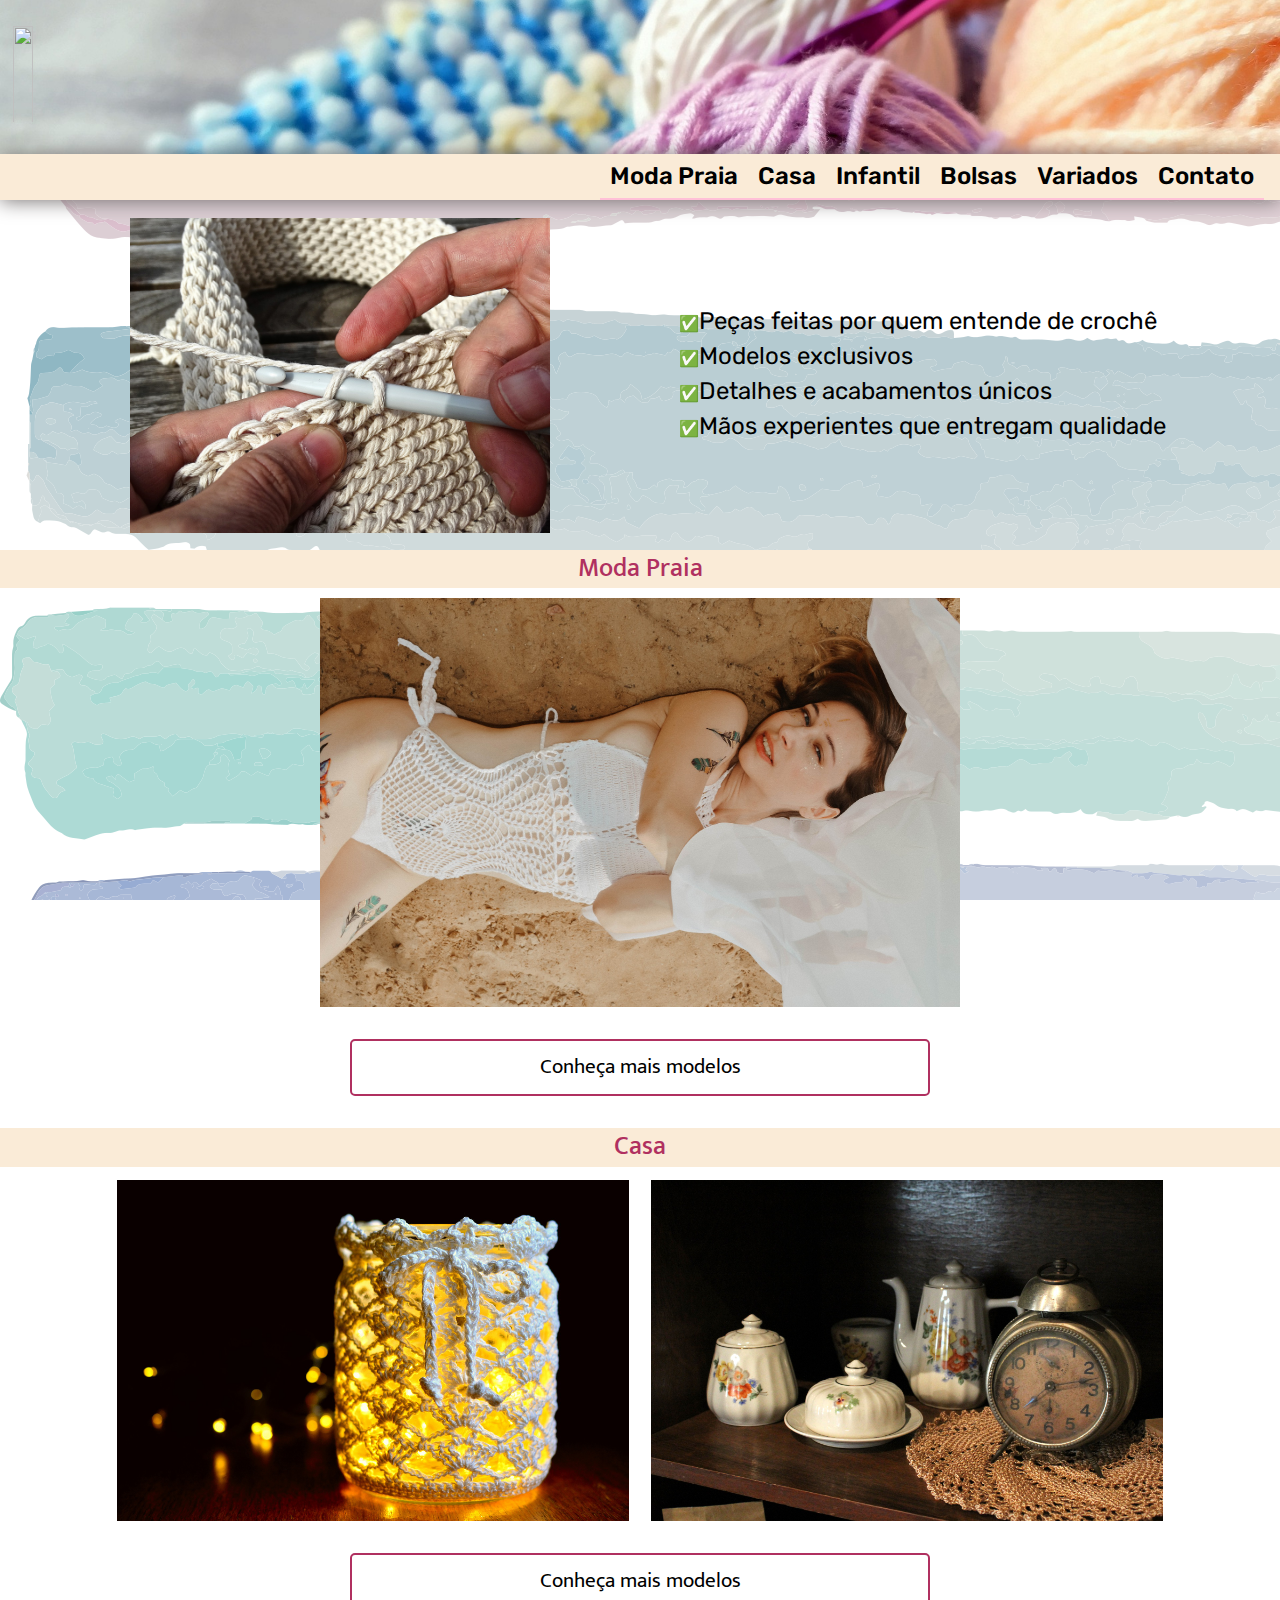
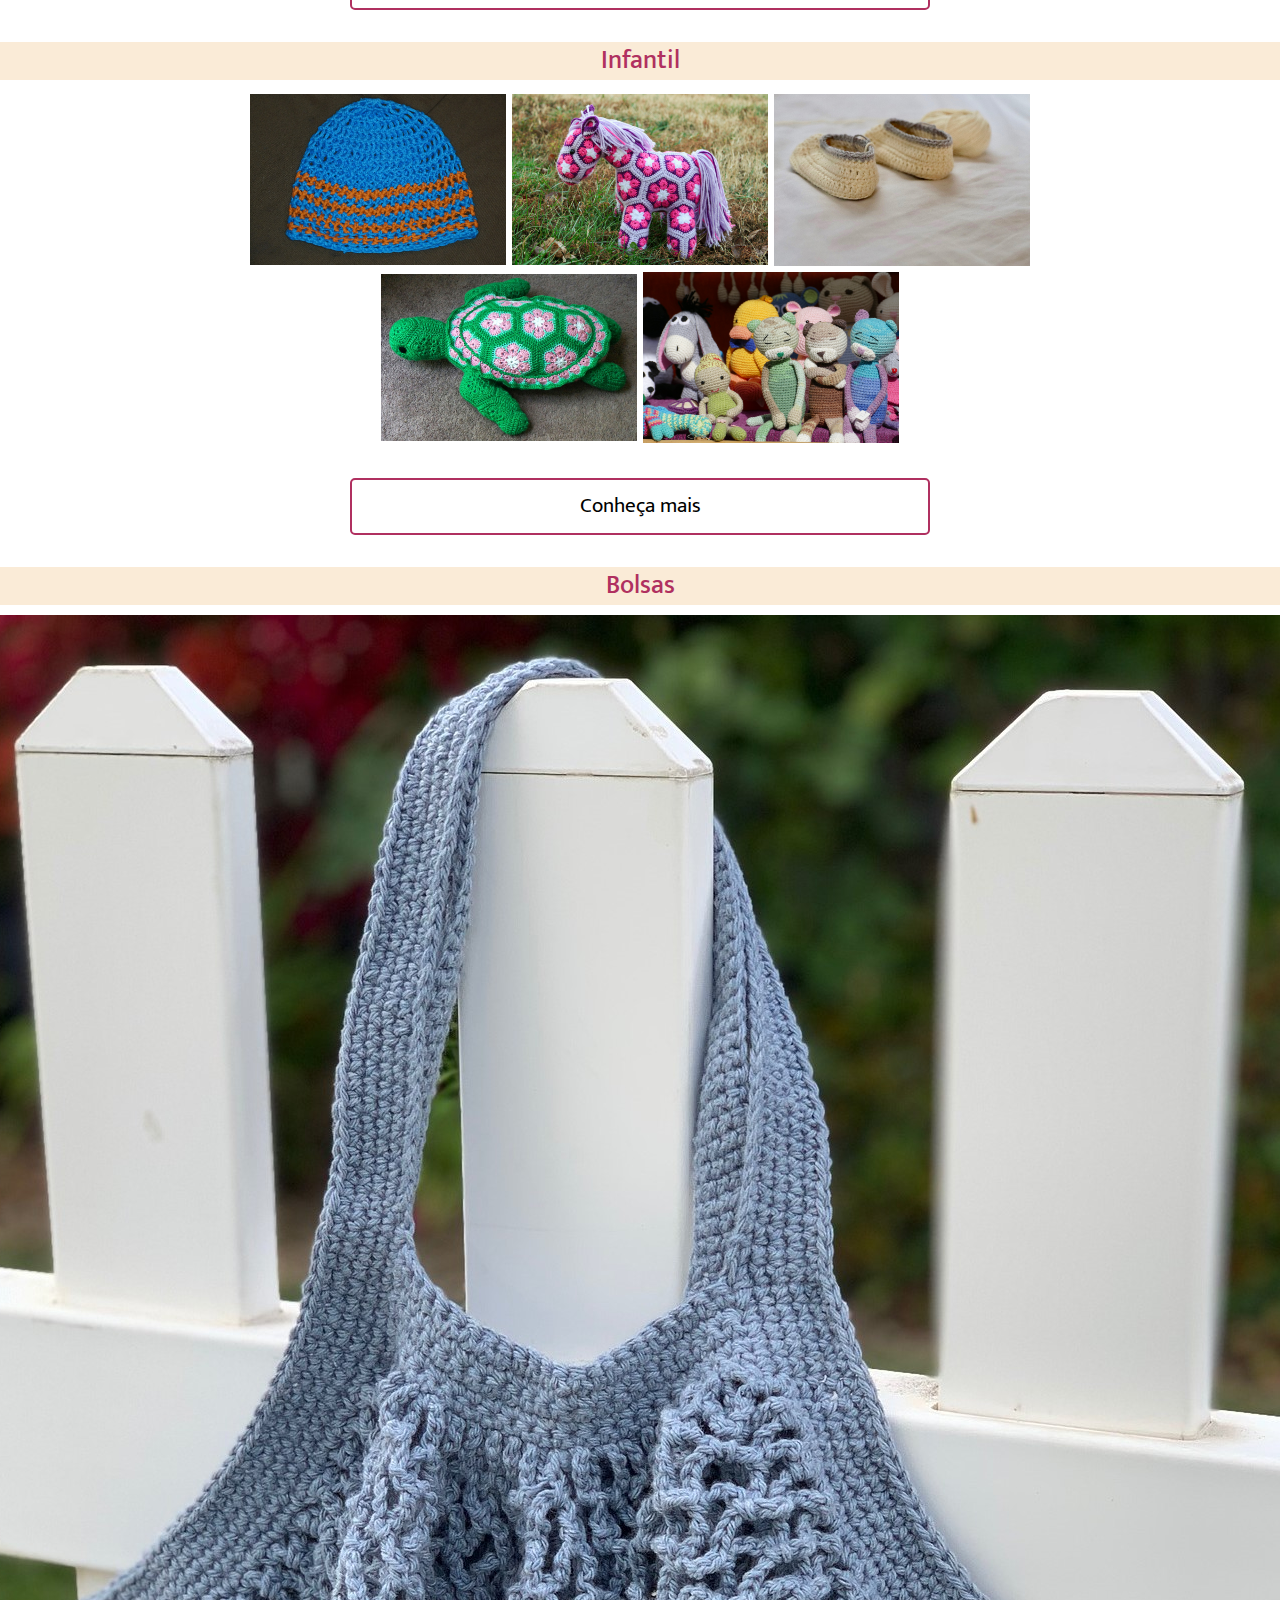
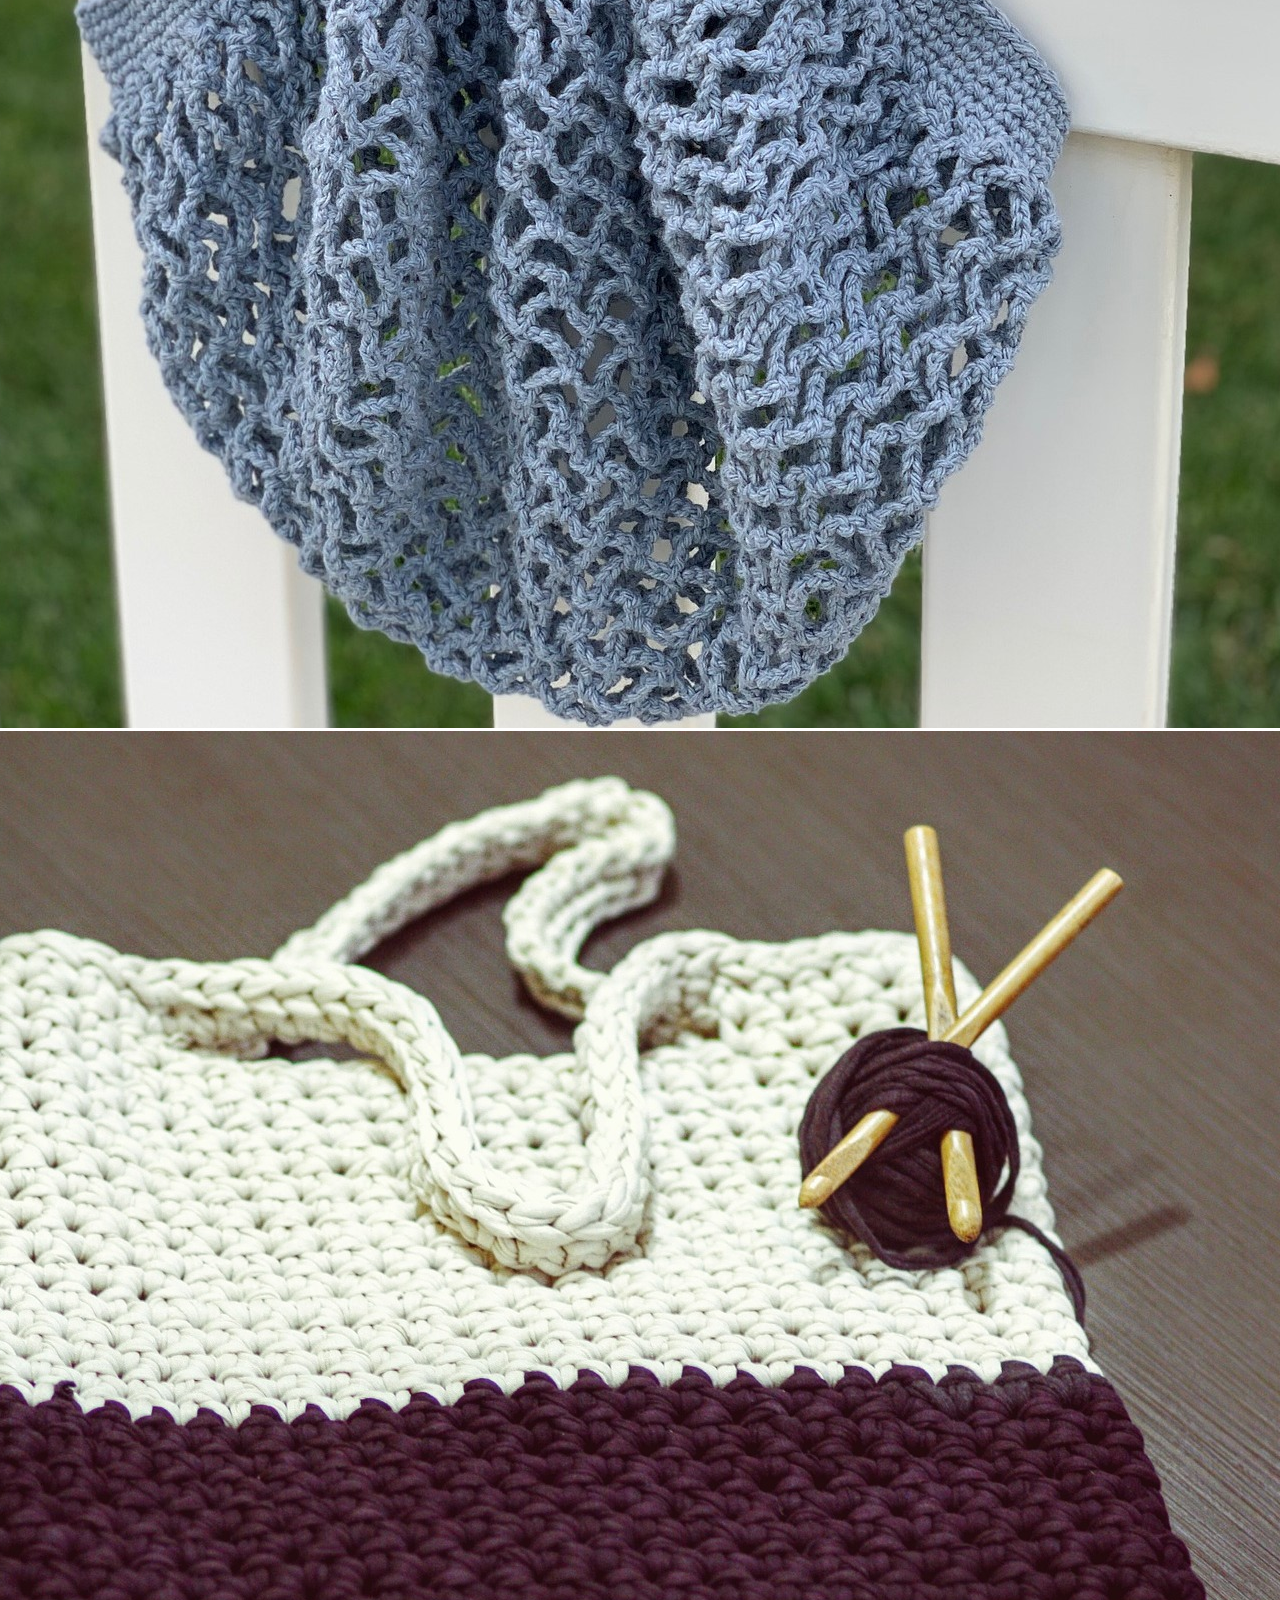
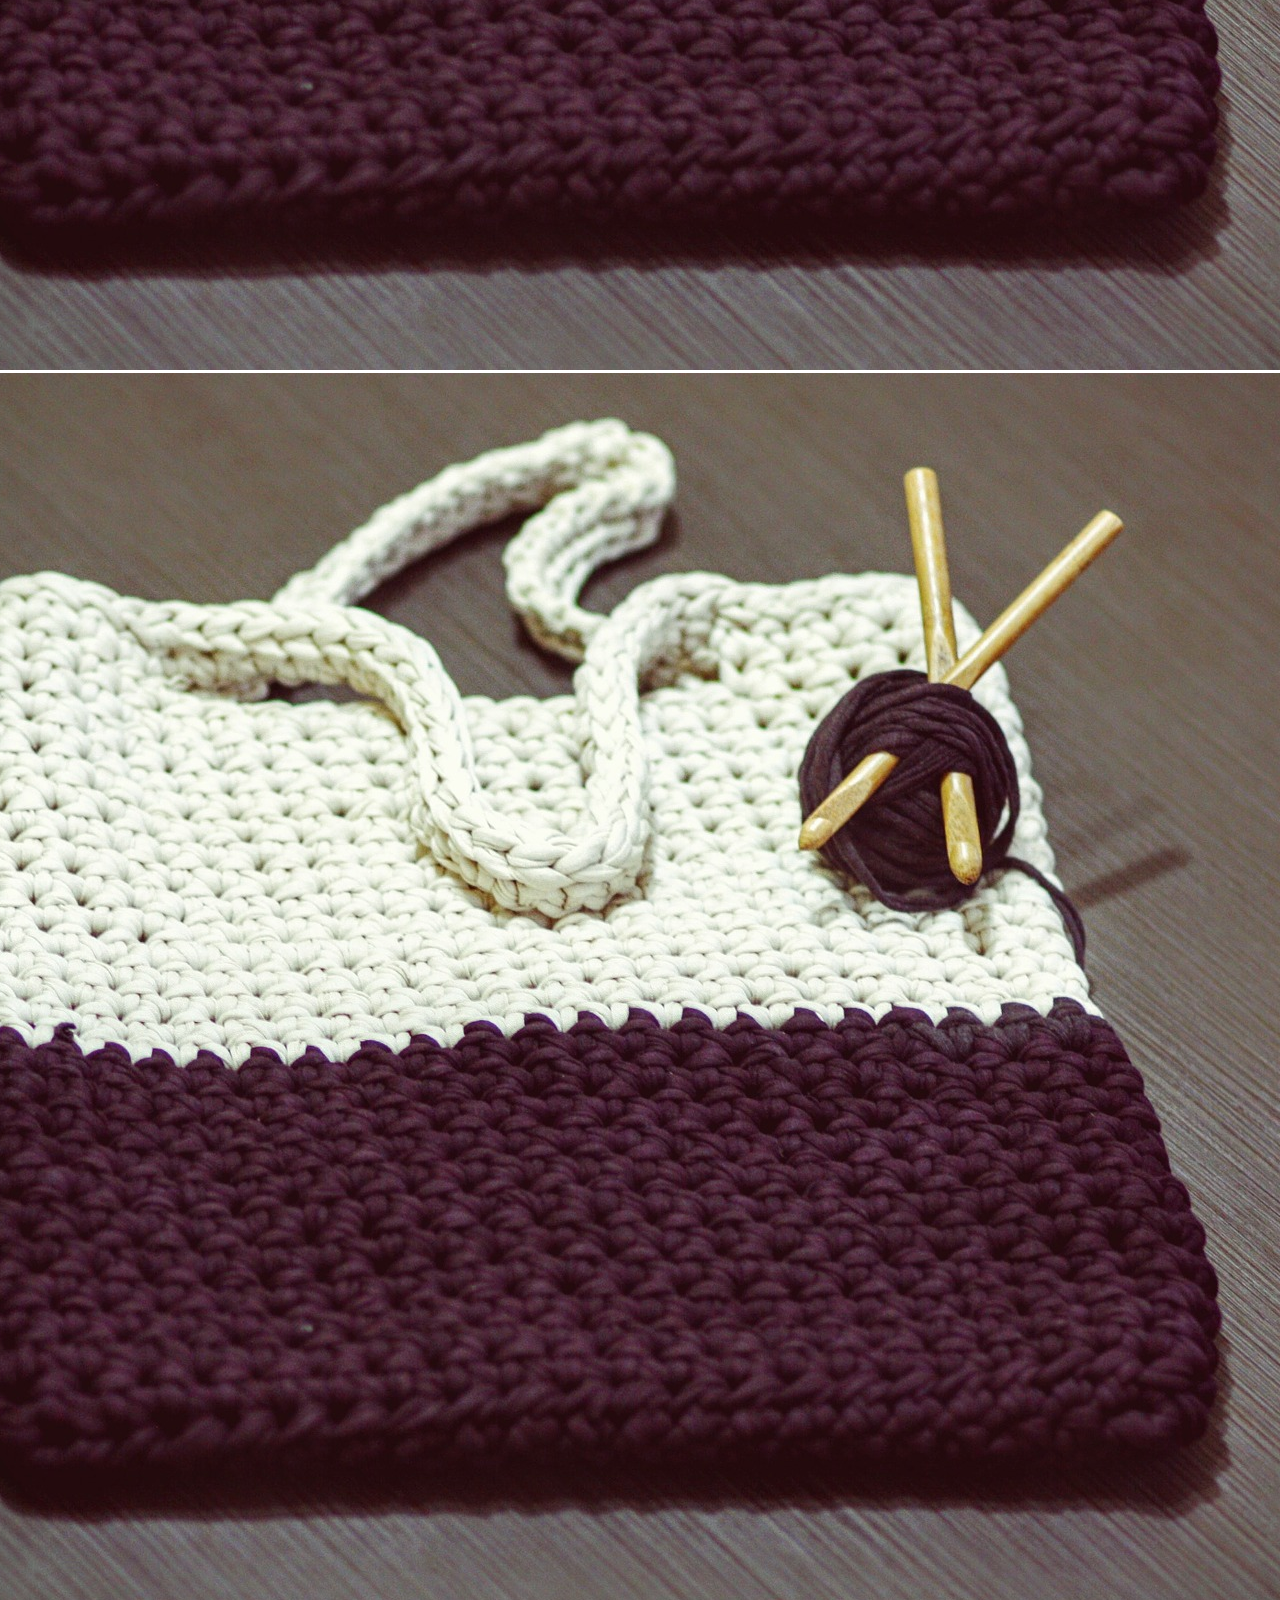
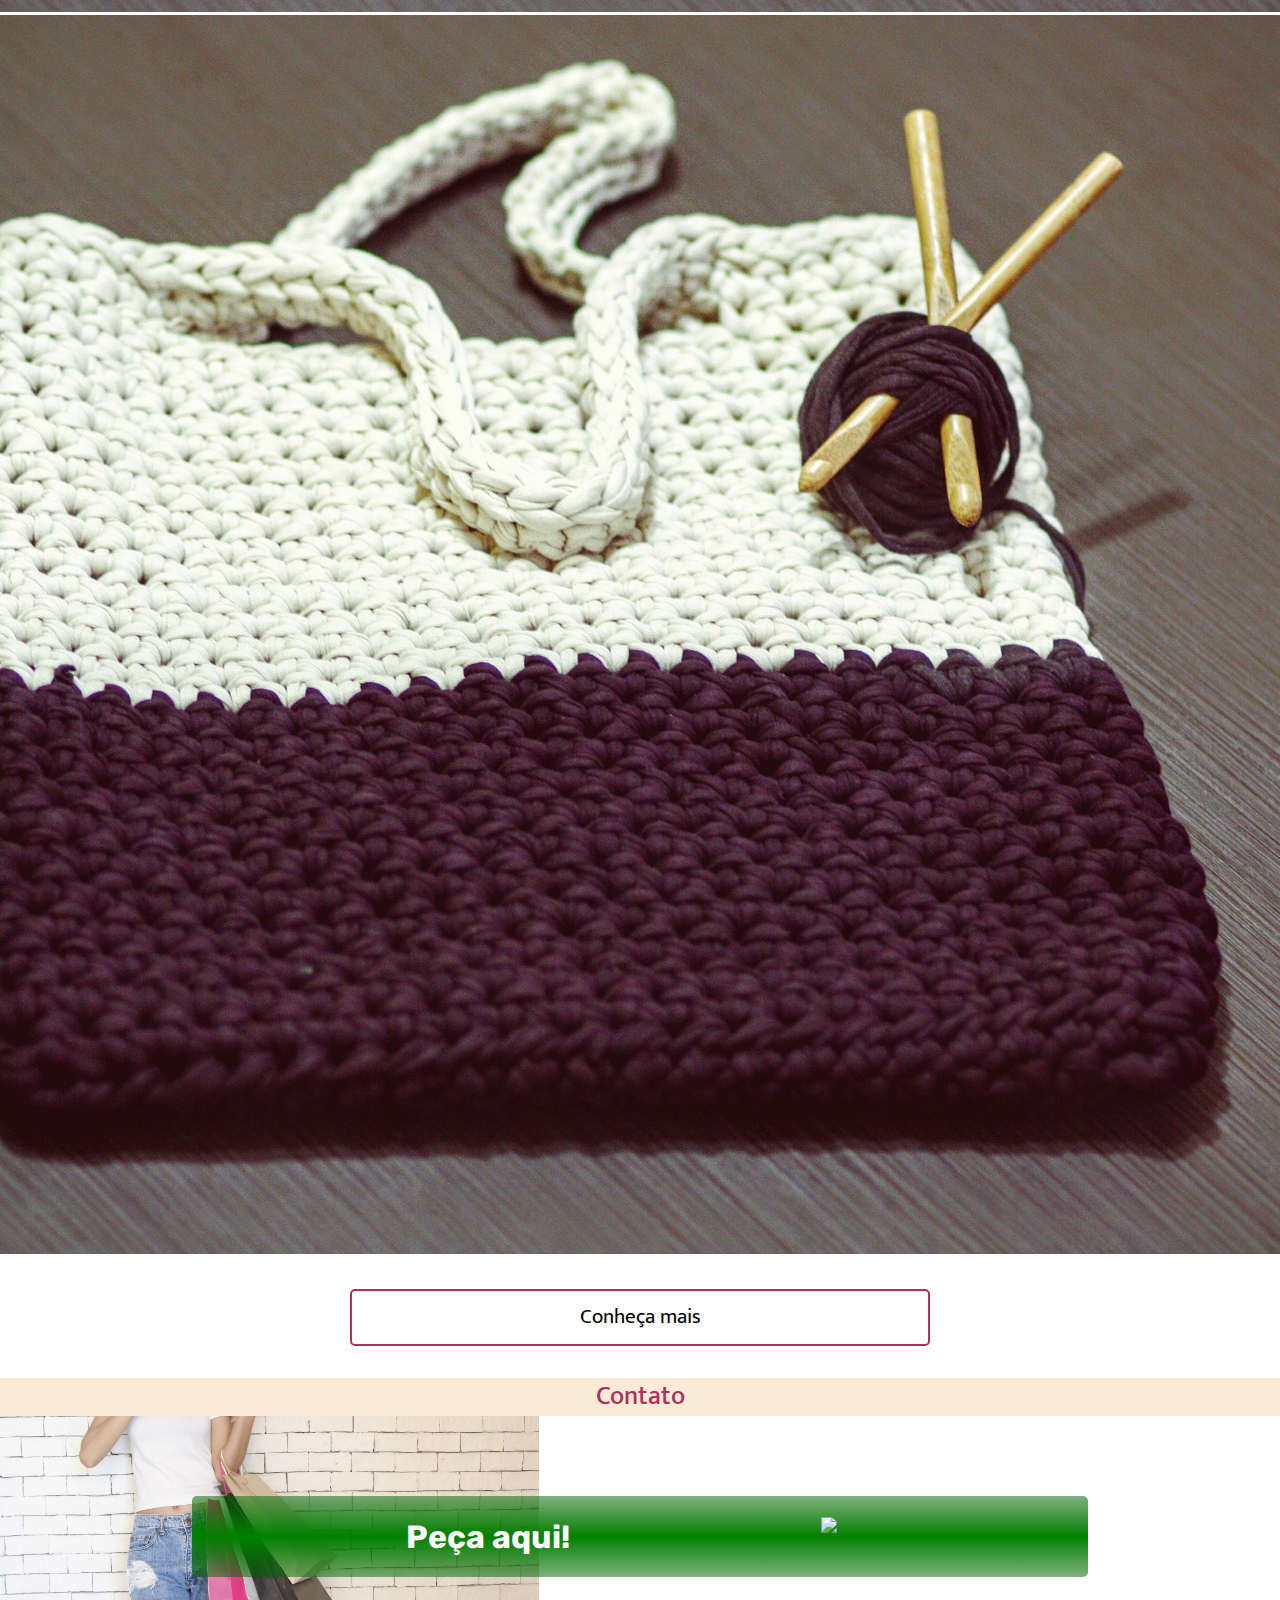
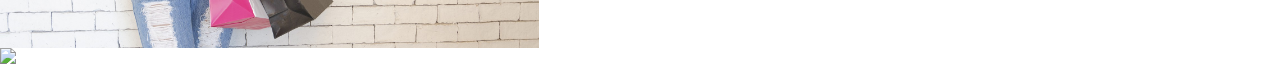
==== commit 8be50ea2: "adição de estilos de responsividade" ====
--- a/index.html
+++ b/index.html
@@ -23,10 +23,20 @@
 	 <!-- Cabeçalho -->
 	<header>
 		<hgroup id="cabecalho" class="cabecalho">
+			<div class="container__logo-botao">
 			<img class="cabecalho__logo"  src="img/logo5.png">
 			
-			<nav>
-				<ul class="menu">
+			
+				<div class="container-menu">
+					<button class="expande-menu">
+						<div class="sanduiche"></div>
+						<div class="sanduiche"></div>
+						<div class="sanduiche"></div> 
+					</button>
+				</div>
+			</div>
+			<nav class="container-navegacao">
+				<ul class="menu ">
 					<li class="menu__itens">
 						<h2><a href="#moda-praia" class="menu__itens-link">Moda Praia</a></h2>
 					</li>
@@ -47,6 +57,8 @@
 						<h2><a href="#contato" class="menu__itens-link">Contato</a></h2>
 					</li>
 				</ul>
+				
+				
 			</nav>
 		</hgroup>
 	</header>	
@@ -74,62 +86,63 @@
 					</section>
 			
 			<!-- Sessão Moda praia -->
-			<section id="moda-praia" class="praia container-sessao" >
-				<h2 class="praia__titulo titulo-sessao">Moda Praia</h1>
-				
-					<img class="praia__imagem" alt="Modelo de maiô em crochê cor branco" src="img/MaioBrancoM1.jpg" >
+				<section id="moda-praia" class="praia container-sessao" >
+					<h2 class="praia__titulo titulo-sessao">Moda Praia</h1>
+					
+						<img class="praia__imagem" alt="Modelo de maiô em crochê cor branco" src="img/MaioBrancoM1.jpg" >
 
-					<a class="botao-sessao">Conheça mais modelos</a>
-			</section>
+						<a class="botao-sessao">Conheça mais modelos</a>
+				</section>
 
-			<!-- Sessão Casa -->
-			<section id="casa" class="casa container-sessao">
-				<h2 class="casa__titulo titulo-sessao">Casa</h2>
-				<div class="casa__imagem">
-					<img class="casa__imagem-tamanho"src="img/PortaObjetosM2.jpg" alt="Figura do porta objetos">
-					<img class="casa__imagem-tamanho" src="img/ToalhinhaPequenaRedondaMarronM1.jpg" alt="Figura da toalha de mesa">
+				<!-- Sessão Casa -->
+				<section id="casa" class="casa container-sessao">
+					<h2 class="casa__titulo titulo-sessao">Casa</h2>
+					<div class="casa__imagem">
+						<img class="casa__imagem-tamanho"src="img/PortaObjetosM2.jpg" alt="Figura do porta objetos">
+						<img class="casa__imagem-tamanho" src="img/ToalhinhaPequenaRedondaMarronM1.jpg" alt="Figura da toalha de mesa">
+						
+					</div>	
+					<a class="botao-sessao">Conheça mais modelos</a>	
+				</section>
+
+				<!-- Sessão moda infantil -->
+				<section id="infantil" class="container-sessao">
+					<h1 class="titulo-sessao">Infantil</h1>
 					
-				</div>	
-				<a class="botao-sessao">Conheça mais modelos</a>	
-			</section>
+						<div class="imagens-infantil">
+							<img class="imagem-infantil" src="img/GorroAzul.jpg">
+							<img class="imagem-infantil" src="img/BonecoM5.jpg">
+							<img class="imagem-infantil" src="img/sapatinho.jpg">
+							<img class="imagem-infantil" src="img/BonecoM3.jpg">
+							<img class="imagem-infantil" src="img/BonecosM1.jpg">
+						</div>
+						
+							<a class="botao-sessao">Conheça mais</a>
+							
+				</section>
 
-			<!-- Sessão moda infantil -->
-			<section id="infantil" class="container-sessao">
-				<h1 class="titulo-sessao">Infantil</h1>
-				
-					<div class="imagens-infantil">
-						<img class="imagem-infantil" src="img/GorroAzul.jpg">
-						<img class="imagem-infantil" src="img/BonecoM5.jpg">
-						<img class="imagem-infantil" src="img/sapatinho.jpg">
-						<img class="imagem-infantil" src="img/BonecoM3.jpg">
-						<!--<img class="imagem-infantil" src="img/GorroBrancoInfantil.jpg">-->
+				<!-- Sessão Bolsas -->
+				<section id="bolsas" class="container-sessao">
+					<h1 class="titulo-sessao">Bolsas</h1>
+					
+					<div class="grid-bolsas">
+						<img class="bolsa-principal" src="img/BolsaAzul.jpg">
+						<img class="bolsa-lateral1"src="img/BolsaBrancaVinho.jpg">
+						<img class="bolsa-lateral2"src="img/BolsaBrancaVinho.jpg">
+						<img class="bolsa-lateral3"src="img/BolsaBrancaVinho.jpg">
 					</div>
+
+						<a class="botao-sessao">Conheça mais</a>
+
+				</section>
+
+				<!-- Sessão variados -->
+				<section id="variados">
+					<div class="">
 					
-						<a class="botao-sessao">Conheça mais</a>
-						
-			</section>
-
-			<!-- Sessão Bolsas -->
-			<section id="bolsas" class="container-sessao">
-				<h1 class="titulo-sessao">Bolsas</h1>
-				
-				<div class="grid-bolsas">
-					<img class="bolsa-principal" src="img/BolsaAzul.jpg">
-					<img class="bolsa-lateral1"src="img/BolsaBrancaVinho.jpg">
-					<img class="bolsa-lateral2"src="img/BolsaBrancaVinho.jpg">
-					<img class="bolsa-lateral3"src="img/BolsaBrancaVinho.jpg">
-				</div>
-
-					<a class="botao-sessao">Conheça mais</a>
-
-			</section>
-
-			<!-- Sessão variados -->
-			<section id="variados">
-				<div class="">
-				
-				</div>
-			</section>
+					</div>
+				</section>
+			
 
 			<!-- Sessão Contato -->
 			<section id="contato" class="container-sessao contato-sessao">
@@ -150,7 +163,7 @@
 			<img class="rodape__logo" src="./img/logo5.png">
 		</footer>
 	
-
+<script src="./js/index.js"></script>
 </body>
 
 </html>--- a/css/base.css
+++ b/css/base.css
@@ -3,8 +3,9 @@
 @import url('https://fonts.googleapis.com/css2?family=Mukta:wght@500&display=swap');
 
 body{
-	background-color: snow;
-	box-sizing: border-box;
+	
+	background-image: url("../img/background3.png");
+	background-attachment: fixed ;
 
 }
 
@@ -26,6 +27,7 @@
 	font-family: 'Mukta', sans-serif;
 	font-size: 1.6rem;
 	font-weight: 500;
+	margin-bottom: 10px;
 	line-height: 1.5em;
 	text-align: center;
 	width: 100%;
@@ -80,3 +82,15 @@
 	height: 100vh;
 	/*background-color:silver;*/
 }
+
+@media screen and (min-width: 768px){
+	.botao-sessao {
+		width: 40vw;
+		font-size: 1.3em;
+	}
+
+	.botao-sessao:hover{
+		transform: scale(1.2);
+		text-shadow: white;
+	}
+}--- a/css/cabecalho.css
+++ b/css/cabecalho.css
@@ -1,50 +1,86 @@
+.container__logo-botao {
+	background-image: url("../img/fundo-teste1.jpg");
+	background-size: cover;
+}
+
+
 .cabecalho {
-	background: url(../img/fundo-teste1.jpg);
 	background-size: cover;
+	background-position: fixed;
 	box-sizing: border-box;
 	display: flex;
 	flex-direction: column;
 	justify-content: space-between;
 	align-content: flex-end;
-	width: 100%;
-	max-height: 25vh;
+	max-height: 500px;
 
 }
 
 .cabecalho__logo {
-	border-radius: 10px;
-	background-image: radial-gradient(rgba(255,255,255,0.9), rgba(255,255,255,0.1));
-	width: 65%;
-	padding: 5% 2% 0 2%;
-	
+	width: min-content;
+	height:100px;
+	padding: 1% 1%;
 
 }
 
+.container-navegacao{
+	background-color:#FAEBD7;
+	padding: 0 1rem;
+	box-shadow: 0 1px 20px rgb(117, 112, 112);
+
+}
+.container-menu{
+	display: flex;
+}
+
+.expande-menu{
+	border: none;
+	box-sizing: border-box;
+	background-color: #FAEBD7;	;
+	padding: 5px 10px;
+
+}
+
+.sanduiche {
+	width: 25px;
+	height: 4px;
+	background-color: #B03060;
+	margin: 6px 0;
+  }
+
 .menu {
+	display: none;
+}
+
+.menu-ativo{
 	background-color:#FAEBD7 ;
-	box-shadow: 0 1px 20px rgb(117, 112, 112);
+	/*box-shadow: 0 1px 20px rgb(117, 112, 112);*/
 	color: #B03060;
 	display: flex;
-	justify-content: flex-start;
+	flex-direction: column;
 	font-family: 'Mukta', sans-serif;
-	font-size: 1.3em;
+	font-size: 1.1em;
 	font-weight: 500;
 	flex-wrap: wrap;
 	min-height: 50px;
 	box-sizing: border-box;
-	padding: 0 1rem;
+	padding-left: 1rem;
 	align-self: baseline;
 	
 }
+
 .menu__itens {
-	display: flex;
-	align-items: center;
+	border-bottom: 2px solid #ffc0d7;
+	padding: 10px;
+	
+	
 }
+
 .menu__itens-link {
-	border-bottom: inset 5px solid #B03060;
 	text-decoration: none;
 	color: inherit;
-	margin: 0 10px;
+	font-family: 'Rubik', sans-serif;
+	font-weight: 550;
 	
 }
 
@@ -54,12 +90,13 @@
 
 @media screen and (min-width: 768px) {
 	.cabecalho{
+		background-image: url("../img/fundo-teste1.jpg");
 		height:200px;
 		background-position-y: center;
 	}
 
 	.cabecalho__logo{
-		max-height: 50%;
+		max-height: 70%;
 		width: fit-content;
 		margin-top: 1%;
 		padding: 1% 1% ;
@@ -67,9 +104,32 @@
 	
 	}
 
+	.container__logo-botao {
+		background: none;
+	}
+
 	.menu {
+		display: flex;
 		justify-content: flex-end;
 
 	}
+
+	.menu__itens {
+		font-size: 1.5rem;
+	
+	}
+
+	.menu__itens-link:hover {
+		border-bottom: 3px solid #B03060;
+		text-shadow: white;
+		
+	}
+
+	.expande-menu {
+		display: none;
+	}
+
+	
+	
 }
 
--- a/css/moda-praia.css
+++ b/css/moda-praia.css
@@ -24,4 +24,14 @@
 	width: 100vw;
 	
 
+}
+
+@media screen and (min-width: 768px) {
+	
+.praia__imagem {
+	width: 50vw;
+	
+
+}
+	
 }--- a/css/casa.css
+++ b/css/casa.css
@@ -1,6 +1,3 @@
-.casa {
-	
-}
 
 .casa__imagem {
 	display: flex;
@@ -16,4 +13,19 @@
 	width: 90vw;
 	padding-top: .2rem;
 
+}
+
+@media screen and (min-width: 768px){
+	.casa__imagem-tamanho {
+		width: 40vw;
+		
+	
+	}
+
+	.casa__imagem {
+		width:85%;
+		display: flex;
+		flex-direction: row;
+		justify-content: space-evenly;
+	}
 }--- a/css/infantil.css
+++ b/css/infantil.css
@@ -1,8 +1,27 @@
 .imagens-infantil {
-    width: 90vw
+    width: 90vw;
+    display: flex;
+	flex-direction: row;
+	align-items: center;
+	flex-wrap: wrap;
+	justify-content: space-evenly;
+	height: 100%;
 }
 
 .imagem-infantil {
     width: 48%;
     margin: 0.2rem
+}
+
+@media screen and (min-width: 768px){
+
+	.imagens-infantil {
+		width: 80%;
+		justify-content: center;
+		
+	}
+	.imagem-infantil {
+		width: 25%;
+		
+	}
 }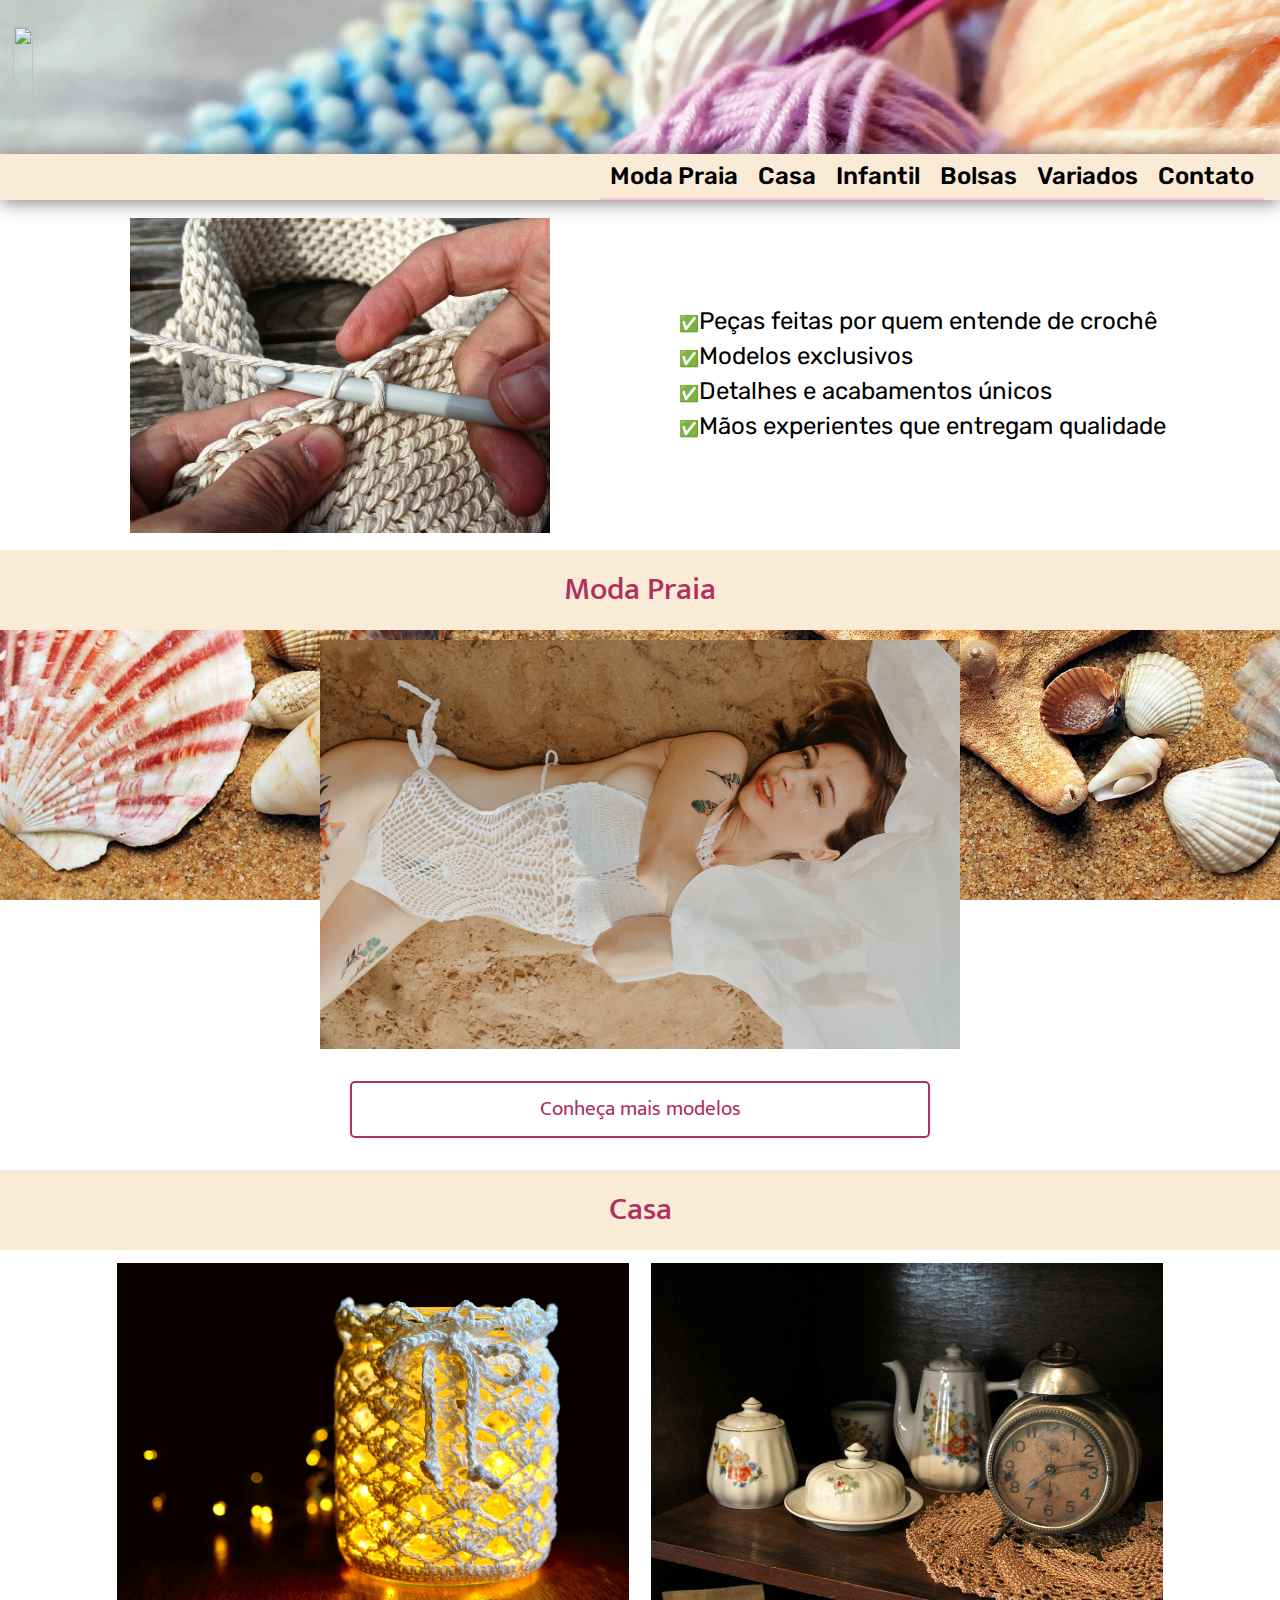
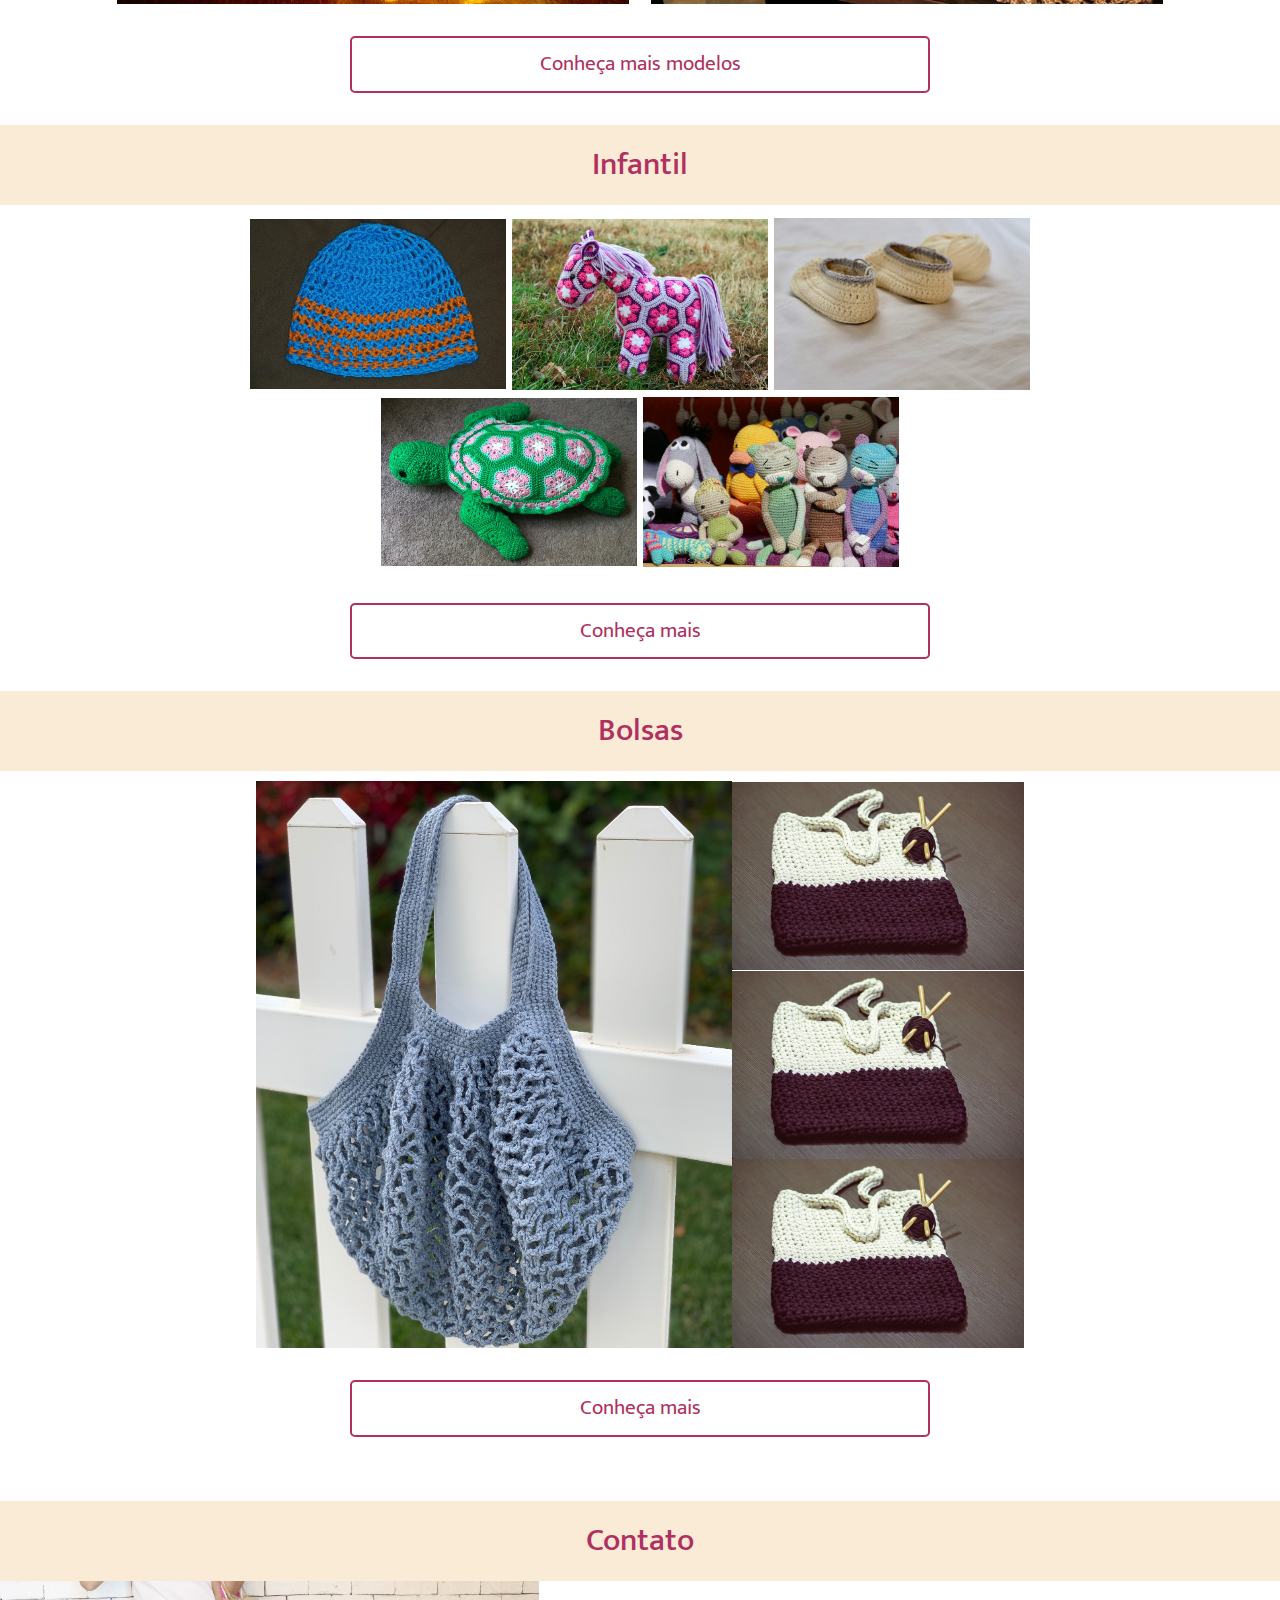
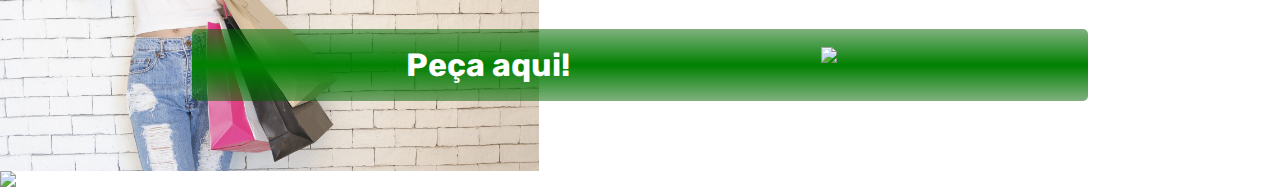
==== commit a2a945d0: "mudanças de estilo" ====
--- a/index.html
+++ b/index.html
@@ -87,7 +87,7 @@
 			
 			<!-- Sessão Moda praia -->
 				<section id="moda-praia" class="praia container-sessao" >
-					<h2 class="praia__titulo titulo-sessao">Moda Praia</h1>
+					<h2 class="titulo-sessao">Moda Praia</h1>
 					
 						<img class="praia__imagem" alt="Modelo de maiô em crochê cor branco" src="img/MaioBrancoM1.jpg" >
 
@@ -137,7 +137,7 @@
 				</section>
 
 				<!-- Sessão variados -->
-				<section id="variados">
+				<section id="variados" class="container-sessao">
 					<div class="">
 					
 					</div>
--- a/css/base.css
+++ b/css/base.css
@@ -3,20 +3,19 @@
 @import url('https://fonts.googleapis.com/css2?family=Mukta:wght@500&display=swap');
 
 body{
+	/*background-image: url("../img-banco/ToalhaGrandeRedondaBrancaM3.jpg");*/
+	background-attachment: fixed;
 	
-	background-image: url("../img/background3.png");
-	background-attachment: fixed ;
 
 }
-
-
 .container-sessao {
 	align-items: center;
 	display: flex;
 	flex-direction: column;
 	text-align: center;
-	margin-bottom: 2rem;
+	padding-bottom: 2rem;
 	box-sizing: border-box;
+
 
 }
 
@@ -34,16 +33,18 @@
 }
 
 .botao-sessao {
-
 	border: 2px solid #B03060;
 	border-color: #B03060;
 	border-radius: 5px;
 	border-style: solid;
+	color:  #B03060;
 	font-family: 'Mukta', sans-serif;
 	font-size: 1em;
 	margin-top: 2rem;
 	width: 60%;
 	padding: 1rem 2rem;
+	
+
 }
 
 .itens-menu:hover {
@@ -93,4 +94,12 @@
 		transform: scale(1.2);
 		text-shadow: white;
 	}
+
+	.titulo-sessao {
+		
+		font-size: 2rem;
+		line-height: 5rem;
+		
+		
+	}
 }--- a/css/moda-praia.css
+++ b/css/moda-praia.css
@@ -3,27 +3,16 @@
 	display: flex;
 	flex-direction: column;
 	text-align: center;
-
 }
 
-.praia__titulo {
-	background-color:#FAEBD7 ;
-	color: #B03060;
-	display: block;
-	font-family: 'Mukta', sans-serif;
-	font-size: 1.6rem;
-	font-weight: 500;
-	line-height: 1.5em;
-	text-align: center;
-	width: 100%;
-	
-
+#moda-praia {
+	background-image: url("../img/background-moda-praia.jpg");
+	background-attachment: fixed;
+	background-size:cover ;
 }
 
 .praia__imagem {
 	width: 100vw;
-	
-
 }
 
 @media screen and (min-width: 768px) {
--- a/css/casa.css
+++ b/css/casa.css
@@ -1,3 +1,9 @@
+
+.casa {
+	background-image: url("../img/ToallaGrandeQuadradaBrancaM1.jpg");
+	background-attachment: fixed;
+	background-size:cover ;
+}
 
 .casa__imagem {
 	display: flex;
--- a/css/infantil.css
+++ b/css/infantil.css
@@ -1,3 +1,9 @@
+#infantil {
+	background-image: url("../img/ColchaCamaSolteiroInfantil.jpg");
+	background-attachment: fixed;
+	background-size:cover ;
+}
+
 .imagens-infantil {
     width: 90vw;
     display: flex;
--- a/css/bolsas.css
+++ b/css/bolsas.css
@@ -0,0 +1,40 @@
+.grid-bolsas {
+    display: grid;
+    grid-template-columns: 62% auto;
+    grid-template-rows: 1fr 1fr 1fr;
+    grid-template-areas: 
+    "principal lateral1"
+    "principal lateral2"
+    "principal lateral3";
+    justify-items: center;
+    align-items: center;
+
+}
+
+.bolsa-principal {
+    width: 100%;
+    grid-area: principal;
+    
+}
+
+.bolsa-lateral1{
+    grid-area: lateral1;
+    width: 100%;
+}
+
+.bolsa-lateral2{
+    grid-area: lateral2;
+    width: 100%;
+}
+
+.bolsa-lateral3{
+    grid-area: lateral3;
+    width: 100%;
+   
+}
+
+@media screen and (min-width: 768px) {
+    .grid-bolsas {
+        width: 60%;
+    }
+}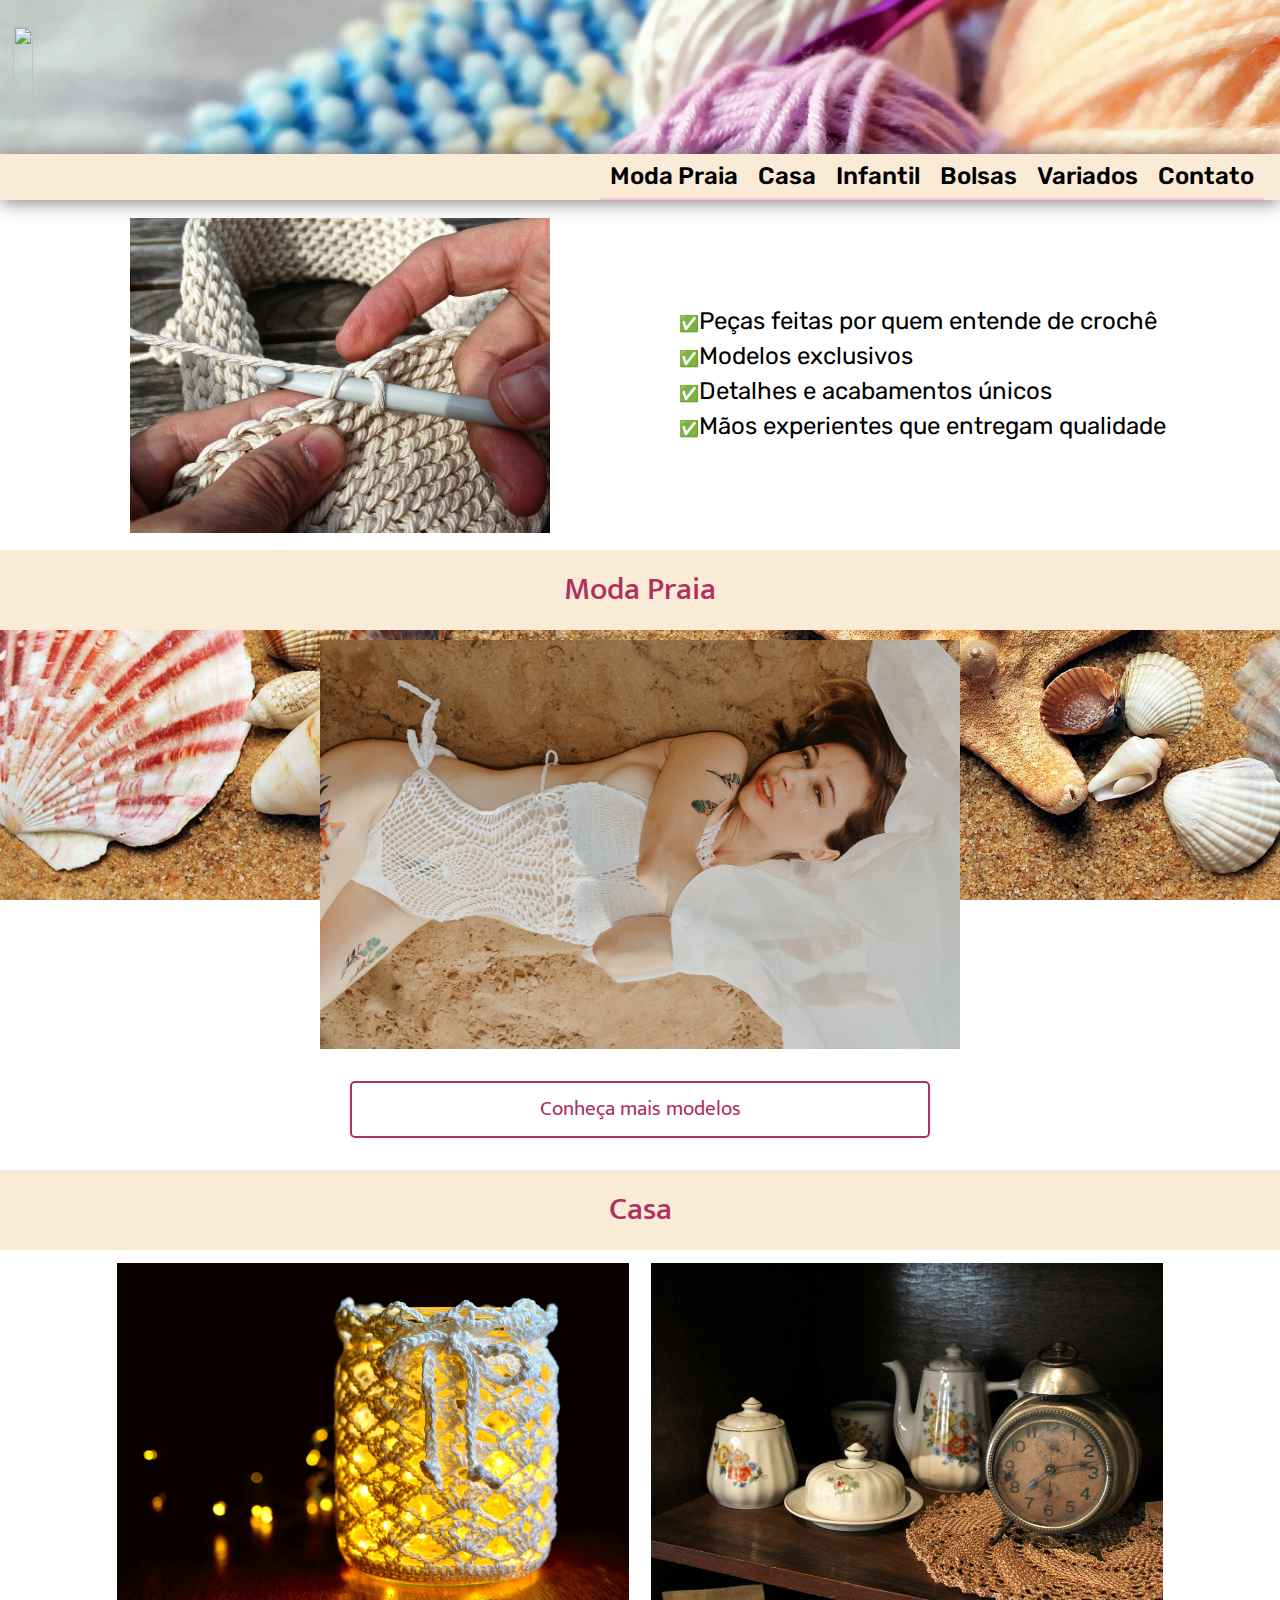
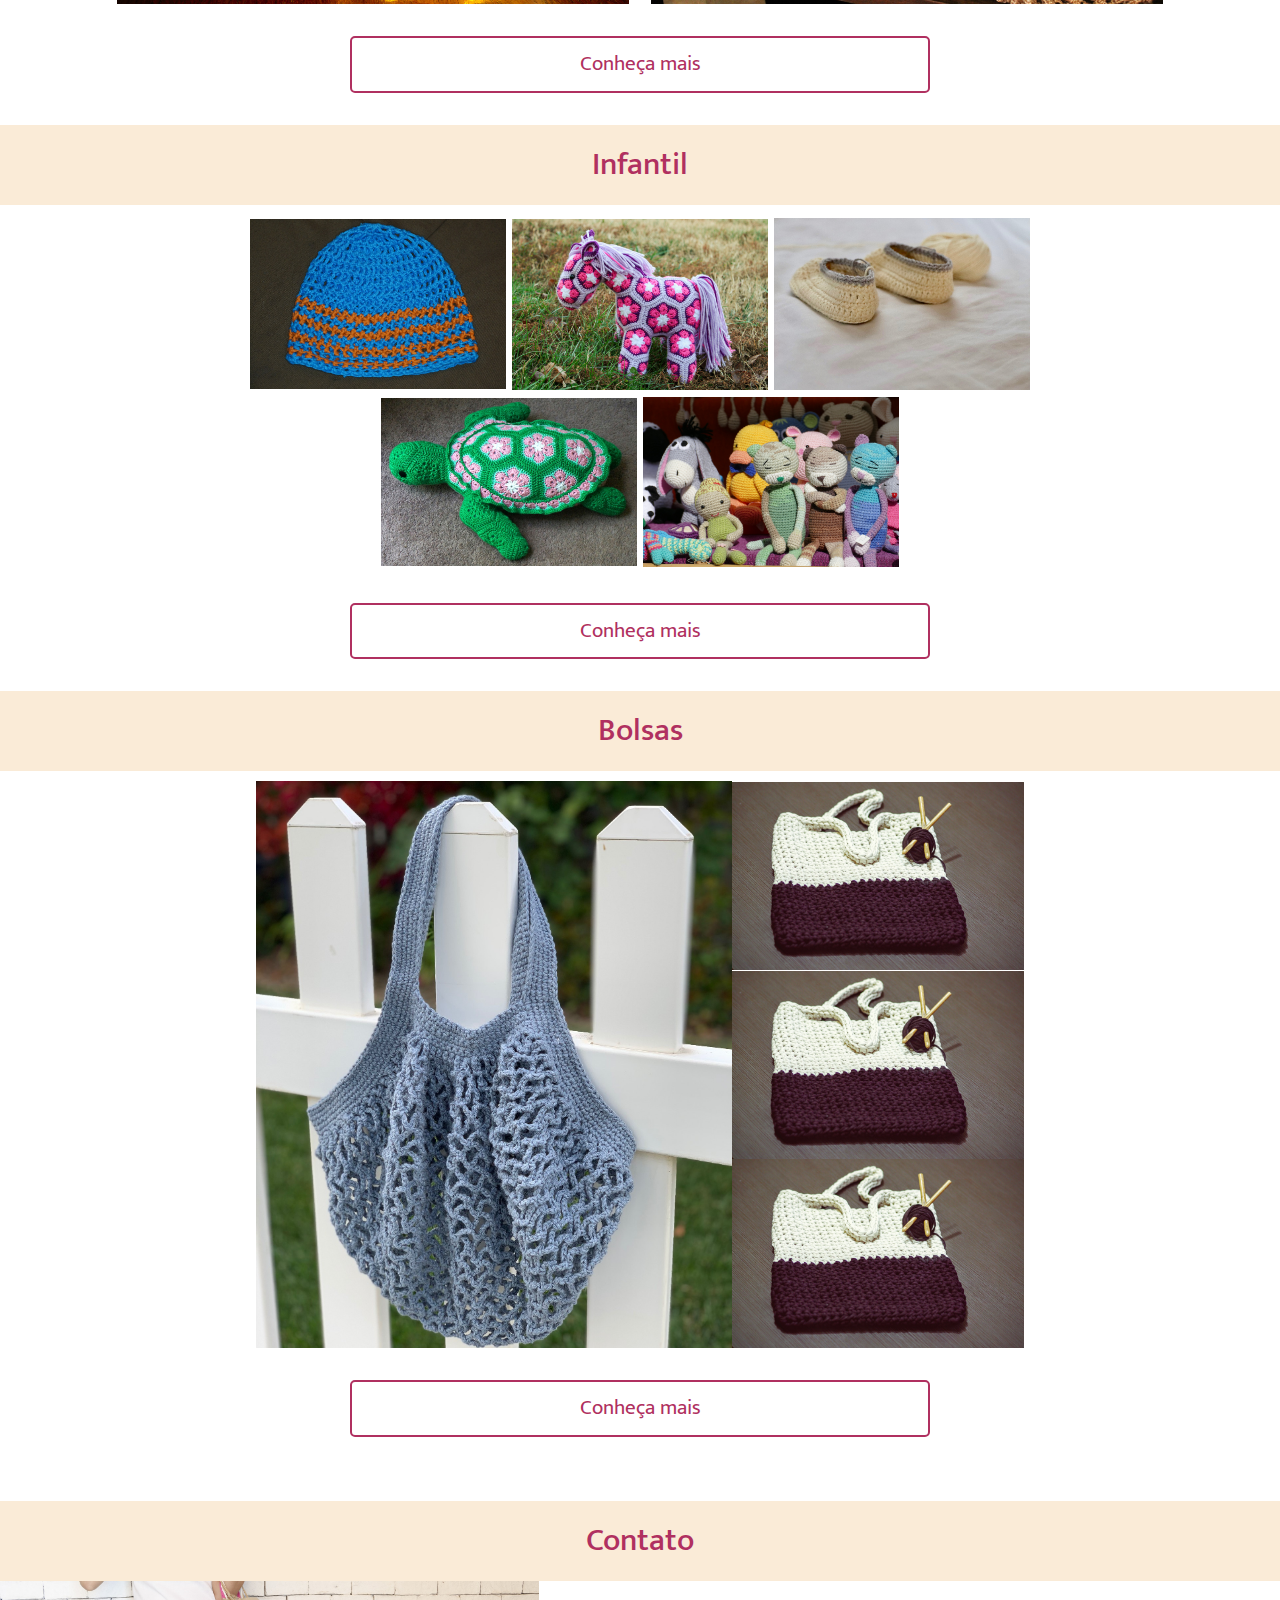
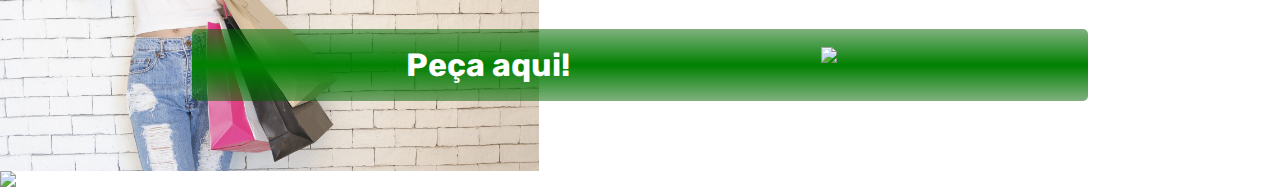
==== commit 9f7fe0a3: "alteração nome botao" ====
--- a/index.html
+++ b/index.html
@@ -102,7 +102,7 @@
 						<img class="casa__imagem-tamanho" src="img/ToalhinhaPequenaRedondaMarronM1.jpg" alt="Figura da toalha de mesa">
 						
 					</div>	
-					<a class="botao-sessao">Conheça mais modelos</a>	
+					<a class="botao-sessao">Conheça mais</a>	
 				</section>
 
 				<!-- Sessão moda infantil -->
@@ -147,6 +147,9 @@
 			<!-- Sessão Contato -->
 			<section id="contato" class="container-sessao contato-sessao">
 				<h1 class="titulo-sessao titulo-sessao--contato">Contato</h1>
+				<form>
+
+				</form>
 				<div class="contato__botao">
 					<div class="botao__texto">
 						<a href="https://wa.me/55859" class="contato__link">Peça aqui!</a>
